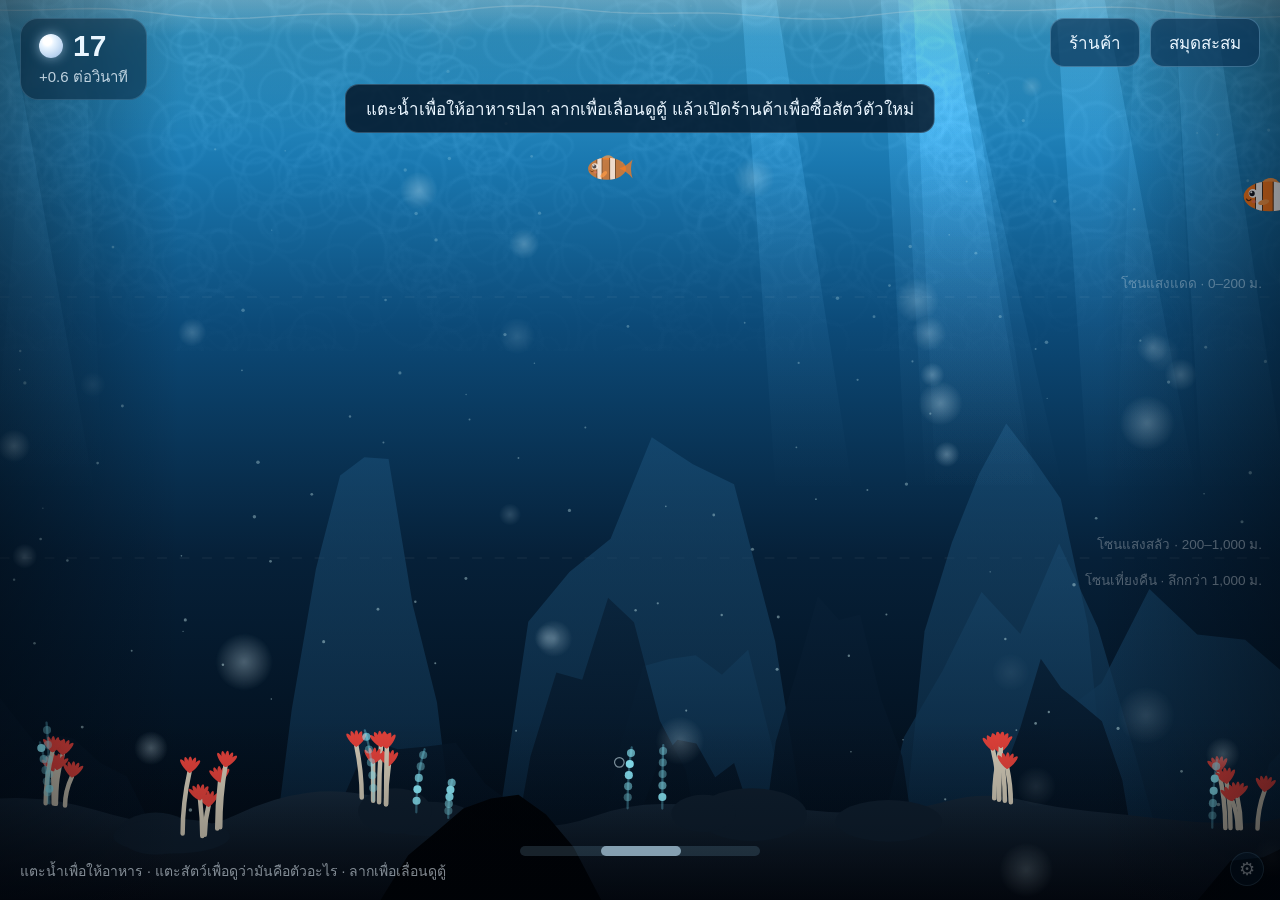
==== deep-sea/index.html @ 7abd2dee "Hide notices while the shop or book is open on every screen size Co-Authored-By: Claude Opus 5.5 <no" ====
<!doctype html>
<html lang="th">
<head>
<meta charset="utf-8">
<meta name="viewport" content="width=device-width,initial-scale=1">
<title>ตู้ปลาทะเลลึก</title>
<link rel="manifest" href="manifest.webmanifest">
<link rel="icon" href="icons/icon-192.png">
<meta name="theme-color" content="#062038">
<meta name="mobile-web-app-capable" content="yes">
<style>
  html,body{margin:0;height:100%;overflow:hidden;background:#021018;color:#eaf6ff;
    font-family:"Leelawadee UI","Segoe UI",Tahoma,sans-serif;user-select:none}
  canvas#c{display:block;width:100vw;height:100vh;touch-action:none}
  .hidden{display:none!important}
  .ui{transition:opacity .8s}
  body.idle .ui{opacity:0;pointer-events:none}
  body.idle{cursor:none}
  .glass{background:rgba(3,16,32,.84);backdrop-filter:blur(8px);border:1px solid rgba(160,220,255,.2);border-radius:20px}
  .hud{position:fixed;top:18px;left:20px;padding:10px 18px;border-radius:18px;
    background:rgba(4,20,38,.45);backdrop-filter:blur(6px);border:1px solid rgba(160,220,255,.18)}
  .pearl{display:flex;align-items:center;gap:10px;font-size:30px;font-weight:700}
  .gem{width:24px;height:24px;border-radius:50%;flex:none;
    background:radial-gradient(circle at 35% 30%,#fff 0 18%,#e8f4ff 30%,#b9d3ef 70%,#8aa9cc);box-shadow:0 0 12px rgba(200,230,255,.6)}
  .rate{font-size:15px;opacity:.8;margin-top:2px}
  .btns{position:fixed;top:18px;right:20px;display:flex;gap:10px;flex-wrap:wrap;justify-content:flex-end}
  button{font:inherit;font-size:17px;color:#eaf6ff;background:rgba(10,50,85,.7);border:1px solid rgba(160,220,255,.3);
    padding:10px 18px;border-radius:14px;cursor:pointer}
  button:hover:not(:disabled){background:rgba(30,90,140,.85)}
  button:disabled{opacity:.45;cursor:default}
  .tabs{display:flex;gap:6px;margin-bottom:10px}
  .tabs button{flex:1;padding:8px 6px;font-size:15px;background:rgba(10,50,85,.35)}
  .tabs button.on{background:rgba(40,110,170,.9)}
  .shop{position:fixed;top:78px;right:20px;width:min(390px,calc(100vw - 40px));max-height:calc(100vh - 110px);overflow-y:auto;padding:14px}
  .row{display:flex;align-items:center;gap:10px;padding:8px;border-radius:14px}
  .row+.row{margin-top:4px}
  .row:hover{background:rgba(120,190,255,.07)}
  .pv{width:72px;height:52px;border-radius:10px;background:radial-gradient(circle,#154a70,#06203a);flex:none}
  .info{flex:1;min-width:0}
  .info b{display:block;font-size:17px}
  .info small{opacity:.7;font-size:13px}
  .locked .info{opacity:.6}
  .buy{padding:8px 12px;font-size:15px;white-space:nowrap}
  .acts{display:flex;gap:8px;align-items:center}
  body.book-open .card,body.panel-open .toast{display:none}
  /* Phones: shop becomes a bottom sheet, rows get compact, and nothing stacks on top of the shop. */
  @media (max-width:560px){
    .hud{top:10px;left:10px;padding:6px 12px;border-radius:14px}
    .pearl{font-size:22px;gap:8px}
    .gem{width:18px;height:18px}
    .rate{font-size:12px}
    .btns{top:10px;right:10px;gap:6px}
    .btns button{font-size:14px;padding:8px 12px}
    .hint{display:none}
    .toast{top:66px;font-size:14px;padding:8px 14px}

    .shop{top:auto;bottom:0;left:0;right:0;width:auto;max-height:58vh;border-radius:20px 20px 0 0;padding:10px 10px 16px}
    .tabs button{font-size:13px;padding:7px 4px}
    .row{display:grid;grid-template-columns:52px minmax(0,1fr) auto;gap:8px;padding:6px 4px}
    .pv{width:52px;height:38px;border-radius:8px}
    .info b{font-size:15px;white-space:nowrap;overflow:hidden;text-overflow:ellipsis}
    .info small{font-size:12px;display:block;white-space:nowrap;overflow:hidden;text-overflow:ellipsis}
    .acts{flex-direction:column;align-items:stretch;gap:4px}
    .buy,.rel{padding:6px 10px;font-size:13px}
    .card{padding:12px 16px;bottom:14px}
    .card h3{font-size:19px}
    .card .zone{font-size:12px;margin-bottom:6px}
    .card p{font-size:15px;line-height:1.5}
    body.panel-open .card{top:70px;bottom:auto;max-height:calc(42vh - 80px);overflow-y:auto}
    body.panel-open .minimap,body.panel-open .parent{display:none}
    .book{padding:12px}
    .book h2{font-size:20px}
    .book header{flex-wrap:wrap;gap:4px 10px}
    .book header span{order:3;flex:0 0 100%;font-size:13px}
    .book header button{margin-left:auto;padding:6px 14px;font-size:14px}
    .detail canvas{width:160px;height:100px}
    .detail h3{font-size:21px}
    .detail p{font-size:15px}
    .grid{grid-template-columns:repeat(auto-fill,minmax(96px,1fr));gap:8px}
  }
  .book{position:fixed;left:50%;top:50%;transform:translate(-50%,-50%);width:min(880px,calc(100vw - 32px));
    max-height:calc(100vh - 40px);overflow-y:auto;padding:18px;box-sizing:border-box}
  .book header{display:flex;align-items:center;gap:12px;margin-bottom:12px}
  .book h2{margin:0;font-size:24px}
  .book header span{opacity:.7;flex:1}
  .grid{display:grid;grid-template-columns:repeat(auto-fill,minmax(122px,1fr));gap:10px}
  .tile{background:rgba(120,190,255,.06);border-radius:14px;padding:8px;text-align:center;cursor:pointer;border:1px solid transparent;font-size:15px}
  .tile canvas{width:100%;aspect-ratio:120/86;border-radius:10px;background:radial-gradient(circle,#154a70,#06203a);display:block;margin-bottom:6px}
  .tile.sel{border-color:rgba(160,220,255,.7)}
  .tile.unk{opacity:.6}
  .detail{display:flex;gap:18px;align-items:center;padding:14px;margin-bottom:14px;background:rgba(120,190,255,.08);border-radius:16px;flex-wrap:wrap}
  .detail canvas{width:240px;height:150px;border-radius:12px;background:radial-gradient(circle,#154a70,#06203a);flex:none}
  .detail div{flex:1;min-width:220px}
  .detail h3{margin:0;font-size:26px}
  .detail .zone{opacity:.65;font-size:14px;margin:2px 0 8px}
  .detail p{margin:0 0 10px;font-size:18px;line-height:1.55}
  .card{position:fixed;left:50%;bottom:28px;transform:translate(-50%,20px);width:min(540px,calc(100vw - 40px));
    padding:16px 22px;opacity:0;pointer-events:none;transition:opacity .4s,transform .4s;box-sizing:border-box}
  .card.show{opacity:1;transform:translate(-50%,0);pointer-events:auto}
  #cAct:not(:empty){margin-top:12px;display:flex;gap:8px}
  .rel{padding:8px 10px;font-size:14px;background:rgba(90,30,40,.55)}
  .card h3{margin:0;font-size:24px}
  .card .zone{font-size:14px;opacity:.65;margin:2px 0 8px}
  .card p{margin:0;font-size:18px;line-height:1.55}
  .toast{position:fixed;left:50%;top:84px;transform:translate(-50%,-10px);padding:10px 20px;border-radius:14px;
    background:rgba(3,16,32,.8);border:1px solid rgba(160,220,255,.25);font-size:17px;opacity:0;transition:opacity .5s,transform .5s;pointer-events:none;
    max-width:calc(100vw - 40px);text-align:center}
  .toast.show{opacity:1;transform:translate(-50%,0)}
  .hint{position:fixed;left:20px;bottom:18px;font-size:14px;opacity:.55}
  .minimap{position:fixed;left:50%;bottom:44px;transform:translateX(-50%);width:min(240px,50vw);height:10px;
    border-radius:6px;background:rgba(160,220,255,.15);overflow:hidden}
  #miniView{position:absolute;top:0;bottom:0;border-radius:6px;background:rgba(200,235,255,.6)}
  .viewtap{position:fixed;left:50%;top:50%;transform:translate(-50%,-50%);padding:18px 28px;border-radius:18px;font-size:22px;
    background:rgba(3,16,32,.85);border:1px solid rgba(160,220,255,.3);pointer-events:none}
  .parent{position:fixed;right:16px;bottom:14px}
  .gear{width:34px;height:34px;padding:0;font-size:18px;opacity:.3;border-radius:50%;background:rgba(10,50,85,.4);
    position:relative;overflow:hidden;touch-action:none}
  .gear.holding{opacity:.9}
  .gear.holding::after{content:'';position:absolute;inset:0;background:rgba(160,220,255,.55);transform-origin:bottom;
    animation:fillup 2s linear forwards}
  @keyframes fillup{from{transform:scaleY(0)}to{transform:scaleY(1)}}
  .pmenu{position:absolute;right:0;bottom:44px;padding:12px;display:flex;flex-direction:column;gap:8px;width:200px}
  .pmenu small{opacity:.65}
  body.view .parent,body.view .hud,body.view .btns,body.view .shop,body.view .book,body.view .hint,body.view .minimap{display:none!important}
</style>
</head>
<body>
<canvas id="c"></canvas>

<div class="ui hud">
  <div class="pearl"><span class="gem"></span><span id="pearls">0</span></div>
  <div class="rate" id="rate">+0 ต่อวินาที</div>
</div>
<div class="ui btns">
  <button id="shopBtn">ร้านค้า</button>
  <button id="bookBtn">สมุดสะสม</button>
</div>
<aside id="shop" class="ui glass shop hidden">
  <div class="tabs" id="shopTabs">
    <button data-tab="real" class="on">สัตว์ทะเล</button>
    <button data-tab="legend">ในตำนาน</button>
    <button data-tab="decor">แต่งตู้</button>
  </div>
  <div id="list"></div>
</aside>
<section id="book" class="ui glass book hidden">
  <header><h2>สมุดสะสมสัตว์</h2><span id="bookCount"></span><button id="bookClose">ปิด</button></header>
  <div class="tabs" id="bookTabs">
    <button data-tab="real" class="on">สัตว์จริง</button>
    <button data-tab="legend">สัตว์ในตำนาน</button>
  </div>
  <div id="bookDetail" class="detail hidden"></div>
  <div id="bookGrid" class="grid"></div>
</section>
<div class="ui hint">แตะน้ำเพื่อให้อาหาร · แตะสัตว์เพื่อดูว่ามันคือตัวอะไร · ลากเพื่อเลื่อนดูตู้</div>
<div class="ui parent">
  <div id="parentMenu" class="glass pmenu hidden">
    <small>เมนูผู้ปกครอง</small>
    <button id="fsBtn">เต็มจอ</button>
    <button id="dualBtn" class="hidden">เต็มสองจอ</button>
    <button id="exitBtn">ออกจากเต็มจอ</button>
  </div>
  <button id="gear" class="gear" aria-label="เมนูผู้ปกครอง (กดค้าง 2 วินาที)">⚙</button>
</div>
<div class="ui minimap" id="minimap"><div id="miniView"></div></div>
<div id="viewTap" class="viewtap hidden">แตะจอนี้หนึ่งครั้งเพื่อเต็มจอ</div>
<div id="card" class="glass card"><h3 id="cName"></h3><div class="zone" id="cZone"></div><p id="cFact"></p><div id="cAct"></div></div>
<div id="toast" class="toast"></div>

<script>
"use strict";
const TAU = Math.PI * 2;
const rand = (a, b) => a + Math.random() * (b - a);
const SEABED = 0.9;

/* ================= drawing helpers (unit space) ================= */
function ell(c, x, y, rx, ry, col, rot = 0) { c.fillStyle = col; c.beginPath(); c.ellipse(x, y, rx, ry, rot, 0, TAU); c.fill(); }
function eye(c, x, y, r) {
  ell(c, x, y, r, r, '#fff');
  ell(c, x + r * .2, y + r * .05, r * .62, r * .62, '#14161f');
  ell(c, x + r * .38, y - r * .25, r * .24, r * .24, '#fff');
}
function smile(c, x, y, r, col = '#5a2a10') {
  c.strokeStyle = col; c.lineWidth = .05; c.lineCap = 'round';
  c.beginPath(); c.arc(x, y, r, .15 * Math.PI, .8 * Math.PI); c.stroke();
}
function blush(c, x, y, r) { ell(c, x, y, r, r * .6, 'rgba(255,120,140,.45)'); }
function tail(c, col, t, x0, sz = 1) {
  const w = Math.sin(t * 10) * .12 * sz;
  c.fillStyle = col; c.beginPath(); c.moveTo(x0 + .15, 0);
  c.quadraticCurveTo(x0 - .25 * sz, -.15, x0 - .55 * sz, -.5 * sz + w);
  c.quadraticCurveTo(x0 - .38 * sz, w * .5, x0 - .55 * sz, .5 * sz + w);
  c.quadraticCurveTo(x0 - .25 * sz, .15, x0 + .15, 0); c.fill();
}
function limb(c, x, y, rx, ry, a, col) {
  c.save(); c.translate(x, y); c.rotate(a); ell(c, rx * .8, 0, rx, ry, col); c.restore();
}
function glow(c, x, y, r, inner, outer) {
  const g = c.createRadialGradient(x, y, 0, x, y, r);
  g.addColorStop(0, inner); g.addColorStop(.3, outer); g.addColorStop(1, 'rgba(0,0,0,0)');
  c.fillStyle = g; c.beginPath(); c.arc(x, y, r, 0, TAU); c.fill();
}

/* ================= real animals ================= */
function dClown(c, t) {
  tail(c, '#ff7a1a', t, -.8);
  c.fillStyle = '#ff9a45'; c.beginPath(); c.moveTo(-.45, -.45); c.quadraticCurveTo(-.1, -.95, .35, -.5); c.fill();
  c.save(); c.beginPath(); c.ellipse(0, 0, 1, .58, 0, 0, TAU); c.fillStyle = '#ff7a1a'; c.fill(); c.clip();
  c.fillStyle = '#fff'; c.fillRect(.28, -1, .24, 2); c.fillRect(-.42, -1, .26, 2);
  c.fillStyle = '#1b1b1b'; c.fillRect(.25, -1, .03, 2); c.fillRect(.52, -1, .03, 2); c.fillRect(-.45, -1, .03, 2); c.fillRect(-.16, -1, .03, 2);
  c.restore();
  limb(c, .05, .18, .22, .1, .6 + Math.sin(t * 9) * .4, '#ff9a45');
  eye(c, .64, -.12, .17); blush(c, .6, .2, .1); smile(c, .8, .06, .1);
}
function dAngel(c, t) {
  const Y = '#ffd23f', B = '#2f6fd0', s = Math.sin(t * 3) * .05;
  c.fillStyle = Y;
  c.beginPath(); c.moveTo(-.5, -.45); c.quadraticCurveTo(-.7, -1.35, -1.05, -1.1 + s); c.quadraticCurveTo(-.2, -.9, .35, -.55); c.fill();
  c.beginPath(); c.moveTo(-.5, .45); c.quadraticCurveTo(-.7, 1.35, -1.05, 1.1 - s); c.quadraticCurveTo(-.2, .9, .35, .55); c.fill();
  tail(c, Y, t, -.75, .9);
  c.save(); c.beginPath(); c.ellipse(0, 0, .9, .72, 0, 0, TAU); c.fillStyle = Y; c.fill(); c.clip();
  c.fillStyle = B; c.fillRect(.08, -1, .14, 2); c.fillRect(-.4, -1, .14, 2); c.restore();
  eye(c, .5, -.18, .16); smile(c, .7, .05, .09);
}
function dPuffer(c, t, o) {
  const p = o ? o.puff : 0, r = .7 + .32 * p;
  tail(c, '#d9b56a', t, -r + .05, .7);
  if (p > .05) {
    c.strokeStyle = '#8a6a2a'; c.lineWidth = .05;
    for (let i = 0; i < 18; i++) {
      const a = i / 18 * TAU;
      c.beginPath(); c.moveTo(Math.cos(a) * r * .95, Math.sin(a) * r * .95);
      c.lineTo(Math.cos(a) * (r + .22 * p), Math.sin(a) * (r + .22 * p)); c.stroke();
    }
  }
  ell(c, 0, 0, r, r, '#e8cf85');
  ell(c, .05, r * .35, r * .8, r * .5, '#fff6da');
  for (const [x, y] of [[-.3, -.35], [0, -.55], [-.55, -.05], [.25, -.3], [-.15, -.1]]) ell(c, x * r, y * r, r * .07, r * .07, '#9c7a3a');
  limb(c, -.05, .1, .22, .1, Math.sin(t * 12) * .5 + .4, '#d9b56a');
  eye(c, r * .45, -r * .3, .18 + .04 * p); blush(c, r * .5, r * .12, .09);
  ell(c, r * .92, r * .12, .06, .05 + .04 * p, '#7a4a2a');
}
function dTurtle(c, t) {
  const fl = Math.sin(t * 3) * .5;
  limb(c, .3, -.3, .5, .14, -.9 - fl, '#4d8f58'); limb(c, -.6, -.2, .3, .12, -2.6, '#4d8f58');
  ell(c, 1.05, -.02, .32, .25, '#7cc47f');
  limb(c, .3, .3, .55, .16, .8 + fl, '#6cb877'); limb(c, -.6, .25, .32, .12, 2.5 + fl * .3, '#6cb877');
  ell(c, 0, 0, .95, .6, '#6b4f2a'); ell(c, 0, -.03, .82, .5, '#8f6d3c');
  for (const [x, y] of [[-.4, -.1], [0, -.17], [.4, -.1], [-.2, .2], [.2, .2]]) ell(c, x, y, .16, .13, '#a98450');
  eye(c, 1.15, -.1, .09); smile(c, 1.2, 0, .07, '#2d5a33');
}
function dSword(c, t) {
  const w = Math.sin(t * 10) * .08;
  c.fillStyle = '#c8d3e0'; c.beginPath(); c.moveTo(.85, -.06); c.lineTo(1.95, 0); c.lineTo(.85, .06); c.fill();
  c.fillStyle = '#2a4d7a';
  c.beginPath(); c.moveTo(-1, 0); c.quadraticCurveTo(-1.2, -.3, -1.5, -.65 + w); c.quadraticCurveTo(-1.25, 0, -1.5, .65 + w); c.quadraticCurveTo(-1.2, .3, -1, 0); c.fill();
  c.beginPath(); c.moveTo(-.1, -.25); c.quadraticCurveTo(0, -.8, -.35, -.8); c.quadraticCurveTo(-.3, -.5, -.5, -.25); c.fill();
  const g = c.createLinearGradient(0, -.3, 0, .3); g.addColorStop(0, '#2d5d95'); g.addColorStop(1, '#dfe8f2');
  c.fillStyle = g; c.beginPath(); c.moveTo(.95, 0); c.bezierCurveTo(.7, -.35, -.6, -.35, -1.05, 0); c.bezierCurveTo(-.6, .32, .7, .32, .95, 0); c.fill();
  limb(c, .3, .12, .35, .07, .6 + Math.sin(t * 6) * .2, '#3a6aa0');
  eye(c, .62, -.07, .1);
}
function dJelly(c, t) {
  const p = Math.sin(t * 3);
  c.lineCap = 'round';
  c.strokeStyle = 'rgba(255,180,230,.55)'; c.lineWidth = .05;
  for (let i = 0; i < 5; i++) {
    const x0 = -.5 + i * .25; c.beginPath(); c.moveTo(x0, .2);
    for (let k = 1; k <= 8; k++) c.lineTo(x0 + Math.sin(t * 2 + k * .7 + i) * .12, .2 + k * .2);
    c.stroke();
  }
  c.strokeStyle = 'rgba(255,150,215,.7)'; c.lineWidth = .12;
  for (const x0 of [-.12, .12]) {
    c.beginPath(); c.moveTo(x0, .2);
    for (let k = 1; k <= 5; k++) c.lineTo(x0 + Math.sin(t * 2.4 + k + x0 * 9) * .1, .2 + k * .2);
    c.stroke();
  }
  c.save(); c.scale(1 + p * .08, 1 - p * .08);
  const g = c.createRadialGradient(0, -.3, .1, 0, -.2, .9);
  g.addColorStop(0, 'rgba(255,215,245,.92)'); g.addColorStop(1, 'rgba(240,120,210,.6)');
  c.fillStyle = g; c.beginPath(); c.moveTo(-.8, .25); c.bezierCurveTo(-.85, -.85, .85, -.85, .8, .25);
  for (let i = 7; i >= 0; i--) { const x = -.8 + i * .2; c.quadraticCurveTo(x + .1, .38, x, .25); }
  c.fill();
  ell(c, -.22, -.15, .07, .07, '#3a1030'); ell(c, .22, -.15, .07, .07, '#3a1030');
  blush(c, -.4, -.02, .09); blush(c, .4, -.02, .09); smile(c, 0, -.06, .1, '#8a2a6a');
  c.restore();
}
function dWhaleShark(c, t) {
  const w = Math.sin(t * 4) * .1;
  c.fillStyle = '#34506e';
  c.beginPath(); c.moveTo(-1, 0); c.quadraticCurveTo(-1.2, -.3, -1.55, -.85 + w); c.quadraticCurveTo(-1.3, -.1, -1.4, .5 + w); c.quadraticCurveTo(-1.2, .2, -1, 0); c.fill();
  c.beginPath(); c.moveTo(-.2, -.4); c.lineTo(-.45, -.82); c.lineTo(-.65, -.36); c.fill();
  c.save();
  const g = c.createLinearGradient(0, -.5, 0, .45); g.addColorStop(0, '#3f6286'); g.addColorStop(.6, '#5d7f9f'); g.addColorStop(1, '#c9d7e3');
  c.beginPath(); c.moveTo(1.05, .05); c.bezierCurveTo(1, -.6, -.6, -.6, -1.05, 0); c.bezierCurveTo(-.6, .5, 1, .5, 1.05, .05);
  c.fillStyle = g; c.fill(); c.clip();
  c.fillStyle = 'rgba(240,248,255,.85)';
  for (let i = 0; i < 10; i++) for (let j = 0; j < 4; j++) {
    const x = -.85 + i * .19 + (j % 2) * .09, y = -.38 + j * .12 + Math.sin(i * 3.1 + j) * .02;
    ell(c, x, y, .035, .035, 'rgba(240,248,255,.85)');
  }
  c.restore();
  c.strokeStyle = '#1c2e44'; c.lineWidth = .04; c.beginPath(); c.moveTo(1.02, .12); c.quadraticCurveTo(.85, .2, .7, .16); c.stroke();
  limb(c, .2, .28, .45, .1, .7 + Math.sin(t * 2) * .2, '#34506e');
  eye(c, .74, -.1, .07); blush(c, .8, .02, .06);
}
function dSquid(c, t) {
  c.lineCap = 'round';
  for (let i = 0; i < 8; i++) {
    const off = (i - 3.5) * .07;
    c.strokeStyle = i % 2 ? '#b8403a' : '#cf5048'; c.lineWidth = .09 - .004 * i;
    c.beginPath(); c.moveTo(-.4, off);
    for (let k = 1; k <= 6; k++) c.lineTo(-.4 - k * .28, off * (1 + k * .5) + Math.sin(t * 3 + k * .8 + i) * .08 * k / 3);
    c.stroke();
  }
  c.strokeStyle = '#c24740'; c.lineWidth = .045;
  for (const s of [-1, 1]) {
    c.beginPath(); c.moveTo(-.4, s * .05); let ex = 0, ey = 0;
    for (let k = 1; k <= 10; k++) { ex = -.4 - k * .27; ey = s * .12 + Math.sin(t * 2.5 + k * .6 + s) * .1 * k / 4; c.lineTo(ex, ey); }
    c.stroke(); ell(c, ex, ey, .14, .07, '#c24740');
  }
  const f = Math.sin(t * 4) * .05;
  c.fillStyle = '#c94840'; c.beginPath(); c.moveTo(1.1, 0); c.lineTo(1.65, -.38 + f); c.lineTo(1.95, 0); c.lineTo(1.65, .38 - f); c.fill();
  c.fillStyle = '#e0604f'; c.beginPath(); c.moveTo(-.15, -.3); c.quadraticCurveTo(1, -.42, 1.8, 0); c.quadraticCurveTo(1, .42, -.15, .3); c.fill();
  for (const [x, y] of [[.3, -.12], [.7, .08], [1.1, -.05], [.5, .18]]) ell(c, x, y, .05, .04, '#f08a78');
  ell(c, -.3, 0, .32, .27, '#d9564a');
  ell(c, -.28, -.05, .17, .17, '#fff'); ell(c, -.32, -.05, .12, .12, '#1a2a4a'); ell(c, -.27, -.1, .04, .04, '#fff');
}
function dAngler(c, t) {
  const lx = 1.05, ly = -.95 + Math.sin(t * 2) * .05, pulse = .75 + .25 * Math.sin(t * 2.3);
  c.strokeStyle = '#6b5a80'; c.lineWidth = .05;
  c.beginPath(); c.moveTo(.35, -.62); c.quadraticCurveTo(.75, -1.35, lx, ly); c.stroke();
  c.globalAlpha *= pulse; glow(c, lx, ly, .7, 'rgba(220,255,255,1)', 'rgba(90,220,255,.45)'); c.globalAlpha /= pulse;
  ell(c, lx, ly, .08, .08, '#eaffff');
  tail(c, '#4a3c5e', t * .6, -.8);
  c.beginPath(); c.ellipse(0, 0, .95, .78, 0, 0, TAU); c.fillStyle = '#5a4870'; c.fill();
  c.strokeStyle = 'rgba(140,210,255,.35)'; c.lineWidth = .05; c.stroke();
  c.fillStyle = '#1a1024'; c.beginPath(); c.moveTo(.97, -.2); c.lineTo(.35, .15); c.lineTo(.95, .5); c.fill();
  c.fillStyle = '#f4f0ff';
  for (let k = 0; k < 4; k++) {
    const f = .12 + k * .22;
    let x = .97 - .62 * f, y = -.2 + .35 * f;
    c.beginPath(); c.moveTo(x - .05, y); c.lineTo(x + .05, y); c.lineTo(x, y + .14); c.fill();
    x = .95 - .6 * f; y = .5 - .35 * f;
    c.beginPath(); c.moveTo(x - .05, y); c.lineTo(x + .05, y); c.lineTo(x, y - .14); c.fill();
  }
  limb(c, -.2, .15, .25, .12, .7 + Math.sin(t * 5) * .3, '#6d5a88');
  ell(c, .45, -.38, .11, .11, '#cfe0ff'); ell(c, .48, -.38, .06, .06, '#101018');
}
function dVampire(c, t) {
  const f = Math.sin(t * 2.5);
  c.fillStyle = '#2b0a10';
  for (let i = 0; i < 8; i++) { const x = -.75 + i * .214; ell(c, x, .78 + Math.sin(t * 2 + i) * .04, .06, .12, '#2b0a10'); }
  ell(c, 0, .38, .85 + f * .06, .45, '#5a1420');
  c.strokeStyle = 'rgba(255,200,210,.35)'; c.lineWidth = .03;
  for (let i = 0; i < 8; i++) { const x = -.75 + i * .214; c.beginPath(); c.moveTo(x * .5, .1); c.lineTo(x, .75); c.stroke(); }
  for (const s of [-1, 1]) { c.save(); c.translate(s * .4, -.72); c.rotate(s * (.5 + f * .35)); ell(c, s * .2, 0, .26, .13, '#7a2030'); c.restore(); }
  const g = c.createRadialGradient(-.1, -.5, .05, 0, -.3, .7); g.addColorStop(0, '#9a3040'); g.addColorStop(1, '#4a0f1a');
  c.fillStyle = g; c.beginPath(); c.ellipse(0, -.3, .55, .62, 0, 0, TAU); c.fill();
  for (const s of [-1, 1]) {
    glow(c, s * .24, -.18, .3, 'rgba(200,240,255,1)', 'rgba(80,160,255,.4)');
    ell(c, s * .24, -.18, .11, .11, '#dff4ff'); ell(c, s * .24 + .02, -.17, .06, .06, '#0a0f25');
    const a = .6 + .4 * Math.sin(t * 3 + s);
    c.globalAlpha *= a; ell(c, s * .5, -.62, .04, .04, '#9ff'); c.globalAlpha /= a;
  }
}
function dGulper(c, t) {
  const pts = [[0, 0]];
  for (let k = 1; k <= 12; k++) pts.push([-k * .26, Math.sin(t * 4 - k * .6) * .12 * (k / 6)]);
  c.lineCap = 'round'; c.lineJoin = 'round';
  for (const [col, w] of [['rgba(140,200,255,.3)', .2], ['#3a3656', .14]]) {
    c.strokeStyle = col; c.lineWidth = w; c.beginPath(); c.moveTo(0, 0);
    for (const [x, y] of pts) c.lineTo(x, y); c.stroke();
  }
  const [ex, ey] = pts[pts.length - 1];
  glow(c, ex, ey, .35, 'rgba(255,200,230,1)', 'rgba(255,90,170,.5)');
  const op = Math.sin(t * 1.5) * .1;
  c.beginPath(); c.moveTo(-.05, -.14); c.lineTo(1.15, -.55 - op); c.quadraticCurveTo(.95, 0, 1.15, .6 + op); c.lineTo(-.05, .14); c.closePath();
  c.fillStyle = '#3f3a60'; c.fill(); c.strokeStyle = 'rgba(140,200,255,.35)'; c.lineWidth = .04; c.stroke();
  c.fillStyle = '#16132a'; c.beginPath(); c.moveTo(.25, -.08); c.lineTo(1.05, -.45 - op); c.quadraticCurveTo(.88, 0, 1.05, .5 + op); c.lineTo(.25, .08); c.fill();
  ell(c, .12, -.17, .06, .06, '#dfe8ff');
}
function dDumbo(c, t) {
  const f = Math.sin(t * 4) * .45;
  for (let i = 0; i < 5; i++) ell(c, -.48 + i * .24, .68 + Math.sin(t * 3 + i) * .05, .15, .12, '#f08a7a');
  ell(c, 0, .35, .62, .4, '#f39683');
  for (const s of [-1, 1]) { c.save(); c.translate(s * .5, -.45); c.rotate(s * (.35 + f)); ell(c, s * .22, 0, .32, .17, '#ff9e8a'); c.restore(); }
  const g = c.createRadialGradient(-.15, -.35, .05, 0, -.15, .7);
  g.addColorStop(0, '#ffd2c2'); g.addColorStop(1, '#ff9f88');
  c.fillStyle = g; c.beginPath(); c.arc(0, -.15, .62, 0, TAU); c.fill();
  eye(c, -.22, -.1, .12); eye(c, .22, -.1, .12);
  blush(c, -.38, .1, .09); blush(c, .38, .1, .09); smile(c, 0, .05, .09, '#9a3a3a');
}
function dBloop(c, t) {
  const w = Math.sin(t * 1.2) * .12;
  c.fillStyle = '#10244a'; c.beginPath(); c.moveTo(-1.5, 0);
  c.quadraticCurveTo(-2, -.1, -2.3, -.65 + w); c.quadraticCurveTo(-2.05, 0, -2.3, .65 + w); c.quadraticCurveTo(-2, .1, -1.5, 0); c.fill();
  const g = c.createLinearGradient(0, -.8, 0, .8);
  g.addColorStop(0, '#24467e'); g.addColorStop(1, '#07142b');
  c.fillStyle = g; c.beginPath(); c.moveTo(1.7, 0);
  c.bezierCurveTo(1.6, -.85, -.4, -.9, -1.6, -.12); c.lineTo(-1.6, .12); c.bezierCurveTo(-.4, .9, 1.6, .8, 1.7, 0); c.fill();
  limb(c, .2, .45, .5, .14, .5 + Math.sin(t * 1.5) * .25, '#16305c');
  c.strokeStyle = 'rgba(120,230,255,.35)'; c.lineWidth = .025; c.lineCap = 'round';
  for (const s of [0, 1, 2]) {
    c.beginPath(); c.moveTo(1.5, .2);
    for (let k = 1; k <= 6; k++) c.lineTo(1.5 + k * .12, .2 + k * .1 + Math.sin(t * 2 + k + s) * .05 + s * .05);
    c.stroke();
  }
  for (let i = 0; i < 9; i++) ell(c, 1.2 - i * .3, .05 + Math.sin(i * 1.7) * .08, .045, .045, `rgba(143,240,255,${.5 + .5 * Math.sin(t * 2 + i)})`);
  glow(c, 1.2, -.22, .3, 'rgba(230,255,255,1)', 'rgba(80,200,255,.5)');
  ell(c, 1.2, -.22, .06, .06, '#fff');
  c.strokeStyle = '#050b18'; c.lineWidth = .04; c.beginPath(); c.moveTo(1.66, .1); c.quadraticCurveTo(1.3, .3, 1.0, .25); c.stroke();
}

/* ================= legends ================= */
function dMermaid(c, t) {
  const w = Math.sin(t * 4) * .15;
  c.fillStyle = '#1a1216'; c.beginPath(); c.moveTo(.95, -.3); c.quadraticCurveTo(.5, -.5 + w * .5, .05, -.2 + w); c.quadraticCurveTo(.5, -.1, .8, .05); c.fill();
  c.fillStyle = '#f5c542'; c.beginPath(); c.moveTo(-1.05, 0); c.quadraticCurveTo(-1.35, -.2, -1.6, -.5 + w); c.quadraticCurveTo(-1.4, w * .3, -1.6, .5 + w); c.quadraticCurveTo(-1.35, .2, -1.05, 0); c.fill();
  const g = c.createLinearGradient(0, -.25, 0, .25); g.addColorStop(0, '#ffe07a'); g.addColorStop(1, '#d1921a');
  c.fillStyle = g; c.beginPath(); c.moveTo(.4, -.2); c.quadraticCurveTo(-.4, -.25 + w * .3, -1.08, -.05 + w * .6); c.lineTo(-1.08, .07 + w * .6); c.quadraticCurveTo(-.4, .25 + w * .3, .4, .22); c.fill();
  c.strokeStyle = 'rgba(160,100,10,.6)'; c.lineWidth = .025;
  for (let i = 0; i < 6; i++) { const x = .25 - i * .2, y = w * .3 * (i / 5); c.beginPath(); c.arc(x, y - .06, .07, .2, Math.PI - .2); c.stroke(); c.beginPath(); c.arc(x - .1, y + .07, .07, .2, Math.PI - .2); c.stroke(); }
  ell(c, .58, 0, .24, .19, '#f0c060');
  ell(c, .58, -.02, .2, .06, '#e8a317');
  limb(c, .62, .08, .25, .05, .3 + Math.sin(t * 3) * .3, '#f0c060');
  ell(c, .92, -.12, .2, .2, '#f5cc6e');
  c.fillStyle = '#1a1216'; c.beginPath(); c.arc(.9, -.13, .21, .55 * Math.PI, 1.45 * Math.PI); c.fill();
  c.fillStyle = '#e8a317'; c.beginPath(); c.moveTo(.76, -.26); c.lineTo(1.06, -.26); c.lineTo(.93, -.66); c.fill();
  c.fillRect(.75, -.3, .32, .06); ell(c, .91, -.36, .035, .035, '#e0304a');
  eye(c, 1.0, -.14, .055); blush(c, .99, -.04, .05); smile(c, 1.03, -.08, .05, '#8a3a2a');
}
function dKraken(c, t) {
  c.lineCap = 'round';
  for (let i = 0; i < 8; i++) {
    const a0 = Math.PI * (.05 + i / 7 * .9);
    let x = Math.cos(a0) * .45, y = .2 + Math.sin(a0) * .2, ang = a0;
    const pts = [[x, y]];
    for (let k = 0; k < 10; k++) { ang += Math.sin(t * 1.5 + i + k * .4) * .22 + (i < 4 ? -.06 : .06); x += Math.cos(ang) * .12; y += Math.sin(ang) * .12; pts.push([x, y]); }
    for (let k = 0; k < 10; k++) {
      c.strokeStyle = i % 2 ? '#8e2f5e' : '#a13a6c'; c.lineWidth = .22 * (1 - k / 10) + .03;
      c.beginPath(); c.moveTo(pts[k][0], pts[k][1]); c.lineTo(pts[k + 1][0], pts[k + 1][1]); c.stroke();
      if (k % 2 && k < 8) ell(c, pts[k][0], pts[k][1] + .03, .025, .025, '#f4b6cf');
    }
  }
  const g = c.createRadialGradient(-.2, -.6, .1, 0, -.3, .8); g.addColorStop(0, '#c85a8e'); g.addColorStop(1, '#6e1f47');
  c.fillStyle = g; c.beginPath(); c.ellipse(0, -.3, .7, .75, 0, 0, TAU); c.fill();
  for (const [x, y] of [[-.3, -.7], [.25, -.8], [.4, -.45], [-.45, -.35]]) ell(c, x, y, .07, .05, 'rgba(60,10,40,.4)');
  eye(c, -.28, -.1, .17); eye(c, .28, -.1, .17); smile(c, 0, .08, .1, '#3a0a24');
}
function serpentBody(c, t, o) {
  const pts = [];
  for (let k = 0; k < o.n; k++) pts.push([.55 - k * o.seg, Math.sin(t * 2.2 - k * .45) * o.amp * Math.min(1, k / 4)]);
  if (o.spine) {
    c.fillStyle = o.spine;
    for (let k = 1; k < o.n - 2; k += 2) {
      const [x, y] = pts[k], r = o.r * (1 - k / o.n * .75);
      c.beginPath(); c.moveTo(x - r * .6, y - r * .7); c.lineTo(x, y - r * 1.7); c.lineTo(x + r * .6, y - r * .7); c.fill();
    }
  }
  for (let k = o.n - 1; k >= 0; k--) {
    const [x, y] = pts[k], r = o.r * (1 - k / o.n * .75);
    ell(c, x, y, r * 1.1, r, k % 2 ? o.c1 : o.c2);
    if (o.belly) ell(c, x, y + r * .5, r * .8, r * .38, o.belly);
  }
  if (o.sparkle) for (let k = 2; k < o.n; k += 3) ell(c, pts[k][0], pts[k][1] - .05, .03, .03, `rgba(255,250,210,${.3 + .7 * Math.max(0, Math.sin(t * 3 + k))})`);
  return pts[0][1];
}
function dSerpent(c, t) {
  const y0 = serpentBody(c, t, { n: 22, seg: .2, r: .3, amp: .25, c1: '#2e7d6b', c2: '#338a76', belly: '#9fd9b8', spine: '#6fd3b8' });
  c.fillStyle = '#6fd3b8'; c.beginPath(); c.moveTo(.55, y0 - .15); c.lineTo(.3, y0 - .62); c.lineTo(.78, y0 - .2); c.fill();
  ell(c, .82, y0, .36, .26, '#338a76'); ell(c, 1.06, y0 + .05, .2, .15, '#3a9a84');
  eye(c, .9, y0 - .1, .09); smile(c, 1.08, y0 + .02, .07, '#12392f');
}
function dNaga(c, t) {
  const y0 = serpentBody(c, t, { n: 22, seg: .2, r: .3, amp: .25, c1: '#d99a1a', c2: '#f0bd36', belly: '#fbe7a1', spine: '#d63a3a', sparkle: 1 });
  for (let i = 0; i < 3; i++) {
    const x = .52 + i * .13;
    c.fillStyle = i === 1 ? '#f0bd36' : '#e6453a';
    c.beginPath(); c.moveTo(x, y0 - .18); c.quadraticCurveTo(x - .2, y0 - .75 - (i === 1 ? .2 : 0), x + .12, y0 - .82 - (i === 1 ? .15 : 0));
    c.quadraticCurveTo(x + .05, y0 - .45, x + .15, y0 - .2); c.fill();
  }
  ell(c, .82, y0, .36, .26, '#e8ae2a'); ell(c, 1.06, y0 + .05, .2, .15, '#f0bd36');
  ell(c, .92, y0 - .1, .1, .1, '#fff'); ell(c, .94, y0 - .1, .065, .065, '#1fa35c'); ell(c, .96, y0 - .13, .025, .025, '#fff');
  smile(c, 1.08, y0 + .02, .07, '#7a4a08');
}
function dLeviathan(c, t) {
  const y0 = serpentBody(c, t, { n: 26, seg: .2, r: .38, amp: .3, c1: '#153047', c2: '#1a3a55', belly: '#24506e', spine: '#3fb8e8' });
  c.strokeStyle = '#9fb8c8'; c.lineWidth = .06; c.lineCap = 'round';
  c.beginPath(); c.moveTo(.7, y0 - .25); c.quadraticCurveTo(.4, y0 - .6, .15, y0 - .55); c.stroke();
  c.beginPath(); c.moveTo(.85, y0 - .27); c.quadraticCurveTo(.65, y0 - .75, .4, y0 - .78); c.stroke();
  ell(c, .85, y0, .45, .32, '#1a3a55');
  c.fillStyle = '#0a1826'; c.beginPath(); c.moveTo(1.3, y0 + .05); c.quadraticCurveTo(1, y0 + .25, .7, y0 + .14); c.quadraticCurveTo(1, y0 + .12, 1.3, y0 + .05); c.fill();
  c.fillStyle = '#e8f4ff';
  for (let k = 0; k < 4; k++) { const x = 1.2 - k * .12; c.beginPath(); c.moveTo(x, y0 + .08); c.lineTo(x - .04, y0 + .17); c.lineTo(x - .08, y0 + .1); c.fill(); }
  glow(c, 1, y0 - .1, .3, 'rgba(230,255,255,1)', 'rgba(60,200,255,.5)');
  ell(c, 1, y0 - .1, .05, .05, '#fff');
}
function dMegalodon(c, t) {
  const w = Math.sin(t * 6) * .1;
  c.fillStyle = '#55677a';
  c.beginPath(); c.moveTo(-1.1, 0); c.lineTo(-1.6, -.75 + w); c.quadraticCurveTo(-1.4, 0, -1.5, .55 + w); c.closePath(); c.fill();
  c.beginPath(); c.moveTo(-.1, -.38); c.lineTo(-.35, -.9); c.quadraticCurveTo(-.4, -.5, -.65, -.33); c.fill();
  const g = c.createLinearGradient(0, -.5, 0, .5); g.addColorStop(0, '#6b7f93'); g.addColorStop(.55, '#8d9fb0'); g.addColorStop(1, '#e6ecf1');
  c.fillStyle = g; c.beginPath(); c.moveTo(1.6, .05); c.bezierCurveTo(1.2, -.55, -.6, -.5, -1.15, 0); c.bezierCurveTo(-.6, .45, 1.1, .6, 1.6, .05); c.fill();
  c.fillStyle = '#2a1418'; c.beginPath(); c.moveTo(1.5, .12); c.quadraticCurveTo(1.15, .45, .9, .26); c.quadraticCurveTo(1.2, .28, 1.5, .12); c.fill();
  c.fillStyle = '#fff';
  for (let k = 0; k < 5; k++) { const x = 1.42 - k * .1, y = .15 + k * .025; c.beginPath(); c.moveTo(x, y); c.lineTo(x - .05, y); c.lineTo(x - .025, y + .08); c.fill(); }
  c.strokeStyle = '#4a5a6a'; c.lineWidth = .03;
  for (const x of [.6, .5, .4]) { c.beginPath(); c.moveTo(x, -.12); c.quadraticCurveTo(x - .05, .02, x, .16); c.stroke(); }
  limb(c, .3, .25, .5, .12, .6 + Math.sin(t * 3) * .1, '#55677a');
  ell(c, 1.15, -.1, .06, .06, '#111'); ell(c, 1.17, -.12, .02, .02, '#fff');
}
function dAnon(c, t) {
  const w = Math.sin(t * .8) * .08;
  c.fillStyle = '#c8871a';
  c.beginPath(); c.moveTo(-1.2, 0); c.quadraticCurveTo(-1.5, -.3, -1.8, -.8 + w); c.quadraticCurveTo(-1.55, 0, -1.8, .8 + w); c.quadraticCurveTo(-1.5, .3, -1.2, 0); c.fill();
  limb(c, -.2, .55, .35, .12, 1.2 + Math.sin(t) * .15, '#c8871a');
  c.fillStyle = '#3f8f4a'; c.beginPath(); c.moveTo(-.75, -.6); c.quadraticCurveTo(-.35, -1.4, .1, -1.0); c.quadraticCurveTo(.4, -1.3, .75, -.6); c.fill();
  c.fillStyle = '#5a3a1a'; c.fillRect(-.2, -1.25, .05, .2); ell(c, -.175, -1.3, .14, .11, '#4fae5a');
  c.fillStyle = '#f0d27a'; c.beginPath(); c.moveTo(.35, -1.02); c.lineTo(.4, -1.3); c.lineTo(.45, -1.02); c.fill();
  c.save();
  const g = c.createLinearGradient(0, -.72, 0, .72); g.addColorStop(0, '#f2c14e'); g.addColorStop(1, '#a86a12');
  c.beginPath(); c.ellipse(0, 0, 1.35, .72, 0, 0, TAU); c.fillStyle = g; c.fill(); c.clip();
  c.strokeStyle = 'rgba(120,70,10,.45)'; c.lineWidth = .03;
  for (let i = 0; i < 12; i++) for (let j = 0; j < 6; j++) { c.beginPath(); c.arc(-1.2 + i * .2 + (j % 2) * .1, -.6 + j * .22, .12, .2, Math.PI - .2); c.stroke(); }
  c.restore();
  c.strokeStyle = '#e7b54a'; c.lineWidth = .04; c.lineCap = 'round';
  for (const s of [0, 1]) { c.beginPath(); c.moveTo(1.28, .12); for (let k = 1; k <= 6; k++) c.lineTo(1.28 + k * .1, .12 + k * .06 + Math.sin(t * 1.5 + k + s * 2) * .05 + s * .08); c.stroke(); }
  eye(c, .95, -.2, .13); smile(c, 1.2, 0, .08, '#6a3a08'); blush(c, 1.0, .05, .08);
}

/* ================= species ================= */
const SP = [
  { id: 'clown', name: 'ปลาการ์ตูน', zone: [.08, .3], cost: 10, inc: .3, size: 2.6, speed: 9, eats: 1, max: 12, draw: dClown, box: [-1.4, -.9, 1, .6],
    fact: 'อาศัยอยู่ในดอกไม้ทะเล มีเมือกพิเศษเคลือบตัว เข็มพิษของดอกไม้ทะเลเลยทำอะไรมันไม่ได้' },
  { id: 'angel', name: 'ปลาเทวดา', zone: [.08, .3], cost: 60, inc: 1.2, size: 2.8, speed: 7, eats: 1, max: 10, draw: dAngel, box: [-1.3, -1.35, .9, 1.35],
    fact: 'ตัวแบนบางเหมือนแผ่นกระดาษ ช่วยให้ว่ายลอดซอกปะการังแคบๆ ได้' },
  { id: 'puffer', name: 'ปลาปักเป้า', zone: [.1, .32], cost: 250, inc: 4, size: 2.4, speed: 4, eats: 1, max: 10, draw: dPuffer, box: [-1.3, -1, 1, 1],
    fact: 'เวลาตกใจจะกลืนน้ำเข้าไปจนตัวพองกลมเป็นลูกบอล ลองแตะมันดูสิ!' },
  { id: 'turtle', name: 'เต่าทะเล', zone: [.06, .3], cost: 900, inc: 12, size: 4.6, speed: 5, eats: 1, max: 8, draw: dTurtle, box: [-1, -.9, 1.4, .9],
    fact: 'ต้องขึ้นมาหายใจที่ผิวน้ำ แต่ตอนนอนพัก กลั้นหายใจได้นานหลายชั่วโมง' },
  { id: 'sword', name: 'ปลาดาบ', zone: [.1, .42], cost: 2000, inc: 22, size: 4.4, speed: 10, eats: 1, max: 6, draw: dSword, box: [-1.5, -.85, 1.95, .5],
    fact: 'ว่ายน้ำเร็วมาก และมีอวัยวะพิเศษคอยทำให้ตากับสมองอุ่น จึงมองเห็นชัดแม้อยู่ในน้ำเย็น' },
  { id: 'jelly', name: 'แมงกะพรุน', zone: [.2, .55], cost: 3000, inc: 35, size: 3, speed: 2.5, eats: 0, max: 10, draw: dJelly, noflip: 1, box: [-.85, -.75, .85, 1.85],
    fact: 'ไม่มีสมอง ไม่มีหัวใจ และไม่มีกระดูกเลยสักชิ้น' },
  { id: 'whaleshark', name: 'ฉลามวาฬ', zone: [.08, .28], cost: 6000, inc: 60, size: 9, speed: 2.5, eats: 1, max: 2, draw: dWhaleShark, box: [-1.6, -.9, 1.1, .6],
    fact: 'เป็นปลาที่ตัวใหญ่ที่สุดในโลก แต่ใจดีมาก กินแต่แพลงก์ตอนตัวจิ๋วๆ' },
  { id: 'squid', name: 'หมึกยักษ์', zone: [.42, .72], cost: 10000, inc: 100, size: 4.8, speed: 5, eats: 0, max: 6, draw: dSquid, box: [-3.3, -.45, 1.95, .45],
    fact: 'มีดวงตาใหญ่ที่สุดในบรรดาสัตว์ทั้งหมด ใหญ่ราวจานข้าวเลย' },
  { id: 'angler', name: 'ปลาตกเบ็ด', zone: [.64, .86], cost: 30000, inc: 260, size: 3.6, speed: 3, eats: 0, max: 8, draw: dAngler, box: [-1.4, -1.35, 1.6, .8],
    fact: 'มีไฟดวงเล็กห้อยอยู่บนหัว ใช้ล่อเหยื่อในทะเลลึกที่มืดสนิท' },
  { id: 'vampire', name: 'หมึกแวมไพร์', zone: [.64, .86], cost: 60000, inc: 420, size: 3, speed: 2, eats: 0, max: 6, draw: dVampire, noflip: 1, box: [-1, -1.05, 1, .95],
    fact: 'ชื่อน่ากลัวแต่ไม่ได้ดูดเลือดนะ มันกินเศษอาหารเล็กๆ ที่ลอยลงมาจากข้างบนเหมือนหิมะ' },
  { id: 'gulper', name: 'ปลาไหลกัลเปอร์', zone: [.62, .86], cost: 90000, inc: 650, size: 3.2, speed: 4, eats: 0, max: 8, draw: dGulper, box: [-3.3, -.75, 1.2, .75],
    fact: 'ปากใหญ่อ้าได้กว้างเหมือนถุง และปลายหางเรืองแสงได้' },
  { id: 'dumbo', name: 'หมึกดัมโบ้', zone: [.68, .86], cost: 250000, inc: 1600, size: 3.2, speed: 3, eats: 0, max: 8, draw: dDumbo, noflip: 1, box: [-.95, -.85, .95, .85],
    fact: 'มีครีบสองข้างเหมือนหูช้างดัมโบ้ อาศัยอยู่ลึกลงไปหลายพันเมตร' },
  { id: 'bloop', name: 'เดอะบลูป', zone: [.74, .8], cost: 1000000, inc: 6000, size: 26, max: 1, draw: dBloop, box: [-2.3, -.9, 1.8, .9],
    pass: { y: .77, secs: 45, msg: 'เดอะบลูปกำลังว่ายผ่านมา!' }, origin: 'เสียงลึกลับจากทะเลลึก',
    fact: 'ปี 1997 นักวิทยาศาสตร์ได้ยินเสียงลึกลับใต้ทะเล ดังจนไมโครโฟนที่อยู่ห่างกันหลายพันกิโลเมตรได้ยิน ต่อมาพบว่าน่าจะเป็นเสียงภูเขาน้ำแข็งแตก แต่ในตู้นี้ บลูปคือยักษ์ใจดีแห่งทะเลลึก' },

  { id: 'mermaid', legend: 1, name: 'นางสุวรรณมัจฉา', zone: [.08, .3], cost: 1e7, inc: 1e4, size: 4.5, speed: 5, eats: 1, max: 1, draw: dMermaid, box: [-1.6, -.7, 1.2, .5],
    origin: 'ตำนานไทย · เรื่องรามเกียรติ์',
    fact: 'นางเงือกครึ่งคนครึ่งปลาจากเรื่องรามเกียรติ์ เป็นลูกสาวของทศกัณฐ์ ตัวเป็นสีทองอร่ามทั้งตัว' },
  { id: 'kraken', legend: 1, name: 'คราเคน', zone: [.66, .82], cost: 4e7, inc: 3e4, size: 10, speed: 1.5, max: 1, draw: dKraken, noflip: 1, box: [-1.5, -1.1, 1.5, 1.5],
    origin: 'ตำนานชาวเรือนอร์เวย์',
    fact: 'ชาวเรือเล่ากันว่ามันตัวใหญ่จนคนนึกว่าเป็นเกาะ นักวิทยาศาสตร์คิดว่าเรื่องนี้อาจมาจากหมึกยักษ์ตัวจริง' },
  { id: 'megalodon', legend: 1, name: 'เมกาโลดอน', cost: 1.5e8, inc: 8e4, size: 16, max: 1, draw: dMegalodon, box: [-1.6, -.9, 1.6, .7],
    pass: { y: .45, secs: 22, msg: 'ระวัง! เมกาโลดอนว่ายผ่านมา' }, origin: 'สัตว์จริงที่สูญพันธุ์ไปแล้ว',
    fact: 'ฉลามยักษ์ตัวจริงที่เคยมีชีวิตอยู่ สูญพันธุ์ไปราว 3.6 ล้านปีก่อน ฟันของมันใหญ่กว่าฝ่ามือผู้ใหญ่' },
  { id: 'serpent', legend: 1, name: 'งูทะเลยักษ์', zone: [.36, .6], cost: 5e8, inc: 2e5, size: 4, speed: 4, max: 1, draw: dSerpent, box: [-3.9, -.9, 1.3, .7],
    origin: 'เรื่องเล่าของนักเดินเรือ',
    fact: 'ชาวเรือสมัยก่อนเล่าว่าเห็นงูยักษ์ในทะเล บางเรื่องอาจมาจากปลาออร์ฟิช ปลาตัวแบนยาวที่ยาวได้หลายเมตร' },
  { id: 'naga', legend: 1, name: 'พญานาค', zone: [.4, .7], cost: 1.5e9, inc: 5e5, size: 4.5, speed: 4, max: 1, draw: dNaga, box: [-3.9, -1.15, 1.3, .7],
    origin: 'ตำนานไทยและลาว',
    fact: 'งูยักษ์ในตำนาน ว่ากันว่าอาศัยอยู่ในเมืองบาดาลใต้แม่น้ำโขง' },
  { id: 'leviathan', legend: 1, name: 'เลวีอาธาน', cost: 5e9, inc: 1.2e6, size: 22, max: 1, draw: dLeviathan, box: [-4.9, -1.1, 1.4, .9],
    pass: { y: .74, secs: 55, msg: 'เลวีอาธานตื่นขึ้นมาแล้ว...' }, origin: 'ตำนานโบราณหลายพันปี',
    fact: 'สัตว์ทะเลยักษ์จากตำนานโบราณ ถูกเล่าถึงในคัมภีร์ไบเบิล' },
  { id: 'anon', legend: 1, name: 'ปลาอานนท์', cost: 2e10, inc: 3e6, size: 24, max: 1, draw: dAnon, box: [-1.8, -1.4, 1.95, .9],
    pass: { y: .86, secs: 80, msg: 'ปลาอานนท์ขยับตัว... พื้นทะเลสั่นเบาๆ', shake: 1 }, origin: 'ตำนานไทย',
    fact: 'ตำนานไทยเล่าว่าโลกของเราตั้งอยู่บนหลังปลายักษ์ตัวนี้ เวลามันขยับตัว แผ่นดินก็ไหว' },
];
const BY = Object.fromEntries(SP.map(s => [s.id, s]));

/* ================= decorations (unit space, base at 0,0 on the seabed) ================= */
function ddCoral(c, t) {
  const cols = ['#ff6fb5', '#6ff3ff', '#b58cff'];
  c.lineCap = 'round';
  for (let i = 0; i < 5; i++) {
    const x0 = (i - 2) * .25, h = .6 + ((i * 37) % 5) / 10, sw = Math.sin(t * .8 + i) * .05, col = cols[i % 3];
    c.strokeStyle = col; c.lineWidth = .08;
    c.beginPath(); c.moveTo(x0, 0); c.quadraticCurveTo(x0 + sw, -h * .5, x0 + sw * 2 + (i - 2) * .08, -h); c.stroke();
    const bx = x0 + sw + (i % 2 ? .18 : -.18);
    c.beginPath(); c.moveTo(x0 + sw * .5, -h * .45); c.lineTo(bx, -h * .72); c.stroke();
    const a = .6 + .4 * Math.sin(t * 2 + i);
    c.globalAlpha *= a; glow(c, x0 + sw * 2 + (i - 2) * .08, -h, .18, '#fff', col); glow(c, bx, -h * .72, .13, '#fff', col); c.globalAlpha /= a;
  }
}
function ddChest(c, t, o) {
  const open = o ? o.open : 0;
  ell(c, 0, .02, .7, .08, 'rgba(0,0,0,.35)');
  c.fillStyle = '#7a4a1c'; c.fillRect(-.5, -.45, 1, .45);
  c.fillStyle = '#d9a441'; c.fillRect(-.5, -.3, 1, .06); c.fillRect(-.35, -.45, .07, .45); c.fillRect(.28, -.45, .07, .45);
  if (open > 0) {
    glow(c, 0, -.5, .9 * open, 'rgba(255,245,200,.95)', 'rgba(255,210,90,.4)');
    for (let i = 0; i < 5; i++) ell(c, -.3 + i * .15, -.47, .07, .07, '#f4f8ff');
  }
  c.save(); c.translate(-.5, -.45); c.rotate(-open * 1.1);
  c.fillStyle = '#8a5522'; c.beginPath(); c.moveTo(0, 0); c.lineTo(1, 0); c.quadraticCurveTo(1, -.35, .5, -.35); c.quadraticCurveTo(0, -.35, 0, 0); c.fill();
  c.fillStyle = '#d9a441'; c.fillRect(.15, -.33, .07, .33); c.fillRect(.78, -.33, .07, .33);
  c.restore();
  c.fillStyle = '#ffd35a'; c.fillRect(-.07, -.4, .14, .14);
}
function ddShip(c, t) {
  c.save(); c.rotate(-.12);
  c.strokeStyle = '#3b2a1e'; c.lineWidth = .07; c.lineCap = 'round';
  c.beginPath(); c.moveTo(0, -.55); c.lineTo(.1, -1.5); c.stroke();
  c.beginPath(); c.moveTo(.55, -.55); c.lineTo(.72, -1.05); c.stroke();
  c.fillStyle = 'rgba(200,190,160,.3)'; c.beginPath(); c.moveTo(.1, -1.42); c.lineTo(.55, -1.25 + Math.sin(t * .7) * .03); c.lineTo(.42, -.82); c.lineTo(.07, -.86); c.fill();
  c.fillStyle = '#34251a'; c.fillRect(-.75, -.8, .5, .27);
  c.fillStyle = '#3b2a1e'; c.beginPath(); c.moveTo(-1.05, -.52); c.lineTo(1.15, -.57); c.lineTo(.82, 0); c.lineTo(-.85, 0); c.closePath(); c.fill();
  c.strokeStyle = '#271b12'; c.lineWidth = .02;
  for (const y of [-.38, -.22, -.08]) { c.beginPath(); c.moveTo(-.95, y); c.lineTo(1.05, y - .03); c.stroke(); }
  for (let i = 0; i < 4; i++) { const x = -.5 + i * .35; ell(c, x, -.33, .06, .06, '#0d1a26'); ell(c, x, -.33, .03, .03, `rgba(140,230,255,${.25 + .25 * Math.sin(t + i)})`); }
  c.strokeStyle = '#2f6b4a'; c.lineWidth = .04;
  for (let i = 0; i < 4; i++) { const x = -.6 + i * .45; c.beginPath(); c.moveTo(x, -.5); c.quadraticCurveTo(x + Math.sin(t + i) * .06, -.3, x + .03, -.12); c.stroke(); }
  c.restore();
}
function ddVent(c, t) {
  for (let k = 0; k < 12; k++) {
    const p = (t * .22 + k / 12) % 1, y = -1.1 - p * 2.2, x = Math.sin(p * 6 + k) * .25 * p, r = .15 + p * .45;
    ell(c, x, y, r, r, `rgba(15,15,22,${.5 * (1 - p)})`);
  }
  glow(c, 0, -1.1, .4, 'rgba(255,190,110,.95)', 'rgba(255,90,30,.35)');
  c.fillStyle = '#2b2a2e'; c.beginPath(); c.moveTo(-.5, 0); c.lineTo(-.18, -1.1); c.lineTo(.18, -1.1); c.lineTo(.5, 0); c.fill();
  for (const [x, y] of [[-.2, -.3], [.15, -.55], [-.05, -.8], [.25, -.2]]) ell(c, x, y, .1, .06, '#38363c');
  for (const x of [-.7, -.6, .65, .75]) { c.strokeStyle = '#e8e2d0'; c.lineWidth = .05; c.beginPath(); c.moveTo(x, 0); c.lineTo(x, -.25); c.stroke(); ell(c, x, -.28, .06, .05, '#e0413a'); }
}
function ddCastle(c, t) {
  glow(c, 0, -1, 1.6, 'rgba(120,255,220,.25)', 'rgba(60,200,180,.1)');
  c.fillStyle = '#1f4a5a'; c.fillRect(-1.25, -.25, 2.5, .25);
  for (const s of [-1, 1]) {
    c.fillStyle = '#2a6272'; c.fillRect(s * 1 - .18, -.9, .36, .65);
    c.fillStyle = '#c9962a'; c.beginPath(); c.moveTo(s * 1 - .24, -.9); c.lineTo(s * 1 + .24, -.9); c.lineTo(s * 1, -1.5); c.fill();
  }
  c.fillStyle = '#2a6272'; c.fillRect(-.7, -.82, 1.4, .57);
  c.fillStyle = '#c9962a';
  c.beginPath(); c.moveTo(-.85, -.8); c.lineTo(.85, -.8); c.lineTo(0, -1.2); c.fill();
  c.beginPath(); c.moveTo(-.6, -1.08); c.lineTo(.6, -1.08); c.lineTo(0, -1.45); c.fill();
  c.fillStyle = '#e0b23a'; c.beginPath(); c.moveTo(-.16, -1.38); c.quadraticCurveTo(-.1, -2, 0, -2.45); c.quadraticCurveTo(.1, -2, .16, -1.38); c.fill();
  glow(c, 0, -.45, .45, 'rgba(160,255,235,.9)', 'rgba(60,200,180,.35)');
  c.fillStyle = '#0d2a33'; c.beginPath(); c.moveTo(-.16, -.25); c.lineTo(-.16, -.52); c.quadraticCurveTo(0, -.72, .16, -.52); c.lineTo(.16, -.25); c.fill();
  for (const x of [-.45, .45, -1, 1]) ell(c, x, -.55, .05, .07, `rgba(160,255,235,${.5 + .4 * Math.sin(t * 1.5 + x * 3)})`);
}
const DECOR = [
  { id: 'coral', name: 'ปะการังเรืองแสง', cost: 5000, bonus: .05, xs: [.07, .4, .77], size: 6, draw: ddCoral, box: [-.8, -1.25, .8, .1],
    desc: 'สัตว์ทะเลลึกหลายชนิดเรืองแสงได้เอง เพราะแสงแดดส่องลงไปไม่ถึง' },
  { id: 'chest', name: 'หีบสมบัติ', cost: 50000, bonus: 0, xs: [.53], size: 5, draw: ddChest, box: [-.75, -1.2, .9, .12],
    desc: 'เปิดออกเองเป็นพักๆ แล้วมีไข่มุกทะลักออกมา' },
  { id: 'ship', name: 'เรือจม', cost: 5e5, bonus: .10, xs: [.24], size: 11, draw: ddShip, box: [-1.2, -1.6, 1.3, .2],
    desc: 'เรือเก่าที่จมลงสู่ก้นทะเล กลายเป็นบ้านหลังใหม่ของสัตว์ทะเล' },
  { id: 'vent', name: 'ปล่องน้ำร้อน', cost: 5e6, bonus: .15, xs: [.93], size: 7, draw: ddVent, box: [-.9, -3.4, .9, .1],
    desc: 'ปล่องน้ำร้อนใต้ทะเลลึก น้ำที่พุ่งออกมาร้อนกว่าน้ำเดือด แต่ก็ยังมีสัตว์อาศัยอยู่รอบๆ ได้' },
  { id: 'castle', name: 'เมืองบาดาล', cost: 1e8, bonus: .25, xs: [.62], size: 9, draw: ddCastle, box: [-1.4, -2.5, 1.4, .1],
    desc: 'เมืองใต้น้ำของพญานาคตามตำนานไทย' },
];

/* ================= state ================= */
// A window opened as "#view" is the second screen: it only draws what the main window sends it.
const IS_VIEW = location.hash === '#view';
const KEY = 'deepsea-aquarium-v1';
let state = { pearls: 15, owned: { clown: 2 }, decor: {}, lastSeen: Date.now() };
try { const s = JSON.parse(localStorage.getItem(KEY)); if (s && s.owned) state = s; } catch (e) {}
state.decor = state.decor || {};
// Pearl vault cap: well above the most expensive item (20,000 ล้าน) so nothing ever becomes unreachable,
// but low enough that numbers stay exact and readable no matter how long the tank runs.
const CAP = 1e11;
function addPearls(n) { if (Number.isFinite(n) && n > 0) state.pearls = Math.min(CAP, state.pearls + n); }
state.pearls = Number.isFinite(state.pearls) ? Math.max(0, Math.min(CAP, state.pearls)) : 0;
for (const sp of SP) {
  const n = Math.floor(Number(state.owned[sp.id]) || 0);
  state.owned[sp.id] = Math.max(0, Math.min(sp.max, n));
}
function save() { if (IS_VIEW) return; try { state.lastSeen = Date.now(); localStorage.setItem(KEY, JSON.stringify(state)); } catch (e) {} }
const has = sp => (state.owned[sp.id] || 0) > 0;
const mult = () => 1 + DECOR.reduce((a, d) => a + (state.decor[d.id] ? d.bonus : 0), 0);
const income = () => SP.reduce((a, s) => a + (state.owned[s.id] || 0) * s.inc, 0) * mult();
const price = sp => Math.ceil(sp.cost * Math.pow(1.15, state.owned[sp.id] || 0));
const unlocked = sp => { const i = SP.indexOf(sp); return i === 0 || has(sp) || has(SP[i - 1]); };
const clamp = (v, a, b) => Math.max(a, Math.min(b, v));
function fmt(n) {
  if (n < 10 && n % 1) return n.toFixed(1);
  if (n < 1e6) return Math.floor(n).toLocaleString('en-US');
  const m = n / 1e6;
  return (m < 100 ? (Math.floor(m * 10) / 10).toString() : Math.floor(m).toLocaleString('en-US')) + ' ล้าน';
}

/* ================= world & camera =================
   The tank is WORLD_SCREENS screens wide. W×H is one screen of the main window (world units = its CSS px).
   camX is the left edge of everything on show; with two screens, slot 0 is the left screen, slot 1 the right. */
const WORLD_SCREENS = 3;
const cv = document.getElementById('c'), ctx = cv.getContext('2d');
const sil = document.createElement('canvas');
let W = 0, H = 0, u = 1, WW = 0, DPR = 1, VW = 0, VH = 0, vs = 1;
let camX = 0, camPhase = 0, autoPause = 0, slot = 0, span = 1;
let seabed = [], rocks = [], plants = [], rays = [], vents = [];
let creatures = [], pellets = [], bubbles = [], snow = [], texts = [], sparks = [];
let pass = null, passTimer = 60, lastPass = '', nextId = 1;
const chest = { t: rand(40, 80), open: 0, phase: 0, hold: 0 };

function mulberry32(a) {
  return () => { a = a + 0x6D2B79F5 | 0; let t = Math.imul(a ^ a >>> 15, 1 | a); t = t + Math.imul(t ^ t >>> 7, 61 | t) ^ t; return ((t ^ t >>> 14) >>> 0) / 4294967296; };
}
function seabedY(x) {
  for (let i = 1; i < seabed.length; i++) if (x <= seabed[i].x) {
    const a = seabed[i - 1], b = seabed[i], f = (x - a.x) / (b.x - a.x);
    return a.y + (b.y - a.y) * f;
  }
  return H * SEABED;
}
// Same seed in both windows, so the seabed and plants line up across the screen edge.
function buildScene() {
  const r = mulberry32(20260924), sr = (a, b) => a + r() * (b - a);
  const n = 18 * WORLD_SCREENS;
  seabed = [];
  for (let i = 0; i <= n; i++) seabed.push({ x: WW * i / n, y: H * SEABED + Math.sin(i * 1.3) * u * 1.6 + sr(-1, 1) * u * 1.2 });
  rocks = [];
  for (let i = 0; i < 7 * WORLD_SCREENS; i++) { const x = sr(0, WW); rocks.push({ x, y: seabedY(x) + u, rx: sr(3, 7) * u, ry: sr(1.5, 3) * u }); }
  plants = [];
  for (let i = 0; i < 4 * WORLD_SCREENS; i++) {
    const x = sr(.02, .98) * WW, tubes = [];
    for (let k = 0; k < 5; k++) tubes.push({ dx: sr(-2.5, 2.5) * u, h: sr(3, 7) * u, ph: sr(0, 9) });
    plants.push({ kind: 'worm', x, tubes });
  }
  for (let i = 0; i < 6 * WORLD_SCREENS; i++) plants.push({ kind: 'pen', x: sr(.01, .99) * WW, h: sr(4, 9) * u, ph: sr(0, 9) });
  rays = [];
  for (let i = 0; i < 6 * WORLD_SCREENS; i++) rays.push({ x: sr(0, WW), w: sr(3, 8) * u, ph: sr(0, 9) });
  vents = [.12, .5, .83].map(f => WW * f);
  snow = [];
  for (let i = 0; i < 140 * WORLD_SCREENS; i++) snow.push({ x: rand(0, WW), y: rand(0, H), r: rand(.6, 1.8), v: rand(3, 10) });
  bubbles = [];
  buildAtmosphere();
}
function setWorld(w, h) {
  const oWW = WW, oH = H;
  W = w; H = h; u = Math.min(W, H) / 100; WW = W * WORLD_SCREENS;
  if (oWW && !IS_VIEW) {
    for (const o of creatures) { o.x *= WW / oWW; o.y *= H / oH; o.tx *= WW / oWW; o.ty *= H / oH; }
    camX *= WW / oWW;
  }
  pass = null;
  buildScene();
}
function resize() {
  DPR = Math.min(window.devicePixelRatio || 1, 1.5);
  VW = innerWidth; VH = innerHeight; cv.width = VW * DPR; cv.height = VH * DPR;
  sil.width = cv.width; sil.height = cv.height;
  if (!IS_VIEW) setWorld(VW, VH);
  vs = H ? VH / H : 1;
}
const maxCam = () => Math.max(0, WW - span * W);
function syncPhase() { const m = maxCam(); if (m > 0) camPhase = Math.acos(1 - 2 * clamp(camX / m, 0, 1)); }
function updCamera(dt) {
  const m = maxCam();
  if (pass && !pass.tease) {
    camX += (clamp(pass.x - span * W / 2, 0, m) - camX) * Math.min(1, dt * .8); syncPhase();
  } else if (T >= autoPause) {
    camPhase += dt * TAU / 240;
    camX += (m * (.5 - .5 * Math.cos(camPhase)) - camX) * Math.min(1, dt * .5);
  }
  camX = clamp(camX, 0, m);
}
function panBy(dx) { camX = clamp(camX + dx, 0, maxCam()); autoPause = T + 20; syncPhase(); }

/* ================= creatures ================= */
function newTarget(o) { o.tx = rand(WW * .03, WW * .97); o.ty = H * rand(o.sp.zone[0], o.sp.zone[1]); }
function spawn(sp, init) {
  const nearCam = camX + rand(0, span * W);
  const o = { id: nextId++, sp, x: init ? rand(WW * .05, WW * .95) : nearCam, y: init ? H * rand(sp.zone[0], sp.zone[1]) : -u * 10,
    vx: 0, vy: 0, t: rand(0, 100), face: 1, fs: 1, puff: 0, puffT: 0, z: sp.max === 1 ? 0 : rand(0, 1) };
  o.k = sp.max === 1 ? 1 : rand(.85, 1.15) * (1 - .3 * o.z);
  if (!init) o.y = H * sp.zone[0] - u * 12;
  newTarget(o); if (!init) o.ty = H * rand(sp.zone[0], sp.zone[1]);
  creatures.push(o); sortByDepth(); return o;
}
function sortByDepth() { creatures.sort((a, b) => b.z - a.z || b.sp.size - a.sp.size); }
function populate() {
  creatures = [];
  for (const sp of SP) if (!sp.pass) for (let i = 0; i < (state.owned[sp.id] || 0); i++) spawn(sp, true);
  sortByDepth();
}
function floatText(x, y, s) { texts.push({ x, y, s, life: 1.8 }); }
function eat(p, o) {
  pellets.splice(pellets.indexOf(p), 1);
  const bonus = Math.max(1, income() * 2);
  addPearls(bonus); floatText(o.x, o.y - o.sp.size * u, '+' + fmt(bonus));
}
function updCreature(o, dt) {
  const sp = o.sp; o.t += dt;
  if (o.leaving) {
    o.vx += (o.face * Math.max(sp.speed, 4) * u * 2.5 - o.vx) * Math.min(1, dt * 2); o.vy *= .95;
    o.x += o.vx * dt; o.y += o.vy * dt;
    o.fs += (o.face - o.fs) * Math.min(1, dt * 6);
    if (o.x < -u * 30 || o.x > WW + u * 30) o.gone = true;
    return;
  }
  let tx = o.tx, ty = o.ty, chase = null;
  if (sp.eats && pellets.length) {
    let best = u * 45;
    for (const p of pellets) { const d = Math.hypot(p.x - o.x, p.y - o.y); if (d < best) { best = d; chase = p; } }
    if (chase) { tx = chase.x; ty = chase.y; }
  }
  const dx = tx - o.x, dy = ty - o.y, d = Math.hypot(dx, dy) || 1;
  let spd = sp.speed * u * (chase ? 1.8 : 1);
  if (sp.id === 'jelly') spd *= Math.max(.15, Math.sin(o.t * 3) + .3);
  if (!chase && d < u * 3) newTarget(o);
  const e = Math.min(1, dt * 1.2);
  o.vx += (dx / d * spd - o.vx) * e; o.vy += (dy / d * spd * .6 - o.vy) * e;
  o.x += o.vx * dt; o.y += o.vy * dt + Math.sin(o.t * 1.3) * u * .05;
  if (o.vx > u * .3) o.face = 1; else if (o.vx < -u * .3) o.face = -1;
  o.fs += (o.face - o.fs) * Math.min(1, dt * 6);
  if (chase && Math.hypot(chase.x - o.x, chase.y - o.y) < sp.size * u * o.k * .8) eat(chase, o);
  if (o.puffT > 0) { o.puffT -= dt; o.puff = Math.min(1, o.puff + dt * 4); } else o.puff = Math.max(0, o.puff - dt * .8);
}
function drawCreature(o, x0, x1) {
  const sp = o.sp, s = sp.size * u * o.k, reach = s * 5;
  if (o.x < x0 - reach || o.x > x1 + reach) return;
  ctx.save(); ctx.translate(o.x, o.y); ctx.globalAlpha = 1 - .4 * (o.z || 0);
  if (!sp.noflip) ctx.rotate(Math.atan2(o.vy, Math.abs(o.vx) + u) * .5 * o.face);
  ctx.scale(s * (sp.noflip ? 1 : o.fs), s);
  sp.draw(ctx, o.t, o); ctx.restore();
}
function inBox(sp, lx, ly) { const b = sp.box; return lx > b[0] && lx < b[2] && ly > b[1] && ly < b[3]; }
function hitCreature(o, x, y) {
  const s = o.sp.size * u * o.k; let lx = (x - o.x) / s; const ly = (y - o.y) / s;
  if (!o.sp.noflip && o.face < 0) lx = -lx;
  return inBox(o.sp, lx, ly);
}
function release(sp, o) {
  if (creatures.filter(c => !c.leaving).length <= 1) { toast('ต้องเหลือสัตว์ในตู้อย่างน้อย 1 ตัวนะ'); return false; }
  o = o && !o.leaving ? o : creatures.find(c => c.sp === sp && !c.leaving);
  if (!o) return false;
  o.leaving = true; o.face = o.x < WW / 2 ? -1 : 1;
  state.owned[sp.id] = Math.max(0, (state.owned[sp.id] || 0) - 1);
  toast(sp.name + 'ว่ายกลับบ้านในทะเลแล้ว');
  save(); updateHud(); return true;
}
function releaseById(id) { const o = creatures.find(c => c.id === id); return o ? release(o.sp, o) : false; }

/* ================= giant visitors ================= */
const PASSERS = SP.filter(s => s.pass);
function teaseCandidate() { return PASSERS.find(s => !has(s) && unlocked(s)); }
function startPass(sp, tease) {
  const s = sp.size * u, b = sp.box, dir = Math.random() < .5 ? 1 : -1;
  // A real visit crosses the whole tank and the camera follows it.
  // A mystery shadow only crosses what is on screen right now, so it isn't missed.
  const L = tease ? camX : 0, R = tease ? camX + span * W : WW;
  const x0 = dir > 0 ? L - b[2] * s - u * 2 : R + b[2] * s + u * 2;
  const x1 = dir > 0 ? R - b[0] * s + u * 2 : L + b[0] * s - u * 2;
  const secs = tease ? sp.pass.secs : sp.pass.secs * 2;
  pass = { sp, tease, dir, x: x0, x0, x1, y: H * sp.pass.y, s, t: 0, speed: Math.abs(x1 - x0) / secs };
  lastPass = sp.id;
  toast(tease ? 'มีอะไรบางอย่างตัวใหญ่มาก... ว่ายอยู่ในทะเล' : sp.pass.msg);
}
function schedulePass() {
  const owned = PASSERS.filter(has), cand = teaseCandidate();
  if (!owned.length && !cand) { passTimer = 60; return; }
  if (cand && (!owned.length || Math.random() < .3)) startPass(cand, true);
  else {
    const pool = owned.length > 1 ? owned.filter(s => s.id !== lastPass) : owned;
    startPass(pool[Math.floor(Math.random() * pool.length)], false);
  }
  passTimer = owned.length ? rand(150, 240) : rand(480, 720);
}
function updPass(dt) {
  if (!pass) { passTimer -= dt; if (passTimer <= 0) schedulePass(); return; }
  pass.t += dt; pass.x += pass.dir * pass.speed * dt;
  if ((pass.x - pass.x0) / (pass.x1 - pass.x0) >= 1) pass = null;
}
function passEdge() { const p = (pass.x - pass.x0) / (pass.x1 - pass.x0); return Math.max(0, Math.min(1, p * 8, (1 - p) * 8)); }
function paintPass(c) {
  c.save(); c.translate(pass.x, pass.y + Math.sin(pass.t * .6) * u * 1.5); c.scale(pass.s * pass.dir, pass.s);
  pass.sp.draw(c, pass.t, { puff: 0 }); c.restore();
}
function drawPass(viewX) {
  if (!pass) return;
  const edge = passEdge();
  if (!pass.tease) {
    ctx.fillStyle = `rgba(0,0,12,${.18 * edge})`; ctx.fillRect(viewX - u * 5, -u * 5, VW / vs + u * 10, H + u * 10);
    ctx.globalAlpha = edge; paintPass(ctx); ctx.globalAlpha = 1;
  } else {
    const sc = sil.getContext('2d');
    sc.setTransform(1, 0, 0, 1, 0, 0); sc.clearRect(0, 0, sil.width, sil.height);
    sc.setTransform(DPR * vs, 0, 0, DPR * vs, 0, 0); sc.translate(-viewX, 0); paintPass(sc);
    sc.setTransform(1, 0, 0, 1, 0, 0);
    sc.globalCompositeOperation = 'source-in'; sc.fillStyle = '#020812'; sc.fillRect(0, 0, sil.width, sil.height); sc.globalCompositeOperation = 'source-over';
    ctx.save(); ctx.setTransform(1, 0, 0, 1, 0, 0); ctx.globalAlpha = .6 * edge; ctx.drawImage(sil, 0, 0); ctx.restore();
  }
}
function hitPass(x, y) {
  if (!pass) return false;
  return inBox(pass.sp, (x - pass.x) / (pass.s * pass.dir), (y - pass.y) / pass.s);
}

/* ================= decorations ================= */
function decorSpots() {
  const out = [];
  for (const d of DECOR) if (state.decor[d.id]) for (const fx of d.xs) out.push({ d, x: WW * fx, y: seabedY(WW * fx) + u * .6, s: d.size * u });
  return out;
}
function drawDecor(t) {
  for (const p of decorSpots()) { ctx.save(); ctx.translate(p.x, p.y); ctx.scale(p.s, p.s); p.d.draw(ctx, t, chest); ctx.restore(); }
}
function updChest(dt) {
  if (!state.decor.chest) return;
  if (chest.phase === 0) { chest.t -= dt; if (chest.t <= 0) chest.phase = 1; }
  else if (chest.phase === 1) {
    chest.open = Math.min(1, chest.open + dt);
    if (chest.open >= 1) {
      chest.phase = 2; chest.hold = 3;
      const bonus = Math.max(10, income() * 30); addPearls(bonus);
      const x = WW * DECOR.find(d => d.id === 'chest').xs[0], y = seabedY(x) - u * 3;
      floatText(x, y - u * 4, '+' + fmt(bonus));
      for (let i = 0; i < 26; i++) sparks.push({ x: x + rand(-2, 2) * u, y, vx: rand(-4, 4) * u, vy: rand(-18, -8) * u, life: rand(1.5, 2.6) });
    }
  } else if (chest.phase === 2) { chest.hold -= dt; if (chest.hold <= 0) chest.phase = 3; }
  else { chest.open = Math.max(0, chest.open - dt * .7); if (chest.open <= 0) { chest.phase = 0; chest.t = rand(90, 150); } }
}

/* ================= environment ================= */
function drawWater(viewX) {
  const g = ctx.createLinearGradient(0, 0, 0, H);
  g.addColorStop(0, '#3aa7d8'); g.addColorStop(.18, '#1a78b0'); g.addColorStop(.36, '#0c4a78');
  g.addColorStop(.62, '#062038'); g.addColorStop(1, '#01060d');
  ctx.fillStyle = g; ctx.fillRect(viewX - u * 5, -u * 5, VW / vs + u * 10, H + u * 10);
  ctx.setLineDash([u, u * 1.5]); ctx.strokeStyle = 'rgba(255,255,255,.07)'; ctx.lineWidth = 1;
  for (const y of [.33, .62]) { ctx.beginPath(); ctx.moveTo(viewX, H * y); ctx.lineTo(viewX + VW / vs, H * y); ctx.stroke(); }
  ctx.setLineDash([]);
}
function drawSeabed() {
  const sg = ctx.createLinearGradient(0, H * SEABED - u * 3, 0, H);
  sg.addColorStop(0, '#172a3c'); sg.addColorStop(1, '#050a12');
  ctx.fillStyle = sg; ctx.beginPath(); ctx.moveTo(0, H + u * 5); ctx.lineTo(seabed[0].x, seabed[0].y);
  for (let i = 1; i < seabed.length; i++) {
    const a = seabed[i - 1], c = seabed[i];
    ctx.quadraticCurveTo(a.x, a.y, (a.x + c.x) / 2, (a.y + c.y) / 2);
  }
  ctx.lineTo(WW, seabed[seabed.length - 1].y); ctx.lineTo(WW, H + u * 5); ctx.fill();
  for (const r of rocks) ell(ctx, r.x, r.y, r.rx, r.ry, '#0f1e2d');
}
function drawRays(t) {
  ctx.globalCompositeOperation = 'lighter';
  for (const r of rays) {
    const sw = Math.sin(t * .2 + r.ph) * W * .03, a = .07 + .04 * Math.sin(t * .5 + r.ph);
    const g = ctx.createLinearGradient(0, 0, 0, H * .55);
    g.addColorStop(0, `rgba(180,230,255,${a})`); g.addColorStop(1, 'rgba(180,230,255,0)');
    ctx.fillStyle = g; ctx.beginPath();
    ctx.moveTo(r.x + sw - r.w / 2, 0); ctx.lineTo(r.x + sw + r.w / 2, 0);
    ctx.lineTo(r.x + sw * 2 + r.w * 1.6, H * .55); ctx.lineTo(r.x + sw * 2 - r.w * .6, H * .55); ctx.fill();
  }
  ctx.globalCompositeOperation = 'source-over';
}
function drawPlants(t) {
  for (const p of plants) {
    if (p.kind === 'worm') {
      for (const tb of p.tubes) {
        const bx = p.x + tb.dx, by = seabedY(bx) + u * .5, sw = Math.sin(t * .8 + tb.ph) * u * .8;
        const tx = bx + sw, ty = by - tb.h;
        ctx.strokeStyle = '#cfc7b4'; ctx.lineWidth = u * .5; ctx.lineCap = 'round';
        ctx.beginPath(); ctx.moveTo(bx, by); ctx.quadraticCurveTo(bx, by - tb.h * .5, tx, ty); ctx.stroke();
        for (let j = 0; j < 5; j++) {
          const a = -Math.PI / 2 + (j - 2) * .35 + Math.sin(t * 1.5 + tb.ph) * .15;
          ell(ctx, tx + Math.cos(a) * u * .8, ty + Math.sin(a) * u * .8, u * .9, u * .25, '#e0413a', a);
        }
      }
    } else {
      const by = seabedY(p.x) + u * .5, sw = Math.sin(t * .6 + p.ph) * u;
      ctx.strokeStyle = 'rgba(120,230,255,.35)'; ctx.lineWidth = u * .25;
      ctx.beginPath(); ctx.moveTo(p.x, by); ctx.quadraticCurveTo(p.x, by - p.h * .6, p.x + sw, by - p.h); ctx.stroke();
      for (let k = 1; k <= 5; k++) {
        const f = k / 5.5;
        ctx.globalAlpha = .4 + .6 * Math.max(0, Math.sin(t * 2 - k * .8 + p.ph));
        ell(ctx, p.x + sw * f * f, by - p.h * f, u * .45, u * .45, '#8ff0ff');
      }
      ctx.globalAlpha = 1;
    }
  }
}
function drawLabels() {
  ctx.font = `${Math.max(12, u * 1.5)}px "Leelawadee UI","Segoe UI",sans-serif`; ctx.textAlign = 'right'; ctx.fillStyle = 'rgba(255,255,255,.3)';
  const x = VW / vs - u * 2;
  ctx.fillText('โซนแสงแดด · 0–200 ม.', x, H * .33 - u);
  ctx.fillText('โซนแสงสลัว · 200–1,000 ม.', x, H * .62 - u);
  ctx.fillText('โซนเที่ยงคืน · ลึกกว่า 1,000 ม.', x, H * .62 + u * 3);
}

/* ================= shared cosmetic updates (both windows run these on their own) ================= */
let bubbleT = 0;
function updCosmetics(dt, t) {
  updNear(dt);
  bubbleT -= dt;
  if (bubbleT <= 0) { bubbleT = rand(.08, .25); const vx = vents[Math.floor(Math.random() * vents.length)]; bubbles.push({ x: vx + rand(-1, 1) * u, y: seabedY(vx), r: rand(.3, 1) * u, ph: rand(0, 9) }); }
  for (const b of bubbles) { b.y -= u * (6 + b.r / u * 6) * dt; b.x += Math.sin(t * 3 + b.ph) * u * .6 * dt; }
  bubbles = bubbles.filter(b => b.y > -10);
  for (const s of snow) { s.y += s.v * dt; s.x += Math.sin(t * .5 + s.v) * 3 * dt; if (s.y > H) { s.y = -2; s.x = rand(0, WW); } }
}

/* ================= drawing one window's slice of the world ================= */
/* ================= atmosphere =================
   Depth comes from parallax: far rock layers slide slower than the tank as the camera pans, the
   foreground slides faster. A layer with factor f is drawn at world x = layerX + viewX * (1 - f). */
let far = null, mid = null, fore = null, near = [], causticTile = null, causticPat = null, dotSprite = null;
function makeRidge(r, f, count, hMin, hMax, wMin, wMax, top, bottom) {
  const span = WW * f + W * 1.4, peaks = [];
  for (let i = 0; i < count; i++) {
    const x = -W * .2 + r() * span, w = (wMin + r() * (wMax - wMin)) * W, h = (hMin + r() * (hMax - hMin)) * H;
    const pts = [];
    for (let k = 0; k <= 8; k++) {
      const fx = k / 8, bump = Math.sin(fx * Math.PI);
      pts.push([x - w / 2 + fx * w, H - h * Math.pow(bump, .7) * (.75 + r() * .35)]);
    }
    peaks.push(pts);
  }
  return { f, peaks, top, bottom };
}
function buildAtmosphere() {
  const r = mulberry32(4242);
  far = makeRidge(r, .35, 5 * WORLD_SCREENS, .25, .62, .12, .3, 'rgba(40,110,160,.28)', 'rgba(4,22,40,.92)');
  far.school = { y: H * .22, n: 36, seed: 9 };
  mid = makeRidge(r, .65, 4 * WORLD_SCREENS, .14, .34, .1, .22, 'rgba(14,52,86,.55)', 'rgba(2,10,20,.97)');
  fore = makeRidge(r, 1.35, 2 * WORLD_SCREENS, .06, .14, .12, .22, 'rgba(1,5,10,.9)', 'rgba(0,2,5,1)');
  near = [];
  for (let i = 0; i < 45 * WORLD_SCREENS; i++) near.push({ x: rand(0, WW * 1.35 + W), y: rand(0, H), r: rand(.4, 1.1) * u, v: rand(2, 6) * u, ph: rand(0, 9) });
  if (!causticTile) {
    const s = 256, c = document.createElement('canvas'); c.width = c.height = s;
    const g = c.getContext('2d'), cr = mulberry32(7);
    g.filter = 'blur(1.2px)'; g.strokeStyle = 'rgba(255,255,255,.9)'; g.lineWidth = 1.8;
    for (let i = 0; i < 46; i++) {
      const x = cr() * s, y = cr() * s, rad = 10 + cr() * 28, sq = .5 + cr() * .5, rot = cr() * 3;
      for (const ox of [-s, 0, s]) for (const oy of [-s, 0, s]) { g.beginPath(); g.ellipse(x + ox, y + oy, rad, rad * sq, rot, 0, TAU); g.stroke(); }
    }
    causticTile = c;
    const d = document.createElement('canvas'); d.width = d.height = 32;
    const dg = d.getContext('2d'), gr = dg.createRadialGradient(16, 16, 0, 16, 16, 16);
    gr.addColorStop(0, 'rgba(220,245,255,.55)'); gr.addColorStop(1, 'rgba(220,245,255,0)');
    dg.fillStyle = gr; dg.fillRect(0, 0, 32, 32); dotSprite = d;
  }
  causticPat = null;
}
function drawLayer(L, viewX, t) {
  if (!L) return;
  ctx.save(); ctx.translate(viewX * (1 - L.f), 0);
  const lx0 = viewX * L.f - W * .4, lx1 = viewX * L.f + VW / vs + W * .4;
  if (L.school) {
    // A far-off school of little fish drifting across the sunlit water, grey-blue from the distance.
    const sc = L.school, cx = ((t * u * 2.2) % (WW * L.f + W * 1.4)) - W * .2, sr = mulberry32(sc.seed);
    ctx.fillStyle = 'rgba(30,80,120,.55)';
    for (let i = 0; i < sc.n; i++) {
      const a = sr() * TAU, d = sr() * u * 9, ph = sr() * 9;
      const x = cx + Math.cos(a + t * .15) * d * 1.8, y = sc.y + Math.sin(a + t * .15) * d * .6 + Math.sin(t + ph) * u * .3;
      if (x < lx0 || x > lx1) continue;
      ctx.beginPath(); ctx.moveTo(x + u * .7, y); ctx.lineTo(x - u * .4, y - u * .28); ctx.lineTo(x - u * .4, y + u * .28); ctx.fill();
      ctx.beginPath(); ctx.moveTo(x - u * .35, y); ctx.lineTo(x - u * .75, y - u * .22); ctx.lineTo(x - u * .75, y + u * .22); ctx.fill();
    }
  }
  const g = ctx.createLinearGradient(0, H * .35, 0, H);
  g.addColorStop(0, L.top); g.addColorStop(1, L.bottom);
  ctx.fillStyle = g;
  for (const pts of L.peaks) {
    if (pts[8][0] < lx0 || pts[0][0] > lx1) continue;
    ctx.beginPath(); ctx.moveTo(pts[0][0], H + u * 6);
    for (const [x, y] of pts) ctx.lineTo(x, y);
    ctx.lineTo(pts[8][0], H + u * 6); ctx.fill();
  }
  ctx.restore();
}
// Rippling light net on the sunlit water, two layers drifting against each other.
function drawCaustics(viewX, t) {
  if (!causticPat) causticPat = ctx.createPattern(causticTile, 'repeat');
  const w = VW / vs, band = H * .065;
  ctx.save(); ctx.globalCompositeOperation = 'lighter';
  for (const [sc, dx, dy] of [[26, .7, .25], [34, -.5, .4]]) {
    const k = sc * u / 256;
    causticPat.setTransform(new DOMMatrix([k, 0, 0, k, t * u * dx, t * u * dy]));
    ctx.fillStyle = causticPat;
    for (let i = 0; i < 6; i++) { ctx.globalAlpha = .055 * (1 - i / 6); ctx.fillRect(viewX, i * band, w, band); }
  }
  ctx.restore();
}
// Out-of-focus specks right in front of the glass; they slide faster than the tank when the camera moves.
function drawNear(viewX) {
  const f = 1.35, lx0 = viewX * f - 40, lx1 = viewX * f + VW / vs + 40;
  ctx.save(); ctx.translate(viewX * (1 - f), 0);
  for (const p of near) {
    if (p.x < lx0 || p.x > lx1) continue;
    const s = p.r * 6; ctx.globalAlpha = .35 + .25 * Math.sin(T * .7 + p.ph);
    ctx.drawImage(dotSprite, p.x - s / 2, p.y - s / 2, s, s);
  }
  ctx.restore(); ctx.globalAlpha = 1;
}
function updNear(dt) {
  for (const p of near) { p.y += p.v * dt * .3; p.x += Math.sin(T * .4 + p.ph) * u * .2 * dt; if (p.y > H + 10) { p.y = -10; p.x = rand(0, WW * 1.35 + W); } }
}
function drawSurface(viewX, t) {
  const w = VW / vs, g = ctx.createLinearGradient(0, 0, 0, u * 4);
  g.addColorStop(0, 'rgba(225,248,255,.35)'); g.addColorStop(1, 'rgba(225,248,255,0)');
  ctx.fillStyle = g; ctx.fillRect(viewX, 0, w, u * 4);
  ctx.strokeStyle = 'rgba(235,252,255,.28)'; ctx.lineWidth = Math.max(1, u * .15);
  ctx.beginPath();
  for (let x = viewX - 20; x <= viewX + w + 20; x += 18) {
    const y = u * 1.4 + Math.sin(x * .012 + t * 1.3) * u * .5 + Math.sin(x * .031 - t * .9) * u * .25;
    if (x === viewX - 20) ctx.moveTo(x, y); else ctx.lineTo(x, y);
  }
  ctx.stroke();
}
// Darkens the top and bottom, and only the outer side edges, so two screens still read as one tank.
function drawVignette() {
  const w = VW / vs, h = VH / vs;
  let g = ctx.createLinearGradient(0, 0, 0, h);
  g.addColorStop(0, 'rgba(0,6,14,.18)'); g.addColorStop(.15, 'rgba(0,6,14,0)'); g.addColorStop(.8, 'rgba(0,4,10,0)'); g.addColorStop(1, 'rgba(0,3,8,.4)');
  ctx.fillStyle = g; ctx.fillRect(0, 0, w, h);
  const ew = w * .14;
  if (slot === 0) { g = ctx.createLinearGradient(0, 0, ew, 0); g.addColorStop(0, 'rgba(0,5,12,.45)'); g.addColorStop(1, 'rgba(0,5,12,0)'); ctx.fillStyle = g; ctx.fillRect(0, 0, ew, h); }
  if (slot === span - 1) { g = ctx.createLinearGradient(w, 0, w - ew, 0); g.addColorStop(0, 'rgba(0,5,12,.45)'); g.addColorStop(1, 'rgba(0,5,12,0)'); ctx.fillStyle = g; ctx.fillRect(w - ew, 0, ew, h); }
}

function render(t, viewX, showLabels) {
  let sx = 0, sy = 0;
  if (pass && !pass.tease && pass.sp.pass.shake) {
    const a = u * .35 * passEdge() * Math.pow(Math.max(0, Math.sin(pass.t * .7)), 6);
    sx = Math.sin(t * 41) * a; sy = Math.cos(t * 37) * a;
  }
  const x0 = viewX, x1 = viewX + VW / vs;
  ctx.setTransform(DPR * vs, 0, 0, DPR * vs, 0, 0);
  ctx.fillStyle = '#01060d'; ctx.fillRect(0, 0, VW / vs, VH / vs);
  ctx.translate(-viewX + sx, sy);
  drawWater(viewX);
  drawLayer(far, viewX, t);
  drawLayer(mid, viewX, t);
  drawRays(t);
  drawCaustics(viewX, t);
  for (const s of snow) { if (s.x < x0 || s.x > x1) continue; ctx.globalAlpha = .12 + .4 * (s.y / H); ell(ctx, s.x, s.y, s.r, s.r, '#dff'); }
  ctx.globalAlpha = 1;
  drawPass(viewX - sx);
  drawSeabed();
  drawPlants(t);
  drawDecor(t);
  for (const o of creatures) drawCreature(o, x0, x1);
  for (const p of pellets) ell(ctx, p.x, p.y, u * .45, u * .45, '#c8894a');
  ctx.strokeStyle = 'rgba(220,245,255,.6)'; ctx.lineWidth = 1.2;
  for (const b of bubbles) { if (b.x < x0 - 9 || b.x > x1 + 9) continue; ctx.beginPath(); ctx.arc(b.x, b.y, b.r, 0, TAU); ctx.stroke(); }
  for (const s of sparks) { ctx.globalAlpha = Math.min(1, s.life); ell(ctx, s.x, s.y, u * .5, u * .5, '#f6fbff'); }
  ctx.globalAlpha = 1;
  drawLayer(fore, viewX, t);
  drawNear(viewX);
  drawSurface(viewX, t);
  ctx.font = `bold ${Math.max(14, u * 2)}px "Leelawadee UI","Segoe UI",sans-serif`; ctx.textAlign = 'center';
  for (const x of texts) { ctx.globalAlpha = Math.min(1, x.life); ctx.fillStyle = '#fff6c8'; ctx.fillText(x.s, x.x, x.y); }
  ctx.globalAlpha = 1;
  ctx.setTransform(DPR * vs, 0, 0, DPR * vs, 0, 0);
  drawVignette();
  if (showLabels) drawLabels();
}

/* ================= main loop (main window: runs the whole tank) ================= */
let last = performance.now(), T = 0, hudT = 0;
function frame(now) {
  const rdt = Math.max(0, (now - last) / 1000); last = now;
  const dt = Math.min(rdt, .05); T += dt;
  addPearls(income() * rdt);

  for (const o of creatures) updCreature(o, dt);
  creatures = creatures.filter(o => !o.gone);
  updPass(dt); updChest(dt); updCamera(dt);
  for (const p of pellets) { p.y += u * 3 * dt; p.x += Math.sin(T * 2 + p.ph) * u * .3 * dt; }
  pellets = pellets.filter(p => p.y < H * .62);
  for (const s of sparks) { s.life -= dt; s.vy += u * 6 * dt; s.x += s.vx * dt; s.y += s.vy * dt; }
  sparks = sparks.filter(s => s.life > 0);
  for (const x of texts) { x.life -= dt; x.y -= u * 3 * dt; }
  texts = texts.filter(x => x.life > 0);
  updCosmetics(dt, T);

  render(T, camX + slot * W, slot === span - 1);
  sendSnapshot();

  hudT -= rdt;
  if (hudT <= 0) { hudT = .25; updateHud(); }
  requestAnimationFrame(frame);
}

/* ================= two screens =================
   The main window opens a second window on the other screen and sends it a snapshot every frame.
   The second window sends taps, drags and release requests back. */
let companion = null, companionSlot = 1;
function post(msg) { try { if (companion && !companion.closed) companion.postMessage(msg, '*'); } catch (e) {} }
function sendSnapshot() {
  if (!companion) return;
  if (companion.closed) { endDual(); return; }
  post({
    type: 'snap', W, H, T, camX, span, slot: companionSlot, decor: state.decor, chestOpen: chest.open,
    cr: creatures.map(o => [SP.indexOf(o.sp), o.x, o.y, o.t, o.fs, o.face, o.puff, o.k, o.vx, o.vy, o.id, o.leaving ? 1 : 0, o.z]),
    pel: pellets.map(p => [p.x, p.y]),
    pass: pass ? { i: SP.indexOf(pass.sp), x: pass.x, y: pass.y, s: pass.s, dir: pass.dir, t: pass.t, tease: pass.tease, x0: pass.x0, x1: pass.x1 } : null,
    texts, sparks,
  });
}
let screenDetails = null;
async function prepareDual() {
  if (IS_VIEW || !('getScreenDetails' in window)) return;
  // Shown whenever the browser can place windows; startDual says so if there is no second screen.
  $('dualBtn').classList.remove('hidden');
  try {
    const p = await navigator.permissions.query({ name: 'window-management' });
    if (p.state === 'granted') screenDetails = await window.getScreenDetails();
  } catch (e) {}
}
async function startDual() {
  try {
    if (!screenDetails) {
      screenDetails = await window.getScreenDetails();
      toast('อนุญาตแล้ว กดปุ่ม "เต็มสองจอ" อีกครั้งได้เลย');
      return;
    }
    const cur = screenDetails.currentScreen, other = screenDetails.screens.find(s => s !== cur);
    if (!other) { toast('หาจอที่สองไม่เจอ'); return; }
    const url = location.href.split('#')[0] + '#view';
    const feat = `popup,fullscreen,left=${other.availLeft},top=${other.availTop},width=${other.availWidth},height=${other.availHeight}`;
    companion = window.open(url, 'aquarium-view', feat);
    wantFS = 'dual'; goFullscreen(); closeParent();
    if (!companion) { toast('เบราว์เซอร์บล็อกหน้าต่างที่สอง ลองกดอีกครั้ง'); return; }
    slot = cur.left < other.left ? 0 : 1; companionSlot = 1 - slot; span = 2;
    camX = clamp(camX, 0, maxCam()); syncPhase(); keepAwake();
    toast('แตะจออีกจอหนึ่งครั้ง เพื่อให้เต็มจอ');
  } catch (e) {
    screenDetails = null;
    toast('เปิดสองจอไม่ได้ เบราว์เซอร์ไม่ยอมให้สิทธิ์จัดการหลายจอ');
  }
}
function endDual() {
  if (companion && !companion.closed) { try { companion.close(); } catch (e) {} }
  companion = null; span = 1; slot = 0; camX = clamp(camX, 0, maxCam()); syncPhase();
}
function onViewMessage(m) {
  if (m.type === 'tap') tapAt(m.wx, m.wy, true);
  else if (m.type === 'drag') panBy(m.dx);
  else if (m.type === 'release') releaseById(m.id);
  else if (m.type === 'exit') exitAll();
}

/* ================= UI (main window) ================= */
const $ = id => document.getElementById(id);
function drawFit(el, draw, box, silhouette) {
  const c = el.getContext('2d'); c.clearRect(0, 0, el.width, el.height);
  const bw = box[2] - box[0], bh = box[3] - box[1], s = Math.min(el.width * .86 / bw, el.height * .82 / bh);
  c.save(); c.translate(el.width / 2 - (box[0] + bw / 2) * s, el.height / 2 - (box[1] + bh / 2) * s); c.scale(s, s);
  draw(c); c.restore();
  if (silhouette) { c.globalCompositeOperation = 'source-in'; c.fillStyle = 'rgba(150,190,230,.3)'; c.fillRect(0, 0, el.width, el.height); c.globalCompositeOperation = 'source-over'; }
}
function preview(item, w, h, silhouette) {
  const el = document.createElement('canvas'); el.width = w; el.height = h;
  drawFit(el, c => item.draw(c, 1.3, { puff: 0, open: 0 }), item.box, silhouette);
  return el;
}
function updateHud() {
  $('pearls').textContent = fmt(state.pearls);
  const m = mult();
  $('rate').textContent = state.pearls >= CAP
    ? `คลังไข่มุกเต็มแล้ว (สูงสุด ${fmt(CAP)})`
    : '+' + fmt(income()) + ' ต่อวินาที' + (m > 1 ? `  (ของแต่งตู้ +${Math.round((m - 1) * 100)}%)` : '');
  const mv = $('miniView'); mv.style.left = (camX / WW * 100) + '%'; mv.style.width = (span * W / WW * 100) + '%';
  if (!$('shop').classList.contains('hidden')) updateShop();
}

let shopTab = 'real', shopSig = '', rows = [];
function shopItems() { return shopTab === 'decor' ? DECOR : SP.filter(s => shopTab === 'legend' ? s.legend : !s.legend); }
function buildShop() {
  const list = $('list'); list.innerHTML = ''; rows = [];
  for (const it of shopItems()) {
    const isDecor = shopTab === 'decor', open = isDecor || unlocked(it);
    const row = document.createElement('div'); row.className = 'row' + (open ? '' : ' locked');
    const pv = preview(it, 108, 78, !open); pv.className = 'pv';
    const info = document.createElement('div'); info.className = 'info';
    row.append(pv, info);
    if (!open) {
      const i = SP.indexOf(it);
      info.innerHTML = `<b>???</b><small>สัตว์ลึกลับ ซื้อ${SP[i - 1].name}ก่อนนะ</small>`;
    } else {
      const btn = document.createElement('button'); btn.className = 'buy';
      btn.onclick = () => isDecor ? buyDecor(it) : buy(it);
      let rel = null;
      const acts = document.createElement('div'); acts.className = 'acts';
      if (!isDecor && !it.pass) { rel = confirmBtn('ปล่อย 1', () => release(it)); acts.append(rel); }
      acts.append(btn); row.append(acts); rows.push({ it, info, btn, rel, isDecor });
    }
    list.append(row);
  }
}
function updateShop() {
  const sig = shopTab + SP.map(s => unlocked(s) ? 1 : 0).join('');
  if (sig !== shopSig) { shopSig = sig; buildShop(); }
  for (const r of rows) {
    if (r.isDecor) {
      const own = !!state.decor[r.it.id];
      r.btn.textContent = own ? 'มีแล้ว' : '◉ ' + fmt(r.it.cost);
      r.btn.disabled = own || state.pearls < r.it.cost;
      r.info.innerHTML = `<b>${r.it.name}</b><small>${r.it.bonus ? '+' + Math.round(r.it.bonus * 100) + '% ไข่มุกทั้งตู้' : r.it.desc}</small>`;
      continue;
    }
    const sp = r.it, n = state.owned[sp.id] || 0, full = n >= sp.max, p = price(sp);
    r.btn.textContent = full ? (sp.max === 1 ? 'มีแล้ว' : 'เต็มตู้แล้ว') : '◉ ' + fmt(p);
    r.btn.disabled = full || state.pearls < p;
    if (r.rel) r.rel.classList.toggle('hidden', n === 0);
    const note = sp.pass ? 'แวะมาเยี่ยมเป็นพักๆ' : `มี ${n}/${sp.max}`;
    r.info.innerHTML = `<b>${sp.name}</b><small>${note} · +${fmt(sp.inc)} ต่อวินาที</small>`;
  }
}
function buy(sp) {
  const p = price(sp), n = state.owned[sp.id] || 0;
  if (state.pearls < p || n >= sp.max) return;
  state.pearls -= p; state.owned[sp.id] = n + 1;
  if (sp.pass) { if (!pass) passTimer = 4; toast(sp.name + 'มาอยู่ในทะเลของเราแล้ว! รอดูมันว่ายผ่านนะ'); showSpecies(sp); }
  else { const o = spawn(sp, false); showSpecies(sp, o); }
  save(); updateHud();
}
function buyDecor(d) {
  if (state.decor[d.id] || state.pearls < d.cost) return;
  state.pearls -= d.cost; state.decor[d.id] = 1;
  if (d.id === 'chest') { chest.t = 8; chest.phase = 0; }
  const x = WW * d.xs[0]; camX = clamp(x - span * W / 2, 0, maxCam()); autoPause = T + 20; syncPhase();
  showInfo(d.name, 'ของแต่งตู้', d.desc); save(); updateHud();
}
document.querySelectorAll('#shopTabs button').forEach(b => b.onclick = () => {
  shopTab = b.dataset.tab; document.querySelectorAll('#shopTabs button').forEach(x => x.classList.toggle('on', x === b)); updateShop();
});

/* ----- collection book ----- */
let bookTab = 'real', bookSel = null;
function renderBook() {
  const all = SP.length, found = SP.filter(has).length;
  $('bookCount').textContent = `เจอแล้ว ${found} จาก ${all} ตัว`;
  const grid = $('bookGrid'); grid.innerHTML = '';
  for (const sp of SP.filter(s => bookTab === 'legend' ? s.legend : !s.legend)) {
    const known = has(sp);
    const tile = document.createElement('div'); tile.className = 'tile' + (known ? '' : ' unk') + (bookSel === sp ? ' sel' : '');
    tile.append(preview(sp, 120, 86, !known));
    const label = document.createElement('div'); label.textContent = known ? sp.name : '???'; tile.append(label);
    tile.onclick = () => { bookSel = sp; renderBook(); };
    grid.append(tile);
  }
  const det = $('bookDetail');
  if (!bookSel) { det.classList.add('hidden'); return; }
  det.classList.remove('hidden'); det.innerHTML = '';
  const known = has(bookSel);
  det.append(preview(bookSel, 240, 150, !known));
  const box = document.createElement('div');
  if (known) {
    box.innerHTML = `<h3>${bookSel.name}</h3><div class="zone">${bookSel.legend || bookSel.pass ? bookSel.origin : zoneName(bookSel)}</div><p>${bookSel.fact}</p>`;
    if (bookSel.pass) {
      const b = document.createElement('button'); b.textContent = 'เรียกมาว่ายให้ดู';
      b.onclick = () => {
        if (pass) { toast('รอให้ตัวที่ว่ายอยู่ผ่านไปก่อนนะ'); return; }
        startPass(bookSel, false); passTimer = rand(150, 240); $('book').classList.add('hidden'); wake();
      };
      box.append(b);
    }
  } else {
    box.innerHTML = unlocked(bookSel)
      ? `<h3>???</h3><div class="zone">ยังไม่เคยเจอ</div><p>เก็บไข่มุกให้ได้ ${fmt(price(bookSel))} เม็ด แล้วไปซื้อที่ร้านค้าได้เลย</p>`
      : `<h3>???</h3><div class="zone">ยังไม่เคยเจอ</div><p>ต้องซื้อ${SP[SP.indexOf(bookSel) - 1].name}ก่อน ถึงจะได้รู้ว่าตัวนี้คืออะไร</p>`;
  }
  det.append(box);
}
document.querySelectorAll('#bookTabs button').forEach(b => b.onclick = () => {
  bookTab = b.dataset.tab; bookSel = null; document.querySelectorAll('#bookTabs button').forEach(x => x.classList.toggle('on', x === b)); renderBook();
});
$('bookBtn').onclick = () => { const bk = $('book'); bk.classList.toggle('hidden'); if (!bk.classList.contains('hidden')) { $('shop').classList.add('hidden'); renderBook(); } wake(); };
$('bookClose').onclick = () => { $('book').classList.add('hidden'); wake(); };

/* ----- info card & toast (both windows) ----- */
let cardT, toastT;
function zoneName(sp) {
  const m = (sp.zone[0] + sp.zone[1]) / 2;
  return m < .33 ? 'โซนแสงแดด · 0–200 เมตร' : m < .62 ? 'โซนแสงสลัว · 200–1,000 เมตร' : 'โซนเที่ยงคืน · ลึกกว่า 1,000 เมตร';
}
function showInfo(title, sub, text, releaseId) {
  $('cName').textContent = title; $('cZone').textContent = sub; $('cFact').textContent = text; $('cAct').innerHTML = '';
  if (releaseId) $('cAct').append(confirmBtn('ปล่อยตัวนี้คืนทะเล', () => {
    if (IS_VIEW) window.opener && window.opener.postMessage({ type: 'release', id: releaseId }, '*');
    else releaseById(releaseId);
    $('card').classList.remove('show');
  }));
  $('card').classList.add('show'); clearTimeout(cardT);
  cardT = setTimeout(() => $('card').classList.remove('show'), 8000);
}
function speciesCard(sp, o) { return [sp.name, sp.legend || sp.pass ? sp.origin : zoneName(sp), sp.fact, o && !sp.pass ? o.id : 0]; }
function showSpecies(sp, o) { showInfo(...speciesCard(sp, o)); }
// Two-tap button so a child can't release a creature by accident.
function confirmBtn(label, fn, cls = 'rel') {
  const b = document.createElement('button'); b.className = cls; b.textContent = label;
  let armed = false, tm;
  b.onclick = e => {
    e.stopPropagation();
    if (!armed) { armed = true; b.textContent = 'แตะอีกครั้งเพื่อยืนยัน'; tm = setTimeout(() => { armed = false; b.textContent = label; }, 3000); return; }
    clearTimeout(tm); armed = false; b.textContent = label; fn();
  };
  return b;
}
function toast(s, fromMain) {
  $('toast').textContent = s; $('toast').classList.add('show'); clearTimeout(toastT);
  toastT = setTimeout(() => $('toast').classList.remove('show'), 5000);
  if (!IS_VIEW && !fromMain) post({ type: 'toast', s });
}

/* ----- taps & drags (world coordinates) ----- */
// Returns the card to show, or feeds the fish when the tap lands on open water.
function tapAt(wx, wy, fromView) {
  let card = null;
  for (let i = creatures.length - 1; i >= 0 && !card; i--) {
    const o = creatures[i];
    if (!o.leaving && hitCreature(o, wx, wy)) { card = speciesCard(o.sp, o); if (o.sp.id === 'puffer') o.puffT = 2.5; }
  }
  if (!card) for (const p of decorSpots()) if (inBox(p.d, (wx - p.x) / p.s, (wy - p.y) / p.s)) { card = [p.d.name, 'ของแต่งตู้', p.d.desc, 0]; break; }
  if (!card && hitPass(wx, wy)) card = pass.tease
    ? ['???', 'สัตว์ลึกลับ', `มีบางอย่างตัวใหญ่มากอาศัยอยู่ในทะเล... เก็บไข่มุกให้ได้ ${fmt(price(pass.sp))} เม็ด แล้วจะได้รู้จักมัน`, 0]
    : speciesCard(pass.sp);
  if (card) { if (fromView) post({ type: 'card', card }); else showInfo(...card); return; }
  if (wy < H * .6) for (let i = 0; i < 4 && pellets.length < 60; i++) pellets.push({ x: wx + rand(-2, 2) * u, y: wy + rand(-1, 1) * u, ph: rand(0, 9) });
}
function viewToWorld(x, y) { return [camX + slot * W + x / vs, y / vs]; }
let down = null;
cv.addEventListener('pointerdown', e => {
  if (!IS_VIEW && wantFS !== 'none' && !document.fullscreenElement) goFullscreen();
  down ={ x: e.clientX, y: e.clientY, lx: e.clientX, moved: false }; cv.setPointerCapture(e.pointerId); });
cv.addEventListener('pointermove', e => {
  if (!down) return;
  if (!down.moved && Math.hypot(e.clientX - down.x, e.clientY - down.y) > 10) down.moved = true;
  if (down.moved) {
    const dx = -(e.clientX - down.lx) / vs; down.lx = e.clientX;
    if (IS_VIEW) window.opener && window.opener.postMessage({ type: 'drag', dx }, '*'); else panBy(dx);
  }
});
cv.addEventListener('pointerup', e => {
  if (!down) return;
  const wasTap = !down.moved; down = null;
  if (!wasTap) return;
  const [wx, wy] = viewToWorld(e.clientX, e.clientY);
  if (IS_VIEW) window.opener && window.opener.postMessage({ type: 'tap', wx, wy }, '*'); else tapAt(wx, wy, false);
});
cv.addEventListener('pointercancel', () => { down = null; });

/* ----- idle, fullscreen, keys ----- */
let idleT;
function wake() {
  document.body.classList.remove('idle'); clearTimeout(idleT);
  const panelOpen = ['shop', 'book', 'parentMenu'].some(id => !$(id).classList.contains('hidden'));
  document.body.classList.toggle('panel-open', panelOpen);
  document.body.classList.toggle('book-open', !$('book').classList.contains('hidden'));
  idleT = setTimeout(() => document.body.classList.add('idle'), panelOpen ? 60000 : 5000);
}
['mousemove', 'pointerdown', 'keydown', 'touchstart'].forEach(ev => addEventListener(ev, wake, { passive: true }));
let wakeLock = null;
async function keepAwake() { try { if ('wakeLock' in navigator && !wakeLock) { wakeLock = await navigator.wakeLock.request('screen'); wakeLock.addEventListener('release', () => wakeLock = null); } } catch (e) {} }
// Fullscreen is switched on and off from the parent menu only. If a child knocks it out by accident,
// the next tap on the tank puts it back. Esc is locked while fullscreen, so leaving needs Esc held down,
// and a long Esc press counts as a grown-up leaving on purpose.
let wantFS = 'none', escDownAt = 0;
addEventListener('keydown', e => { if (e.key === 'Escape' && !e.repeat) escDownAt = performance.now(); });
addEventListener('keyup', e => { if (e.key === 'Escape') escDownAt = 0; });
const heldEsc = () => escDownAt && performance.now() - escDownAt > 800;
function lockEsc() { try { navigator.keyboard.lock(['Escape']).catch(() => {}); } catch (e) {} }
function goFullscreen() {
  const opts = wantFS === 'dual' && screenDetails ? { screen: screenDetails.currentScreen } : undefined;
  return document.documentElement.requestFullscreen(opts).then(lockEsc).catch(() => {});
}
function enterSingle() { wantFS = 'single'; goFullscreen(); keepAwake(); closeParent(); }
function exitAll() { wantFS = 'none'; if (document.fullscreenElement) document.exitFullscreen().catch(() => {}); endDual(); closeParent(); }

let holdT, parentT;
function openParent() {
  $('parentMenu').classList.remove('hidden');
  prepareDual();
  $('exitBtn').classList.toggle('hidden', wantFS === 'none' && !document.fullscreenElement);
  clearTimeout(parentT); parentT = setTimeout(closeParent, 15000); wake();
}
function closeParent() { $('parentMenu').classList.add('hidden'); }
function setupGear() {
  const g = $('gear');
  g.addEventListener('pointerdown', e => {
    e.preventDefault(); g.classList.add('holding');
    holdT = setTimeout(() => { g.classList.remove('holding'); openParent(); }, 2000);
  });
  ['pointerup', 'pointerleave', 'pointercancel'].forEach(ev => g.addEventListener(ev, () => { clearTimeout(holdT); g.classList.remove('holding'); }));
  g.addEventListener('contextmenu', e => e.preventDefault());
}
addEventListener('pointerdown', keepAwake, { once: true });
document.addEventListener('visibilitychange', () => { if (document.visibilityState === 'visible') keepAwake(); else save(); });
addEventListener('resize', resize);

/* ================= start ================= */
function startMain() {
  $('fsBtn').onclick = enterSingle;
  $('dualBtn').onclick = startDual;
  $('exitBtn').onclick = exitAll;
  setupGear();
  $('shopBtn').onclick = () => { const sh = $('shop'); sh.classList.toggle('hidden'); if (!sh.classList.contains('hidden')) $('book').classList.add('hidden'); updateHud(); wake(); };
  addEventListener('keydown', e => {
    if ((e.key === 'f' || e.key === 'F') && !document.fullscreenElement) enterSingle();
    if (e.key === 's' || e.key === 'S') $('shopBtn').click();
    if (e.key === 'b' || e.key === 'B') $('bookBtn').click();
    if (e.key === 'ArrowLeft') panBy(-W * .25);
    if (e.key === 'ArrowRight') panBy(W * .25);
  });
  document.addEventListener('fullscreenchange', () => { if (!document.fullscreenElement && heldEsc()) exitAll(); });
  addEventListener('message', e => { if (companion && e.source === companion && e.data && e.data.type) onViewMessage(e.data); });
  addEventListener('beforeunload', () => { save(); endDual(); });
  setInterval(save, 5000);

  resize(); populate();
  camX = maxCam() / 2; syncPhase();
  const away = (Date.now() - (state.lastSeen || Date.now())) / 1000;
  if (away > 60) {
    const got = income() * Math.min(away, 12 * 3600) * .5;
    addPearls(got);
    setTimeout(() => toast('ระหว่างที่ปิดตู้ไป สัตว์ในตู้เก็บไข่มุกไว้ให้ ' + fmt(got) + ' เม็ด'), 600);
  } else setTimeout(() => toast('แตะน้ำเพื่อให้อาหารปลา ลากเพื่อเลื่อนดูตู้ แล้วเปิดร้านค้าเพื่อซื้อสัตว์ตัวใหม่'), 600);
  passTimer = PASSERS.some(has) ? 30 : 90;
  prepareDual();
  wake();
  requestAnimationFrame(frame);
}

// Second screen: draw whatever the main window last sent; keep bubbles and snow moving locally.
let snap = null, viewLast = performance.now();
function applySnap(m) {
  if (m.W !== W || m.H !== H) { setWorld(m.W, m.H); vs = VH / H; }
  T = m.T; camX = m.camX; span = m.span; slot = m.slot; state.decor = m.decor; chest.open = m.chestOpen;
  creatures = m.cr.map(a => ({ sp: SP[a[0]], x: a[1], y: a[2], t: a[3], fs: a[4], face: a[5], puff: a[6], k: a[7], vx: a[8], vy: a[9], id: a[10], leaving: !!a[11], z: a[12] }));
  pellets = m.pel.map(p => ({ x: p[0], y: p[1] }));
  pass = m.pass ? Object.assign({}, m.pass, { sp: SP[m.pass.i] }) : null;
  texts = m.texts; sparks = m.sparks;
  snap = m;
}
function viewFrame(now) {
  const dt = Math.min(.05, Math.max(0, (now - viewLast) / 1000)); viewLast = now;
  if (!window.opener || window.opener.closed) { window.close(); return; }
  if (snap) { updCosmetics(dt, T); render(T, camX + slot * W, slot === span - 1); }
  requestAnimationFrame(viewFrame);
}
function startView() {
  document.body.classList.add('view');
  $('viewTap').classList.remove('hidden');
  addEventListener('message', e => {
    if (e.source !== window.opener || !e.data) return;
    const m = e.data;
    if (m.type === 'snap') applySnap(m);
    else if (m.type === 'card') showInfo(...m.card);
    else if (m.type === 'toast') toast(m.s, true);
  });
  addEventListener('pointerdown', () => {
    if (!document.fullscreenElement) document.documentElement.requestFullscreen().then(() => $('viewTap').classList.add('hidden')).catch(() => {});
  });
  document.addEventListener('fullscreenchange', () => {
    if (document.fullscreenElement) { $('viewTap').classList.add('hidden'); lockEsc(); }
    else if (heldEsc()) window.opener && window.opener.postMessage({ type: 'exit' }, '*');
  });
  resize();
  requestAnimationFrame(viewFrame);
}
if (IS_VIEW) startView(); else startMain();
// Installed as an app on a phone: keep working offline. Only possible when served over http(s).
if ('serviceWorker' in navigator && location.protocol.startsWith('http')) navigator.serviceWorker.register('sw.js').catch(() => {});
</script>
</body>
</html>
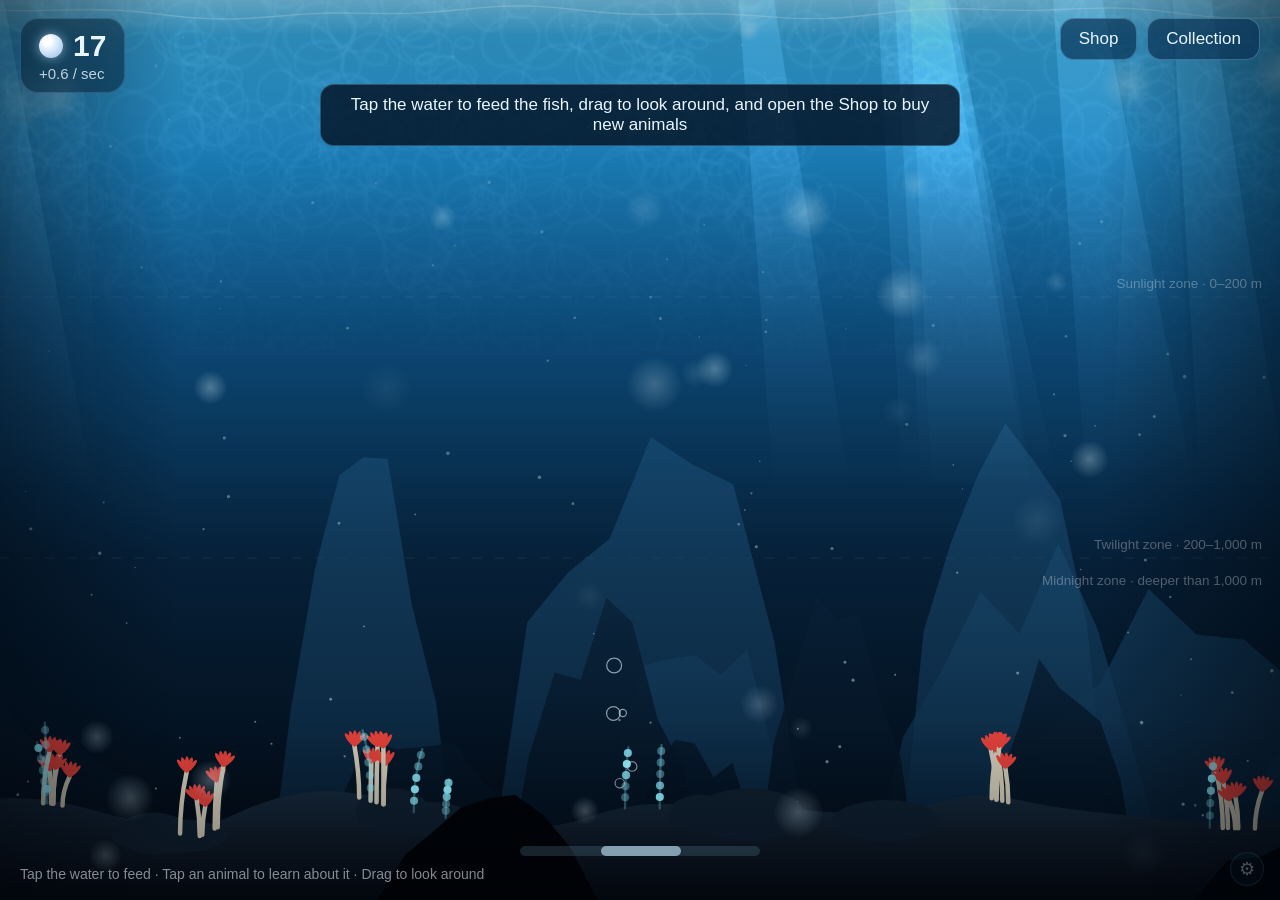
==== commit 273eae0b: "Switch the game to English All names, facts, menus and messages are now in English. Big numbers show" ====
--- a/deep-sea/index.html
+++ b/deep-sea/index.html
@@ -1,9 +1,9 @@
 <!doctype html>
-<html lang="th">
+<html lang="en">
 <head>
 <meta charset="utf-8">
 <meta name="viewport" content="width=device-width,initial-scale=1">
-<title>ตู้ปลาทะเลลึก</title>
+<title>Deep Sea Aquarium</title>
 <link rel="manifest" href="manifest.webmanifest">
 <link rel="icon" href="icons/icon-192.png">
 <meta name="theme-color" content="#062038">
@@ -129,41 +129,41 @@
 
 <div class="ui hud">
   <div class="pearl"><span class="gem"></span><span id="pearls">0</span></div>
-  <div class="rate" id="rate">+0 ต่อวินาที</div>
+  <div class="rate" id="rate">+0 / sec</div>
 </div>
 <div class="ui btns">
-  <button id="shopBtn">ร้านค้า</button>
-  <button id="bookBtn">สมุดสะสม</button>
+  <button id="shopBtn">Shop</button>
+  <button id="bookBtn">Collection</button>
 </div>
 <aside id="shop" class="ui glass shop hidden">
   <div class="tabs" id="shopTabs">
-    <button data-tab="real" class="on">สัตว์ทะเล</button>
-    <button data-tab="legend">ในตำนาน</button>
-    <button data-tab="decor">แต่งตู้</button>
+    <button data-tab="real" class="on">Sea Life</button>
+    <button data-tab="legend">Legends</button>
+    <button data-tab="decor">Decor</button>
   </div>
   <div id="list"></div>
 </aside>
 <section id="book" class="ui glass book hidden">
-  <header><h2>สมุดสะสมสัตว์</h2><span id="bookCount"></span><button id="bookClose">ปิด</button></header>
+  <header><h2>Collection Book</h2><span id="bookCount"></span><button id="bookClose">Close</button></header>
   <div class="tabs" id="bookTabs">
-    <button data-tab="real" class="on">สัตว์จริง</button>
-    <button data-tab="legend">สัตว์ในตำนาน</button>
+    <button data-tab="real" class="on">Real Animals</button>
+    <button data-tab="legend">Legendary</button>
   </div>
   <div id="bookDetail" class="detail hidden"></div>
   <div id="bookGrid" class="grid"></div>
 </section>
-<div class="ui hint">แตะน้ำเพื่อให้อาหาร · แตะสัตว์เพื่อดูว่ามันคือตัวอะไร · ลากเพื่อเลื่อนดูตู้</div>
+<div class="ui hint">Tap the water to feed · Tap an animal to learn about it · Drag to look around</div>
 <div class="ui parent">
   <div id="parentMenu" class="glass pmenu hidden">
-    <small>เมนูผู้ปกครอง</small>
-    <button id="fsBtn">เต็มจอ</button>
-    <button id="dualBtn" class="hidden">เต็มสองจอ</button>
-    <button id="exitBtn">ออกจากเต็มจอ</button>
+    <small>Parent menu</small>
+    <button id="fsBtn">Fullscreen</button>
+    <button id="dualBtn" class="hidden">Two screens</button>
+    <button id="exitBtn">Exit fullscreen</button>
   </div>
-  <button id="gear" class="gear" aria-label="เมนูผู้ปกครอง (กดค้าง 2 วินาที)">⚙</button>
+  <button id="gear" class="gear" aria-label="Parent menu (hold for 2 seconds)">⚙</button>
 </div>
 <div class="ui minimap" id="minimap"><div id="miniView"></div></div>
-<div id="viewTap" class="viewtap hidden">แตะจอนี้หนึ่งครั้งเพื่อเต็มจอ</div>
+<div id="viewTap" class="viewtap hidden">Tap this screen once to go fullscreen</div>
 <div id="card" class="glass card"><h3 id="cName"></h3><div class="zone" id="cZone"></div><p id="cFact"></p><div id="cAct"></div></div>
 <div id="toast" class="toast"></div>
 
@@ -532,55 +532,55 @@
 
 /* ================= species ================= */
 const SP = [
-  { id: 'clown', name: 'ปลาการ์ตูน', zone: [.08, .3], cost: 10, inc: .3, size: 2.6, speed: 9, eats: 1, max: 12, draw: dClown, box: [-1.4, -.9, 1, .6],
-    fact: 'อาศัยอยู่ในดอกไม้ทะเล มีเมือกพิเศษเคลือบตัว เข็มพิษของดอกไม้ทะเลเลยทำอะไรมันไม่ได้' },
-  { id: 'angel', name: 'ปลาเทวดา', zone: [.08, .3], cost: 60, inc: 1.2, size: 2.8, speed: 7, eats: 1, max: 10, draw: dAngel, box: [-1.3, -1.35, .9, 1.35],
-    fact: 'ตัวแบนบางเหมือนแผ่นกระดาษ ช่วยให้ว่ายลอดซอกปะการังแคบๆ ได้' },
-  { id: 'puffer', name: 'ปลาปักเป้า', zone: [.1, .32], cost: 250, inc: 4, size: 2.4, speed: 4, eats: 1, max: 10, draw: dPuffer, box: [-1.3, -1, 1, 1],
-    fact: 'เวลาตกใจจะกลืนน้ำเข้าไปจนตัวพองกลมเป็นลูกบอล ลองแตะมันดูสิ!' },
-  { id: 'turtle', name: 'เต่าทะเล', zone: [.06, .3], cost: 900, inc: 12, size: 4.6, speed: 5, eats: 1, max: 8, draw: dTurtle, box: [-1, -.9, 1.4, .9],
-    fact: 'ต้องขึ้นมาหายใจที่ผิวน้ำ แต่ตอนนอนพัก กลั้นหายใจได้นานหลายชั่วโมง' },
-  { id: 'sword', name: 'ปลาดาบ', zone: [.1, .42], cost: 2000, inc: 22, size: 4.4, speed: 10, eats: 1, max: 6, draw: dSword, box: [-1.5, -.85, 1.95, .5],
-    fact: 'ว่ายน้ำเร็วมาก และมีอวัยวะพิเศษคอยทำให้ตากับสมองอุ่น จึงมองเห็นชัดแม้อยู่ในน้ำเย็น' },
-  { id: 'jelly', name: 'แมงกะพรุน', zone: [.2, .55], cost: 3000, inc: 35, size: 3, speed: 2.5, eats: 0, max: 10, draw: dJelly, noflip: 1, box: [-.85, -.75, .85, 1.85],
-    fact: 'ไม่มีสมอง ไม่มีหัวใจ และไม่มีกระดูกเลยสักชิ้น' },
-  { id: 'whaleshark', name: 'ฉลามวาฬ', zone: [.08, .28], cost: 6000, inc: 60, size: 9, speed: 2.5, eats: 1, max: 2, draw: dWhaleShark, box: [-1.6, -.9, 1.1, .6],
-    fact: 'เป็นปลาที่ตัวใหญ่ที่สุดในโลก แต่ใจดีมาก กินแต่แพลงก์ตอนตัวจิ๋วๆ' },
-  { id: 'squid', name: 'หมึกยักษ์', zone: [.42, .72], cost: 10000, inc: 100, size: 4.8, speed: 5, eats: 0, max: 6, draw: dSquid, box: [-3.3, -.45, 1.95, .45],
-    fact: 'มีดวงตาใหญ่ที่สุดในบรรดาสัตว์ทั้งหมด ใหญ่ราวจานข้าวเลย' },
-  { id: 'angler', name: 'ปลาตกเบ็ด', zone: [.64, .86], cost: 30000, inc: 260, size: 3.6, speed: 3, eats: 0, max: 8, draw: dAngler, box: [-1.4, -1.35, 1.6, .8],
-    fact: 'มีไฟดวงเล็กห้อยอยู่บนหัว ใช้ล่อเหยื่อในทะเลลึกที่มืดสนิท' },
-  { id: 'vampire', name: 'หมึกแวมไพร์', zone: [.64, .86], cost: 60000, inc: 420, size: 3, speed: 2, eats: 0, max: 6, draw: dVampire, noflip: 1, box: [-1, -1.05, 1, .95],
-    fact: 'ชื่อน่ากลัวแต่ไม่ได้ดูดเลือดนะ มันกินเศษอาหารเล็กๆ ที่ลอยลงมาจากข้างบนเหมือนหิมะ' },
-  { id: 'gulper', name: 'ปลาไหลกัลเปอร์', zone: [.62, .86], cost: 90000, inc: 650, size: 3.2, speed: 4, eats: 0, max: 8, draw: dGulper, box: [-3.3, -.75, 1.2, .75],
-    fact: 'ปากใหญ่อ้าได้กว้างเหมือนถุง และปลายหางเรืองแสงได้' },
-  { id: 'dumbo', name: 'หมึกดัมโบ้', zone: [.68, .86], cost: 250000, inc: 1600, size: 3.2, speed: 3, eats: 0, max: 8, draw: dDumbo, noflip: 1, box: [-.95, -.85, .95, .85],
-    fact: 'มีครีบสองข้างเหมือนหูช้างดัมโบ้ อาศัยอยู่ลึกลงไปหลายพันเมตร' },
-  { id: 'bloop', name: 'เดอะบลูป', zone: [.74, .8], cost: 1000000, inc: 6000, size: 26, max: 1, draw: dBloop, box: [-2.3, -.9, 1.8, .9],
-    pass: { y: .77, secs: 45, msg: 'เดอะบลูปกำลังว่ายผ่านมา!' }, origin: 'เสียงลึกลับจากทะเลลึก',
-    fact: 'ปี 1997 นักวิทยาศาสตร์ได้ยินเสียงลึกลับใต้ทะเล ดังจนไมโครโฟนที่อยู่ห่างกันหลายพันกิโลเมตรได้ยิน ต่อมาพบว่าน่าจะเป็นเสียงภูเขาน้ำแข็งแตก แต่ในตู้นี้ บลูปคือยักษ์ใจดีแห่งทะเลลึก' },
-
-  { id: 'mermaid', legend: 1, name: 'นางสุวรรณมัจฉา', zone: [.08, .3], cost: 1e7, inc: 1e4, size: 4.5, speed: 5, eats: 1, max: 1, draw: dMermaid, box: [-1.6, -.7, 1.2, .5],
-    origin: 'ตำนานไทย · เรื่องรามเกียรติ์',
-    fact: 'นางเงือกครึ่งคนครึ่งปลาจากเรื่องรามเกียรติ์ เป็นลูกสาวของทศกัณฐ์ ตัวเป็นสีทองอร่ามทั้งตัว' },
-  { id: 'kraken', legend: 1, name: 'คราเคน', zone: [.66, .82], cost: 4e7, inc: 3e4, size: 10, speed: 1.5, max: 1, draw: dKraken, noflip: 1, box: [-1.5, -1.1, 1.5, 1.5],
-    origin: 'ตำนานชาวเรือนอร์เวย์',
-    fact: 'ชาวเรือเล่ากันว่ามันตัวใหญ่จนคนนึกว่าเป็นเกาะ นักวิทยาศาสตร์คิดว่าเรื่องนี้อาจมาจากหมึกยักษ์ตัวจริง' },
-  { id: 'megalodon', legend: 1, name: 'เมกาโลดอน', cost: 1.5e8, inc: 8e4, size: 16, max: 1, draw: dMegalodon, box: [-1.6, -.9, 1.6, .7],
-    pass: { y: .45, secs: 22, msg: 'ระวัง! เมกาโลดอนว่ายผ่านมา' }, origin: 'สัตว์จริงที่สูญพันธุ์ไปแล้ว',
-    fact: 'ฉลามยักษ์ตัวจริงที่เคยมีชีวิตอยู่ สูญพันธุ์ไปราว 3.6 ล้านปีก่อน ฟันของมันใหญ่กว่าฝ่ามือผู้ใหญ่' },
-  { id: 'serpent', legend: 1, name: 'งูทะเลยักษ์', zone: [.36, .6], cost: 5e8, inc: 2e5, size: 4, speed: 4, max: 1, draw: dSerpent, box: [-3.9, -.9, 1.3, .7],
-    origin: 'เรื่องเล่าของนักเดินเรือ',
-    fact: 'ชาวเรือสมัยก่อนเล่าว่าเห็นงูยักษ์ในทะเล บางเรื่องอาจมาจากปลาออร์ฟิช ปลาตัวแบนยาวที่ยาวได้หลายเมตร' },
-  { id: 'naga', legend: 1, name: 'พญานาค', zone: [.4, .7], cost: 1.5e9, inc: 5e5, size: 4.5, speed: 4, max: 1, draw: dNaga, box: [-3.9, -1.15, 1.3, .7],
-    origin: 'ตำนานไทยและลาว',
-    fact: 'งูยักษ์ในตำนาน ว่ากันว่าอาศัยอยู่ในเมืองบาดาลใต้แม่น้ำโขง' },
-  { id: 'leviathan', legend: 1, name: 'เลวีอาธาน', cost: 5e9, inc: 1.2e6, size: 22, max: 1, draw: dLeviathan, box: [-4.9, -1.1, 1.4, .9],
-    pass: { y: .74, secs: 55, msg: 'เลวีอาธานตื่นขึ้นมาแล้ว...' }, origin: 'ตำนานโบราณหลายพันปี',
-    fact: 'สัตว์ทะเลยักษ์จากตำนานโบราณ ถูกเล่าถึงในคัมภีร์ไบเบิล' },
-  { id: 'anon', legend: 1, name: 'ปลาอานนท์', cost: 2e10, inc: 3e6, size: 24, max: 1, draw: dAnon, box: [-1.8, -1.4, 1.95, .9],
-    pass: { y: .86, secs: 80, msg: 'ปลาอานนท์ขยับตัว... พื้นทะเลสั่นเบาๆ', shake: 1 }, origin: 'ตำนานไทย',
-    fact: 'ตำนานไทยเล่าว่าโลกของเราตั้งอยู่บนหลังปลายักษ์ตัวนี้ เวลามันขยับตัว แผ่นดินก็ไหว' },
+  { id: 'clown', name: 'Clownfish', zone: [.08, .3], cost: 10, inc: .3, size: 2.6, speed: 9, eats: 1, max: 12, draw: dClown, box: [-1.4, -.9, 1, .6],
+    fact: 'Lives inside sea anemones. A special slimy coat protects it from their stinging tentacles.' },
+  { id: 'angel', name: 'Angelfish', zone: [.08, .3], cost: 60, inc: 1.2, size: 2.8, speed: 7, eats: 1, max: 10, draw: dAngel, box: [-1.3, -1.35, .9, 1.35],
+    fact: 'Its body is thin and flat like paper, so it can slip through narrow gaps in the coral.' },
+  { id: 'puffer', name: 'Pufferfish', zone: [.1, .32], cost: 250, inc: 4, size: 2.4, speed: 4, eats: 1, max: 10, draw: dPuffer, box: [-1.3, -1, 1, 1],
+    fact: 'When it gets scared, it gulps water until it puffs up like a ball. Try tapping it!' },
+  { id: 'turtle', name: 'Sea Turtle', zone: [.06, .3], cost: 900, inc: 12, size: 4.6, speed: 5, eats: 1, max: 8, draw: dTurtle, box: [-1, -.9, 1.4, .9],
+    fact: 'It has to come up to breathe, but while resting it can hold its breath for hours.' },
+  { id: 'sword', name: 'Swordfish', zone: [.1, .42], cost: 2000, inc: 22, size: 4.4, speed: 10, eats: 1, max: 6, draw: dSword, box: [-1.5, -.85, 1.95, .5],
+    fact: 'A super-fast swimmer with a special organ that keeps its eyes and brain warm, so it sees clearly in cold water.' },
+  { id: 'jelly', name: 'Jellyfish', zone: [.2, .55], cost: 3000, inc: 35, size: 3, speed: 2.5, eats: 0, max: 10, draw: dJelly, noflip: 1, box: [-.85, -.75, .85, 1.85],
+    fact: 'No brain, no heart, and not a single bone.' },
+  { id: 'whaleshark', name: 'Whale Shark', zone: [.08, .28], cost: 6000, inc: 60, size: 9, speed: 2.5, eats: 1, max: 2, draw: dWhaleShark, box: [-1.6, -.9, 1.1, .6],
+    fact: 'The biggest fish in the world, but very gentle. It only eats tiny plankton.' },
+  { id: 'squid', name: 'Giant Squid', zone: [.42, .72], cost: 10000, inc: 100, size: 4.8, speed: 5, eats: 0, max: 6, draw: dSquid, box: [-3.3, -.45, 1.95, .45],
+    fact: 'It has the biggest eyes of any animal, about the size of a dinner plate.' },
+  { id: 'angler', name: 'Anglerfish', zone: [.64, .86], cost: 30000, inc: 260, size: 3.6, speed: 3, eats: 0, max: 8, draw: dAngler, box: [-1.4, -1.35, 1.6, .8],
+    fact: 'A little glowing light hangs from its head to lure prey in the pitch-dark deep sea.' },
+  { id: 'vampire', name: 'Vampire Squid', zone: [.64, .86], cost: 60000, inc: 420, size: 3, speed: 2, eats: 0, max: 6, draw: dVampire, noflip: 1, box: [-1, -1.05, 1, .95],
+    fact: 'Scary name, but it doesn\'t drink blood! It eats tiny bits of food that drift down like snow.' },
+  { id: 'gulper', name: 'Gulper Eel', zone: [.62, .86], cost: 90000, inc: 650, size: 3.2, speed: 4, eats: 0, max: 8, draw: dGulper, box: [-3.3, -.75, 1.2, .75],
+    fact: 'Its huge mouth opens wide like a bag, and the tip of its tail glows.' },
+  { id: 'dumbo', name: 'Dumbo Octopus', zone: [.68, .86], cost: 250000, inc: 1600, size: 3.2, speed: 3, eats: 0, max: 8, draw: dDumbo, noflip: 1, box: [-.95, -.85, .95, .85],
+    fact: 'Its two fins look like Dumbo the elephant\'s ears. It lives thousands of meters deep.' },
+  { id: 'bloop', name: 'The Bloop', zone: [.74, .8], cost: 1000000, inc: 6000, size: 26, max: 1, draw: dBloop, box: [-2.3, -.9, 1.8, .9],
+    pass: { y: .77, secs: 45, msg: 'The Bloop is swimming by!' }, origin: 'A mystery sound from the deep',
+    fact: 'In 1997 scientists heard a mysterious sound under the sea, so loud that microphones thousands of kilometers apart picked it up. It was most likely an iceberg cracking. But in this tank, the Bloop is the gentle giant of the deep.' },
+
+  { id: 'mermaid', legend: 1, name: 'Suvannamaccha', zone: [.08, .3], cost: 1e7, inc: 1e4, size: 4.5, speed: 5, eats: 1, max: 1, draw: dMermaid, box: [-1.6, -.7, 1.2, .5],
+    origin: 'Thai legend · the Ramakien',
+    fact: 'A golden mermaid, half human and half fish, from the Ramakien, the Thai version of the Ramayana. She is the daughter of the demon king Thotsakan.' },
+  { id: 'kraken', legend: 1, name: 'Kraken', zone: [.66, .82], cost: 4e7, inc: 3e4, size: 10, speed: 1.5, max: 1, draw: dKraken, noflip: 1, box: [-1.5, -1.1, 1.5, 1.5],
+    origin: 'Norwegian sailors\' legend',
+    fact: 'Sailors said it was so big that people mistook it for an island. Scientists think the stories may have come from real giant squid.' },
+  { id: 'megalodon', legend: 1, name: 'Megalodon', cost: 1.5e8, inc: 8e4, size: 16, max: 1, draw: dMegalodon, box: [-1.6, -.9, 1.6, .7],
+    pass: { y: .45, secs: 22, msg: 'Look out! A Megalodon is swimming by' }, origin: 'A real animal, now extinct',
+    fact: 'A real giant shark that once lived. It went extinct about 3.6 million years ago, and its teeth were bigger than a grown-up\'s hand.' },
+  { id: 'serpent', legend: 1, name: 'Sea Serpent', zone: [.36, .6], cost: 5e8, inc: 2e5, size: 4, speed: 4, max: 1, draw: dSerpent, box: [-3.9, -.9, 1.3, .7],
+    origin: 'Old sailors\' tales',
+    fact: 'Sailors long ago said they saw giant snakes in the sea. Some stories may have come from the oarfish, a long, flat fish that grows several meters long.' },
+  { id: 'naga', legend: 1, name: 'Phaya Naga', zone: [.4, .7], cost: 1.5e9, inc: 5e5, size: 4.5, speed: 4, max: 1, draw: dNaga, box: [-3.9, -1.15, 1.3, .7],
+    origin: 'Thai and Lao legend',
+    fact: 'A giant serpent from legend, said to live in an underwater city beneath the Mekong River.' },
+  { id: 'leviathan', legend: 1, name: 'Leviathan', cost: 5e9, inc: 1.2e6, size: 22, max: 1, draw: dLeviathan, box: [-4.9, -1.1, 1.4, .9],
+    pass: { y: .74, secs: 55, msg: 'The Leviathan has woken up...' }, origin: 'An ancient legend, thousands of years old',
+    fact: 'A giant sea creature from ancient legends, mentioned in the Bible.' },
+  { id: 'anon', legend: 1, name: 'Pla Anon', cost: 2e10, inc: 3e6, size: 24, max: 1, draw: dAnon, box: [-1.8, -1.4, 1.95, .9],
+    pass: { y: .86, secs: 80, msg: 'Pla Anon is moving... the seabed is shaking', shake: 1 }, origin: 'Thai legend',
+    fact: 'A Thai legend says our whole world rests on the back of this giant fish. When it moves, the earth shakes.' },
 ];
 const BY = Object.fromEntries(SP.map(s => [s.id, s]));
 
@@ -655,16 +655,16 @@
   for (const x of [-.45, .45, -1, 1]) ell(c, x, -.55, .05, .07, `rgba(160,255,235,${.5 + .4 * Math.sin(t * 1.5 + x * 3)})`);
 }
 const DECOR = [
-  { id: 'coral', name: 'ปะการังเรืองแสง', cost: 5000, bonus: .05, xs: [.07, .4, .77], size: 6, draw: ddCoral, box: [-.8, -1.25, .8, .1],
-    desc: 'สัตว์ทะเลลึกหลายชนิดเรืองแสงได้เอง เพราะแสงแดดส่องลงไปไม่ถึง' },
-  { id: 'chest', name: 'หีบสมบัติ', cost: 50000, bonus: 0, xs: [.53], size: 5, draw: ddChest, box: [-.75, -1.2, .9, .12],
-    desc: 'เปิดออกเองเป็นพักๆ แล้วมีไข่มุกทะลักออกมา' },
-  { id: 'ship', name: 'เรือจม', cost: 5e5, bonus: .10, xs: [.24], size: 11, draw: ddShip, box: [-1.2, -1.6, 1.3, .2],
-    desc: 'เรือเก่าที่จมลงสู่ก้นทะเล กลายเป็นบ้านหลังใหม่ของสัตว์ทะเล' },
-  { id: 'vent', name: 'ปล่องน้ำร้อน', cost: 5e6, bonus: .15, xs: [.93], size: 7, draw: ddVent, box: [-.9, -3.4, .9, .1],
-    desc: 'ปล่องน้ำร้อนใต้ทะเลลึก น้ำที่พุ่งออกมาร้อนกว่าน้ำเดือด แต่ก็ยังมีสัตว์อาศัยอยู่รอบๆ ได้' },
-  { id: 'castle', name: 'เมืองบาดาล', cost: 1e8, bonus: .25, xs: [.62], size: 9, draw: ddCastle, box: [-1.4, -2.5, 1.4, .1],
-    desc: 'เมืองใต้น้ำของพญานาคตามตำนานไทย' },
+  { id: 'coral', name: 'Glowing Coral', cost: 5000, bonus: .05, xs: [.07, .4, .77], size: 6, draw: ddCoral, box: [-.8, -1.25, .8, .1],
+    desc: 'Many deep-sea creatures make their own light, because sunlight can\'t reach that deep.' },
+  { id: 'chest', name: 'Treasure Chest', cost: 50000, bonus: 0, xs: [.53], size: 5, draw: ddChest, box: [-.75, -1.2, .9, .12],
+    desc: 'Pops open every now and then, and pearls come spilling out.' },
+  { id: 'ship', name: 'Shipwreck', cost: 5e5, bonus: .10, xs: [.24], size: 11, draw: ddShip, box: [-1.2, -1.6, 1.3, .2],
+    desc: 'An old ship that sank to the seabed and became a new home for sea creatures.' },
+  { id: 'vent', name: 'Hydrothermal Vent', cost: 5e6, bonus: .15, xs: [.93], size: 7, draw: ddVent, box: [-.9, -3.4, .9, .1],
+    desc: 'A hot spring deep under the sea. The water shooting out is hotter than boiling, yet animals still live all around it.' },
+  { id: 'castle', name: 'Naga City', cost: 1e8, bonus: .25, xs: [.62], size: 9, draw: ddCastle, box: [-1.4, -2.5, 1.4, .1],
+    desc: 'The underwater city of the Phaya Naga from Thai legend.' },
 ];
 
 /* ================= state ================= */
@@ -674,7 +674,7 @@
 let state = { pearls: 15, owned: { clown: 2 }, decor: {}, lastSeen: Date.now() };
 try { const s = JSON.parse(localStorage.getItem(KEY)); if (s && s.owned) state = s; } catch (e) {}
 state.decor = state.decor || {};
-// Pearl vault cap: well above the most expensive item (20,000 ล้าน) so nothing ever becomes unreachable,
+// Pearl vault cap: well above the most expensive item (20 billion) so nothing ever becomes unreachable,
 // but low enough that numbers stay exact and readable no matter how long the tank runs.
 const CAP = 1e11;
 function addPearls(n) { if (Number.isFinite(n) && n > 0) state.pearls = Math.min(CAP, state.pearls + n); }
@@ -694,7 +694,8 @@
   if (n < 10 && n % 1) return n.toFixed(1);
   if (n < 1e6) return Math.floor(n).toLocaleString('en-US');
   const m = n / 1e6;
-  return (m < 100 ? (Math.floor(m * 10) / 10).toString() : Math.floor(m).toLocaleString('en-US')) + ' ล้าน';
+  if (m < 1000) return (Math.floor(m * 10) / 10) + 'M';
+  return (Math.floor(m / 100) / 10).toLocaleString('en-US') + 'B';
 }
 
 /* ================= world & camera =================
@@ -839,12 +840,12 @@
   return inBox(o.sp, lx, ly);
 }
 function release(sp, o) {
-  if (creatures.filter(c => !c.leaving).length <= 1) { toast('ต้องเหลือสัตว์ในตู้อย่างน้อย 1 ตัวนะ'); return false; }
+  if (creatures.filter(c => !c.leaving).length <= 1) { toast('Keep at least 1 animal in the tank'); return false; }
   o = o && !o.leaving ? o : creatures.find(c => c.sp === sp && !c.leaving);
   if (!o) return false;
   o.leaving = true; o.face = o.x < WW / 2 ? -1 : 1;
   state.owned[sp.id] = Math.max(0, (state.owned[sp.id] || 0) - 1);
-  toast(sp.name + 'ว่ายกลับบ้านในทะเลแล้ว');
+  toast(sp.name + ' swam home to the sea');
   save(); updateHud(); return true;
 }
 function releaseById(id) { const o = creatures.find(c => c.id === id); return o ? release(o.sp, o) : false; }
@@ -862,7 +863,7 @@
   const secs = tease ? sp.pass.secs : sp.pass.secs * 2;
   pass = { sp, tease, dir, x: x0, x0, x1, y: H * sp.pass.y, s, t: 0, speed: Math.abs(x1 - x0) / secs };
   lastPass = sp.id;
-  toast(tease ? 'มีอะไรบางอย่างตัวใหญ่มาก... ว่ายอยู่ในทะเล' : sp.pass.msg);
+  toast(tease ? 'Something very big... is swimming in the sea' : sp.pass.msg);
 }
 function schedulePass() {
   const owned = PASSERS.filter(has), cand = teaseCandidate();
@@ -991,9 +992,9 @@
 function drawLabels() {
   ctx.font = `${Math.max(12, u * 1.5)}px "Leelawadee UI","Segoe UI",sans-serif`; ctx.textAlign = 'right'; ctx.fillStyle = 'rgba(255,255,255,.3)';
   const x = VW / vs - u * 2;
-  ctx.fillText('โซนแสงแดด · 0–200 ม.', x, H * .33 - u);
-  ctx.fillText('โซนแสงสลัว · 200–1,000 ม.', x, H * .62 - u);
-  ctx.fillText('โซนเที่ยงคืน · ลึกกว่า 1,000 ม.', x, H * .62 + u * 3);
+  ctx.fillText('Sunlight zone · 0–200 m', x, H * .33 - u);
+  ctx.fillText('Twilight zone · 200–1,000 m', x, H * .62 - u);
+  ctx.fillText('Midnight zone · deeper than 1,000 m', x, H * .62 + u * 3);
 }
 
 /* ================= shared cosmetic updates (both windows run these on their own) ================= */
@@ -1220,22 +1221,22 @@
   try {
     if (!screenDetails) {
       screenDetails = await window.getScreenDetails();
-      toast('อนุญาตแล้ว กดปุ่ม "เต็มสองจอ" อีกครั้งได้เลย');
+      toast('Allowed. Press "Two screens" again.');
       return;
     }
     const cur = screenDetails.currentScreen, other = screenDetails.screens.find(s => s !== cur);
-    if (!other) { toast('หาจอที่สองไม่เจอ'); return; }
+    if (!other) { toast('Couldn\'t find a second screen'); return; }
     const url = location.href.split('#')[0] + '#view';
     const feat = `popup,fullscreen,left=${other.availLeft},top=${other.availTop},width=${other.availWidth},height=${other.availHeight}`;
     companion = window.open(url, 'aquarium-view', feat);
     wantFS = 'dual'; goFullscreen(); closeParent();
-    if (!companion) { toast('เบราว์เซอร์บล็อกหน้าต่างที่สอง ลองกดอีกครั้ง'); return; }
+    if (!companion) { toast('The browser blocked the second window. Try again.'); return; }
     slot = cur.left < other.left ? 0 : 1; companionSlot = 1 - slot; span = 2;
     camX = clamp(camX, 0, maxCam()); syncPhase(); keepAwake();
-    toast('แตะจออีกจอหนึ่งครั้ง เพื่อให้เต็มจอ');
+    toast('Tap the other screen once to make it fullscreen');
   } catch (e) {
     screenDetails = null;
-    toast('เปิดสองจอไม่ได้ เบราว์เซอร์ไม่ยอมให้สิทธิ์จัดการหลายจอ');
+    toast('Two screens didn\'t work: the browser won\'t allow using multiple screens');
   }
 }
 function endDual() {
@@ -1267,8 +1268,8 @@
   $('pearls').textContent = fmt(state.pearls);
   const m = mult();
   $('rate').textContent = state.pearls >= CAP
-    ? `คลังไข่มุกเต็มแล้ว (สูงสุด ${fmt(CAP)})`
-    : '+' + fmt(income()) + ' ต่อวินาที' + (m > 1 ? `  (ของแต่งตู้ +${Math.round((m - 1) * 100)}%)` : '');
+    ? `Pearl vault full (max ${fmt(CAP)})`
+    : '+' + fmt(income()) + ' / sec' + (m > 1 ? `  (decor +${Math.round((m - 1) * 100)}%)` : '');
   const mv = $('miniView'); mv.style.left = (camX / WW * 100) + '%'; mv.style.width = (span * W / WW * 100) + '%';
   if (!$('shop').classList.contains('hidden')) updateShop();
 }
@@ -1285,13 +1286,13 @@
     row.append(pv, info);
     if (!open) {
       const i = SP.indexOf(it);
-      info.innerHTML = `<b>???</b><small>สัตว์ลึกลับ ซื้อ${SP[i - 1].name}ก่อนนะ</small>`;
+      info.innerHTML = `<b>???</b><small>Mystery animal. Buy the ${SP[i - 1].name} first</small>`;
     } else {
       const btn = document.createElement('button'); btn.className = 'buy';
       btn.onclick = () => isDecor ? buyDecor(it) : buy(it);
       let rel = null;
       const acts = document.createElement('div'); acts.className = 'acts';
-      if (!isDecor && !it.pass) { rel = confirmBtn('ปล่อย 1', () => release(it)); acts.append(rel); }
+      if (!isDecor && !it.pass) { rel = confirmBtn('Release 1', () => release(it)); acts.append(rel); }
       acts.append(btn); row.append(acts); rows.push({ it, info, btn, rel, isDecor });
     }
     list.append(row);
@@ -1303,24 +1304,24 @@
   for (const r of rows) {
     if (r.isDecor) {
       const own = !!state.decor[r.it.id];
-      r.btn.textContent = own ? 'มีแล้ว' : '◉ ' + fmt(r.it.cost);
+      r.btn.textContent = own ? 'Owned' : '◉ ' + fmt(r.it.cost);
       r.btn.disabled = own || state.pearls < r.it.cost;
-      r.info.innerHTML = `<b>${r.it.name}</b><small>${r.it.bonus ? '+' + Math.round(r.it.bonus * 100) + '% ไข่มุกทั้งตู้' : r.it.desc}</small>`;
+      r.info.innerHTML = `<b>${r.it.name}</b><small>${r.it.bonus ? '+' + Math.round(r.it.bonus * 100) + '% pearls for the whole tank' : r.it.desc}</small>`;
       continue;
     }
     const sp = r.it, n = state.owned[sp.id] || 0, full = n >= sp.max, p = price(sp);
-    r.btn.textContent = full ? (sp.max === 1 ? 'มีแล้ว' : 'เต็มตู้แล้ว') : '◉ ' + fmt(p);
+    r.btn.textContent = full ? (sp.max === 1 ? 'Owned' : 'Tank full') : '◉ ' + fmt(p);
     r.btn.disabled = full || state.pearls < p;
     if (r.rel) r.rel.classList.toggle('hidden', n === 0);
-    const note = sp.pass ? 'แวะมาเยี่ยมเป็นพักๆ' : `มี ${n}/${sp.max}`;
-    r.info.innerHTML = `<b>${sp.name}</b><small>${note} · +${fmt(sp.inc)} ต่อวินาที</small>`;
+    const note = sp.pass ? 'Visits now and then' : `Have ${n}/${sp.max}`;
+    r.info.innerHTML = `<b>${sp.name}</b><small>${note} · +${fmt(sp.inc)} / sec</small>`;
   }
 }
 function buy(sp) {
   const p = price(sp), n = state.owned[sp.id] || 0;
   if (state.pearls < p || n >= sp.max) return;
   state.pearls -= p; state.owned[sp.id] = n + 1;
-  if (sp.pass) { if (!pass) passTimer = 4; toast(sp.name + 'มาอยู่ในทะเลของเราแล้ว! รอดูมันว่ายผ่านนะ'); showSpecies(sp); }
+  if (sp.pass) { if (!pass) passTimer = 4; toast(sp.name + ' now lives in our sea! Watch for it swimming by'); showSpecies(sp); }
   else { const o = spawn(sp, false); showSpecies(sp, o); }
   save(); updateHud();
 }
@@ -1329,7 +1330,7 @@
   state.pearls -= d.cost; state.decor[d.id] = 1;
   if (d.id === 'chest') { chest.t = 8; chest.phase = 0; }
   const x = WW * d.xs[0]; camX = clamp(x - span * W / 2, 0, maxCam()); autoPause = T + 20; syncPhase();
-  showInfo(d.name, 'ของแต่งตู้', d.desc); save(); updateHud();
+  showInfo(d.name, 'Decoration', d.desc); save(); updateHud();
 }
 document.querySelectorAll('#shopTabs button').forEach(b => b.onclick = () => {
   shopTab = b.dataset.tab; document.querySelectorAll('#shopTabs button').forEach(x => x.classList.toggle('on', x === b)); updateShop();
@@ -1339,7 +1340,7 @@
 let bookTab = 'real', bookSel = null;
 function renderBook() {
   const all = SP.length, found = SP.filter(has).length;
-  $('bookCount').textContent = `เจอแล้ว ${found} จาก ${all} ตัว`;
+  $('bookCount').textContent = `Found ${found} of ${all}`;
   const grid = $('bookGrid'); grid.innerHTML = '';
   for (const sp of SP.filter(s => bookTab === 'legend' ? s.legend : !s.legend)) {
     const known = has(sp);
@@ -1358,17 +1359,17 @@
   if (known) {
     box.innerHTML = `<h3>${bookSel.name}</h3><div class="zone">${bookSel.legend || bookSel.pass ? bookSel.origin : zoneName(bookSel)}</div><p>${bookSel.fact}</p>`;
     if (bookSel.pass) {
-      const b = document.createElement('button'); b.textContent = 'เรียกมาว่ายให้ดู';
+      const b = document.createElement('button'); b.textContent = 'Call it to swim by';
       b.onclick = () => {
-        if (pass) { toast('รอให้ตัวที่ว่ายอยู่ผ่านไปก่อนนะ'); return; }
+        if (pass) { toast('Wait for the one swimming now to pass by'); return; }
         startPass(bookSel, false); passTimer = rand(150, 240); $('book').classList.add('hidden'); wake();
       };
       box.append(b);
     }
   } else {
     box.innerHTML = unlocked(bookSel)
-      ? `<h3>???</h3><div class="zone">ยังไม่เคยเจอ</div><p>เก็บไข่มุกให้ได้ ${fmt(price(bookSel))} เม็ด แล้วไปซื้อที่ร้านค้าได้เลย</p>`
-      : `<h3>???</h3><div class="zone">ยังไม่เคยเจอ</div><p>ต้องซื้อ${SP[SP.indexOf(bookSel) - 1].name}ก่อน ถึงจะได้รู้ว่าตัวนี้คืออะไร</p>`;
+      ? `<h3>???</h3><div class="zone">Not found yet</div><p>Collect ${fmt(price(bookSel))} pearls, then buy it in the Shop.</p>`
+      : `<h3>???</h3><div class="zone">Not found yet</div><p>Buy the ${SP[SP.indexOf(bookSel) - 1].name} first to find out what this is.</p>`;
   }
   det.append(box);
 }
@@ -1382,11 +1383,11 @@
 let cardT, toastT;
 function zoneName(sp) {
   const m = (sp.zone[0] + sp.zone[1]) / 2;
-  return m < .33 ? 'โซนแสงแดด · 0–200 เมตร' : m < .62 ? 'โซนแสงสลัว · 200–1,000 เมตร' : 'โซนเที่ยงคืน · ลึกกว่า 1,000 เมตร';
+  return m < .33 ? 'Sunlight zone · 0–200 meters' : m < .62 ? 'Twilight zone · 200–1,000 meters' : 'Midnight zone · deeper than 1,000 meters';
 }
 function showInfo(title, sub, text, releaseId) {
   $('cName').textContent = title; $('cZone').textContent = sub; $('cFact').textContent = text; $('cAct').innerHTML = '';
-  if (releaseId) $('cAct').append(confirmBtn('ปล่อยตัวนี้คืนทะเล', () => {
+  if (releaseId) $('cAct').append(confirmBtn('Release back to the sea', () => {
     if (IS_VIEW) window.opener && window.opener.postMessage({ type: 'release', id: releaseId }, '*');
     else releaseById(releaseId);
     $('card').classList.remove('show');
@@ -1402,7 +1403,7 @@
   let armed = false, tm;
   b.onclick = e => {
     e.stopPropagation();
-    if (!armed) { armed = true; b.textContent = 'แตะอีกครั้งเพื่อยืนยัน'; tm = setTimeout(() => { armed = false; b.textContent = label; }, 3000); return; }
+    if (!armed) { armed = true; b.textContent = 'Tap again to confirm'; tm = setTimeout(() => { armed = false; b.textContent = label; }, 3000); return; }
     clearTimeout(tm); armed = false; b.textContent = label; fn();
   };
   return b;
@@ -1421,9 +1422,9 @@
     const o = creatures[i];
     if (!o.leaving && hitCreature(o, wx, wy)) { card = speciesCard(o.sp, o); if (o.sp.id === 'puffer') o.puffT = 2.5; }
   }
-  if (!card) for (const p of decorSpots()) if (inBox(p.d, (wx - p.x) / p.s, (wy - p.y) / p.s)) { card = [p.d.name, 'ของแต่งตู้', p.d.desc, 0]; break; }
+  if (!card) for (const p of decorSpots()) if (inBox(p.d, (wx - p.x) / p.s, (wy - p.y) / p.s)) { card = [p.d.name, 'Decoration', p.d.desc, 0]; break; }
   if (!card && hitPass(wx, wy)) card = pass.tease
-    ? ['???', 'สัตว์ลึกลับ', `มีบางอย่างตัวใหญ่มากอาศัยอยู่ในทะเล... เก็บไข่มุกให้ได้ ${fmt(price(pass.sp))} เม็ด แล้วจะได้รู้จักมัน`, 0]
+    ? ['???', 'Mystery animal', `Something very big lives in the sea... Collect ${fmt(price(pass.sp))} pearls to meet it.`, 0]
     : speciesCard(pass.sp);
   if (card) { if (fromView) post({ type: 'card', card }); else showInfo(...card); return; }
   if (wy < H * .6) for (let i = 0; i < 4 && pellets.length < 60; i++) pellets.push({ x: wx + rand(-2, 2) * u, y: wy + rand(-1, 1) * u, ph: rand(0, 9) });
@@ -1523,8 +1524,8 @@
   if (away > 60) {
     const got = income() * Math.min(away, 12 * 3600) * .5;
     addPearls(got);
-    setTimeout(() => toast('ระหว่างที่ปิดตู้ไป สัตว์ในตู้เก็บไข่มุกไว้ให้ ' + fmt(got) + ' เม็ด'), 600);
-  } else setTimeout(() => toast('แตะน้ำเพื่อให้อาหารปลา ลากเพื่อเลื่อนดูตู้ แล้วเปิดร้านค้าเพื่อซื้อสัตว์ตัวใหม่'), 600);
+    setTimeout(() => toast('While the tank was closed, your animals collected ' + fmt(got) + ' pearls'), 600);
+  } else setTimeout(() => toast('Tap the water to feed the fish, drag to look around, and open the Shop to buy new animals'), 600);
   passTimer = PASSERS.some(has) ? 30 : 90;
   prepareDual();
   wake();
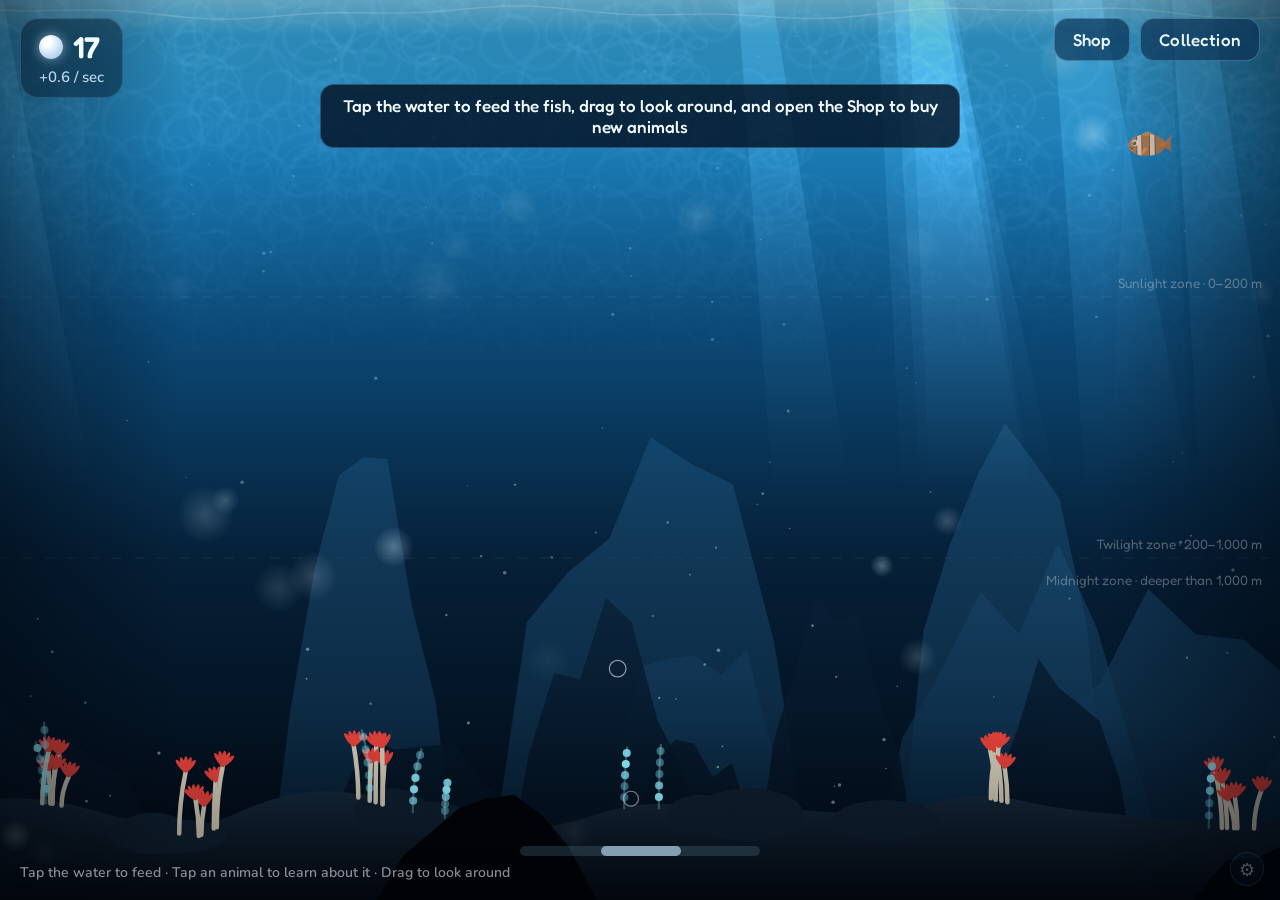
==== commit aa4b4205: "Rounded fonts and holo/glitter stickers in the collection book Fredoka for titles, names and buttons" ====
--- a/deep-sea/index.html
+++ b/deep-sea/index.html
@@ -9,8 +9,13 @@
 <meta name="theme-color" content="#062038">
 <meta name="mobile-web-app-capable" content="yes">
 <style>
-  html,body{margin:0;height:100%;overflow:hidden;background:#021018;color:#eaf6ff;
-    font-family:"Leelawadee UI","Segoe UI",Tahoma,sans-serif;user-select:none}
+  /* Fredoka (rounded, bubbly) for titles, names, numbers and buttons; Nunito for reading text. Both SIL OFL, see fonts/. */
+  @font-face{font-family:"Fredoka";src:url(fonts/fredoka.woff2) format("woff2");font-weight:300 700;font-display:swap}
+  @font-face{font-family:"Nunito";src:url(fonts/nunito.woff2) format("woff2");font-weight:200 1000;font-display:swap}
+  :root{--display:"Fredoka","Nunito","Segoe UI",sans-serif;--body:"Nunito","Segoe UI",sans-serif;
+    --ink:#f2fbff;--ink-soft:#bcd9ec;--ink-faint:#8fb3cc;--aqua:#7fe0f5;--gold:#ffd67a}
+  html,body{margin:0;height:100%;overflow:hidden;background:#021018;color:var(--ink);
+    font-family:var(--body);user-select:none;-webkit-font-smoothing:antialiased}
   canvas#c{display:block;width:100vw;height:100vh;touch-action:none}
   .hidden{display:none!important}
   .ui{transition:opacity .8s}
@@ -43,41 +48,6 @@
   .buy{padding:8px 12px;font-size:15px;white-space:nowrap}
   .acts{display:flex;gap:8px;align-items:center}
   body.book-open .card,body.panel-open .toast{display:none}
-  /* Phones: shop becomes a bottom sheet, rows get compact, and nothing stacks on top of the shop. */
-  @media (max-width:560px){
-    .hud{top:10px;left:10px;padding:6px 12px;border-radius:14px}
-    .pearl{font-size:22px;gap:8px}
-    .gem{width:18px;height:18px}
-    .rate{font-size:12px}
-    .btns{top:10px;right:10px;gap:6px}
-    .btns button{font-size:14px;padding:8px 12px}
-    .hint{display:none}
-    .toast{top:66px;font-size:14px;padding:8px 14px}
-
-    .shop{top:auto;bottom:0;left:0;right:0;width:auto;max-height:58vh;border-radius:20px 20px 0 0;padding:10px 10px 16px}
-    .tabs button{font-size:13px;padding:7px 4px}
-    .row{display:grid;grid-template-columns:52px minmax(0,1fr) auto;gap:8px;padding:6px 4px}
-    .pv{width:52px;height:38px;border-radius:8px}
-    .info b{font-size:15px;white-space:nowrap;overflow:hidden;text-overflow:ellipsis}
-    .info small{font-size:12px;display:block;white-space:nowrap;overflow:hidden;text-overflow:ellipsis}
-    .acts{flex-direction:column;align-items:stretch;gap:4px}
-    .buy,.rel{padding:6px 10px;font-size:13px}
-    .card{padding:12px 16px;bottom:14px}
-    .card h3{font-size:19px}
-    .card .zone{font-size:12px;margin-bottom:6px}
-    .card p{font-size:15px;line-height:1.5}
-    body.panel-open .card{top:70px;bottom:auto;max-height:calc(42vh - 80px);overflow-y:auto}
-    body.panel-open .minimap,body.panel-open .parent{display:none}
-    .book{padding:12px}
-    .book h2{font-size:20px}
-    .book header{flex-wrap:wrap;gap:4px 10px}
-    .book header span{order:3;flex:0 0 100%;font-size:13px}
-    .book header button{margin-left:auto;padding:6px 14px;font-size:14px}
-    .detail canvas{width:160px;height:100px}
-    .detail h3{font-size:21px}
-    .detail p{font-size:15px}
-    .grid{grid-template-columns:repeat(auto-fill,minmax(96px,1fr));gap:8px}
-  }
   .book{position:fixed;left:50%;top:50%;transform:translate(-50%,-50%);width:min(880px,calc(100vw - 32px));
     max-height:calc(100vh - 40px);overflow-y:auto;padding:18px;box-sizing:border-box}
   .book header{display:flex;align-items:center;gap:12px;margin-bottom:12px}
@@ -122,6 +92,69 @@
   .pmenu{position:absolute;right:0;bottom:44px;padding:12px;display:flex;flex-direction:column;gap:8px;width:200px}
   .pmenu small{opacity:.65}
   body.view .parent,body.view .hud,body.view .btns,body.view .shop,body.view .book,body.view .hint,body.view .minimap{display:none!important}
+  /* ---- type roles: title / label / body ---- */
+  button,.pearl,.info b,.card h3,.detail h3,.book h2,.tile,.toast,.viewtap,.pmenu small,.badge{font-family:var(--display)}
+  button{font-weight:500;letter-spacing:.01em}
+  .pearl{font-weight:600;letter-spacing:.01em}
+  .rate{font-family:var(--body);font-weight:600;color:var(--ink-soft);opacity:1}
+  .info b{font-weight:600;letter-spacing:.01em}
+  .info small{font-weight:600;color:var(--ink-faint);opacity:1}
+  .card h3,.detail h3{font-weight:600;color:#fff;letter-spacing:.01em}
+  .book h2{font-weight:600}
+  .card .zone,.detail .zone,.book header span{font-family:var(--body);font-weight:800;font-size:12px;text-transform:uppercase;
+    letter-spacing:.08em;color:var(--aqua);opacity:1}
+  .card p,.detail p{font-family:var(--body);font-weight:500;color:var(--ink-soft)}
+  .toast{font-weight:500}
+  .hint{font-family:var(--body);font-weight:600}
+  .tile{font-weight:500}
+  .buy{font-weight:600}
+
+  /* ---- collection stickers ---- */
+  .tile{position:relative;transition:transform .2s}
+  .tile:hover{transform:translateY(-2px) rotate(-1deg)}
+  .tile canvas{background:radial-gradient(circle at 50% 40%,#1b5a86,#062038)}
+  .badge{position:absolute;top:12px;left:12px;font-size:10px;font-weight:600;letter-spacing:.1em;padding:3px 7px;border-radius:999px;
+    color:#10263a;pointer-events:none}
+  .badge.rare{background:linear-gradient(135deg,#f4f8ff,#b9c8d8 45%,#ffffff 55%,#9fb2c6)}
+  .badge.legendary{background:linear-gradient(90deg,#ff9ac8,#ffd67a,#9dffb8,#8fd8ff,#c9a0ff);background-size:200% 100%;animation:holo 3s linear infinite}
+  .detail .badge{position:static;display:inline-block;margin-bottom:6px;min-width:0;flex:none}
+  @keyframes holo{to{background-position:200% 0}}
+
+  /* Phones: shop becomes a bottom sheet, rows get compact, and nothing stacks on top of the shop. */
+  @media (max-width:560px){
+    .hud{top:10px;left:10px;padding:6px 12px;border-radius:14px}
+    .pearl{font-size:22px;gap:8px}
+    .gem{width:18px;height:18px}
+    .rate{font-size:12px}
+    .btns{top:10px;right:10px;gap:6px}
+    .btns button{font-size:14px;padding:8px 12px}
+    .hint{display:none}
+    .toast{top:66px;font-size:14px;padding:8px 14px}
+
+    .shop{top:auto;bottom:0;left:0;right:0;width:auto;max-height:58vh;border-radius:20px 20px 0 0;padding:10px 10px 16px}
+    .tabs button{font-size:13px;padding:7px 4px}
+    .row{display:grid;grid-template-columns:52px minmax(0,1fr) auto;gap:8px;padding:6px 4px}
+    .pv{width:52px;height:38px;border-radius:8px}
+    .info b{font-size:15px;white-space:nowrap;overflow:hidden;text-overflow:ellipsis}
+    .info small{font-size:12px;display:block;white-space:nowrap;overflow:hidden;text-overflow:ellipsis}
+    .acts{flex-direction:column;align-items:stretch;gap:4px}
+    .buy,.rel{padding:6px 10px;font-size:13px}
+    .card{padding:12px 16px;bottom:14px}
+    .card h3{font-size:19px}
+    .card .zone{font-size:12px;margin-bottom:6px}
+    .card p{font-size:15px;line-height:1.5}
+    body.panel-open .card{top:70px;bottom:auto;max-height:calc(42vh - 80px);overflow-y:auto}
+    body.panel-open .minimap,body.panel-open .parent{display:none}
+    .book{padding:12px}
+    .book h2{font-size:20px}
+    .book header{flex-wrap:wrap;gap:4px 10px}
+    .book header span{order:3;flex:0 0 100%;font-size:13px}
+    .book header button{margin-left:auto;padding:6px 14px;font-size:14px}
+    .detail canvas{width:160px;height:100px}
+    .detail h3{font-size:21px}
+    .detail p{font-size:15px}
+    .grid{grid-template-columns:repeat(auto-fill,minmax(96px,1fr));gap:8px}
+  }
 </style>
 </head>
 <body>
@@ -990,7 +1023,7 @@
   }
 }
 function drawLabels() {
-  ctx.font = `${Math.max(12, u * 1.5)}px "Leelawadee UI","Segoe UI",sans-serif`; ctx.textAlign = 'right'; ctx.fillStyle = 'rgba(255,255,255,.3)';
+  ctx.font = `${Math.max(12, u * 1.5)}px "Fredoka","Segoe UI",sans-serif`; ctx.textAlign = 'right'; ctx.fillStyle = 'rgba(255,255,255,.3)';
   const x = VW / vs - u * 2;
   ctx.fillText('Sunlight zone · 0–200 m', x, H * .33 - u);
   ctx.fillText('Twilight zone · 200–1,000 m', x, H * .62 - u);
@@ -1157,7 +1190,7 @@
   drawLayer(fore, viewX, t);
   drawNear(viewX);
   drawSurface(viewX, t);
-  ctx.font = `bold ${Math.max(14, u * 2)}px "Leelawadee UI","Segoe UI",sans-serif`; ctx.textAlign = 'center';
+  ctx.font = `bold ${Math.max(14, u * 2)}px "Fredoka","Segoe UI",sans-serif`; ctx.textAlign = 'center';
   for (const x of texts) { ctx.globalAlpha = Math.min(1, x.life); ctx.fillStyle = '#fff6c8'; ctx.fillText(x.s, x.x, x.y); }
   ctx.globalAlpha = 1;
   ctx.setTransform(DPR * vs, 0, 0, DPR * vs, 0, 0);
@@ -1252,9 +1285,9 @@
 
 /* ================= UI (main window) ================= */
 const $ = id => document.getElementById(id);
-function drawFit(el, draw, box, silhouette) {
+function drawFit(el, draw, box, silhouette, fill = 1) {
   const c = el.getContext('2d'); c.clearRect(0, 0, el.width, el.height);
-  const bw = box[2] - box[0], bh = box[3] - box[1], s = Math.min(el.width * .86 / bw, el.height * .82 / bh);
+  const bw = box[2] - box[0], bh = box[3] - box[1], s = Math.min(el.width * .86 / bw, el.height * .82 / bh) * fill;
   c.save(); c.translate(el.width / 2 - (box[0] + bw / 2) * s, el.height / 2 - (box[1] + bh / 2) * s); c.scale(s, s);
   draw(c); c.restore();
   if (silhouette) { c.globalCompositeOperation = 'source-in'; c.fillStyle = 'rgba(150,190,230,.3)'; c.fillRect(0, 0, el.width, el.height); c.globalCompositeOperation = 'source-over'; }
@@ -1336,16 +1369,115 @@
   shopTab = b.dataset.tab; document.querySelectorAll('#shopTabs button').forEach(x => x.classList.toggle('on', x === b)); updateShop();
 });
 
+/* ----- collection stickers -----
+   Every found animal becomes a die-cut sticker (white border + shadow). Rare ones sparkle with glitter;
+   legendary ones get a moving rainbow holo sheen, a glare band and glitter. The sheen follows the finger
+   or mouse over the sticker, and drifts on its own otherwise. */
+const RARITY = ['', 'rare', 'legendary'];
+const tierOf = sp => sp.legend || sp.pass ? 2 : SP.indexOf(sp) >= SP.indexOf(BY.whaleshark) ? 1 : 0;
+const stickerCache = new Map();
+function tinted(src, color) {
+  const c = document.createElement('canvas'); c.width = src.width; c.height = src.height;
+  const g = c.getContext('2d'); g.drawImage(src, 0, 0); g.globalCompositeOperation = 'source-in'; g.fillStyle = color; g.fillRect(0, 0, c.width, c.height);
+  return c;
+}
+function makeSticker(sp, w, h) {
+  const key = sp.id + ':' + w;
+  if (stickerCache.has(key)) return stickerCache.get(key);
+  const art = document.createElement('canvas'); art.width = w; art.height = h;
+  drawFit(art, c => sp.draw(c, 1.3, { puff: 0, open: 0 }), sp.box, false, .8);
+  const r = Math.max(3, h * .045), white = tinted(art, '#fff');
+  const mask = document.createElement('canvas'); mask.width = w; mask.height = h;
+  const m = mask.getContext('2d');
+  for (let i = 0; i < 24; i++) { const a = i / 24 * TAU; m.drawImage(white, Math.cos(a) * r, Math.sin(a) * r); }
+  m.drawImage(white, 0, 0);
+  const base = document.createElement('canvas'); base.width = w; base.height = h;
+  const b = base.getContext('2d');
+  b.globalAlpha = .45; b.drawImage(tinted(mask, '#00070f'), 0, r * .7); b.globalAlpha = 1;
+  b.drawImage(mask, 0, 0); b.drawImage(art, 0, 0);
+  // Glitter spots sampled from inside the sticker shape.
+  const stars = [], data = m.getImageData(0, 0, w, h).data;
+  for (let tries = 0; tries < 4000 && stars.length < 26; tries++) {
+    const x = Math.floor(Math.random() * w), y = Math.floor(Math.random() * h);
+    if (data[(y * w + x) * 4 + 3] > 200) stars.push({ x, y, ph: rand(0, TAU), s: rand(.5, 1) * h * .045, gold: Math.random() < .35 });
+  }
+  const layer = document.createElement('canvas'); layer.width = w; layer.height = h;
+  const out = { base, mask, layer, stars };
+  stickerCache.set(key, out); return out;
+}
+function star(c, x, y, s) {
+  c.beginPath(); c.moveTo(x, y - s); c.quadraticCurveTo(x, y, x + s, y); c.quadraticCurveTo(x, y, x, y + s);
+  c.quadraticCurveTo(x, y, x - s, y); c.quadraticCurveTo(x, y, x, y - s); c.fill();
+}
+function paintSticker(fx, t) {
+  const c = fx.canvas.getContext('2d'), w = fx.canvas.width, h = fx.canvas.height, st = fx.st;
+  c.clearRect(0, 0, w, h); c.drawImage(st.base, 0, 0);
+  if (!fx.tier) return;
+  const k = fx.mx != null ? fx.mx : .5 + .5 * Math.sin(t * .5 + fx.seed);
+  const L = st.layer.getContext('2d');
+  L.globalCompositeOperation = 'source-over'; L.clearRect(0, 0, w, h);
+  if (fx.tier === 2) {
+    const g = L.createLinearGradient(w * (k - 1), 0, w * (k + .6), h);
+    ['#ff6fa8', '#ffc86b', '#fff67a', '#7dffb2', '#6fd8ff', '#9d8cff', '#ff7ad9', '#ff6fa8', '#ffc86b', '#7dffb2']
+      .forEach((col, i, a) => g.addColorStop(i / (a.length - 1), col));
+    L.fillStyle = g; L.fillRect(0, 0, w, h);
+  }
+  const gx = w * (k * 1.8 - .4), gg = L.createLinearGradient(gx - w * .18, 0, gx + w * .18, h * .5);
+  gg.addColorStop(0, 'rgba(255,255,255,0)'); gg.addColorStop(.5, 'rgba(255,255,255,.95)'); gg.addColorStop(1, 'rgba(255,255,255,0)');
+  L.fillStyle = gg; L.fillRect(0, 0, w, h);
+  L.globalCompositeOperation = 'destination-in'; L.drawImage(st.mask, 0, 0);
+  c.save();
+  if (fx.tier === 2) {
+    c.globalCompositeOperation = 'overlay'; c.globalAlpha = .7; c.drawImage(st.layer, 0, 0);
+    c.globalCompositeOperation = 'source-atop'; c.globalAlpha = .26; c.drawImage(st.layer, 0, 0);
+  } else {
+    c.globalCompositeOperation = 'source-atop'; c.globalAlpha = .3; c.drawImage(st.layer, 0, 0);
+  }
+  c.globalCompositeOperation = 'lighter'; c.globalAlpha = 1;
+  for (const p of st.stars) {
+    const a = Math.pow(Math.max(0, Math.sin(t * 2.2 + p.ph)), 4);
+    if (a < .02) continue;
+    c.fillStyle = p.gold ? `rgba(255,220,130,${a})` : `rgba(255,255,255,${a})`;
+    star(c, p.x, p.y, p.s * (.4 + a));
+  }
+  c.restore();
+}
+let bookFx = [], bookRAF = 0;
+function bookLoop(now) {
+  if ($('book').classList.contains('hidden')) { bookRAF = 0; return; }
+  for (const fx of bookFx) if (fx.tier) paintSticker(fx, now / 1000);
+  bookRAF = requestAnimationFrame(bookLoop);
+}
+function stickerEl(sp, w, h, hoverTarget) {
+  const canvas = document.createElement('canvas'); canvas.width = w; canvas.height = h;
+  const fx = { canvas, st: makeSticker(sp, w, h), tier: tierOf(sp), mx: null, seed: rand(0, TAU) };
+  paintSticker(fx, performance.now() / 1000);
+  const t = hoverTarget || canvas;
+  t.addEventListener('pointermove', e => { const r = canvas.getBoundingClientRect(); fx.mx = clamp((e.clientX - r.left) / r.width, 0, 1); });
+  t.addEventListener('pointerleave', () => { fx.mx = null; });
+  bookFx.push(fx);
+  return canvas;
+}
+function badge(sp) {
+  const tier = tierOf(sp);
+  if (!tier) return null;
+  const b = document.createElement('div'); b.className = 'badge ' + RARITY[tier]; b.textContent = RARITY[tier].toUpperCase();
+  return b;
+}
+
 /* ----- collection book ----- */
 let bookTab = 'real', bookSel = null;
 function renderBook() {
+  bookFx = [];
+  if (!bookRAF) bookRAF = requestAnimationFrame(bookLoop);
   const all = SP.length, found = SP.filter(has).length;
   $('bookCount').textContent = `Found ${found} of ${all}`;
   const grid = $('bookGrid'); grid.innerHTML = '';
   for (const sp of SP.filter(s => bookTab === 'legend' ? s.legend : !s.legend)) {
     const known = has(sp);
     const tile = document.createElement('div'); tile.className = 'tile' + (known ? '' : ' unk') + (bookSel === sp ? ' sel' : '');
-    tile.append(preview(sp, 120, 86, !known));
+    tile.append(known ? stickerEl(sp, 240, 172, tile) : preview(sp, 240, 172, true));
+    const bd = known && badge(sp); if (bd) tile.append(bd);
     const label = document.createElement('div'); label.textContent = known ? sp.name : '???'; tile.append(label);
     tile.onclick = () => { bookSel = sp; renderBook(); };
     grid.append(tile);
@@ -1354,10 +1486,11 @@
   if (!bookSel) { det.classList.add('hidden'); return; }
   det.classList.remove('hidden'); det.innerHTML = '';
   const known = has(bookSel);
-  det.append(preview(bookSel, 240, 150, !known));
+  det.append(known ? stickerEl(bookSel, 480, 300) : preview(bookSel, 480, 300, true));
   const box = document.createElement('div');
   if (known) {
-    box.innerHTML = `<h3>${bookSel.name}</h3><div class="zone">${bookSel.legend || bookSel.pass ? bookSel.origin : zoneName(bookSel)}</div><p>${bookSel.fact}</p>`;
+    const bd = badge(bookSel);
+    box.innerHTML = `${bd ? bd.outerHTML : ''}<h3>${bookSel.name}</h3><div class="zone">${bookSel.legend || bookSel.pass ? bookSel.origin : zoneName(bookSel)}</div><p>${bookSel.fact}</p>`;
     if (bookSel.pass) {
       const b = document.createElement('button'); b.textContent = 'Call it to swim by';
       b.onclick = () => {
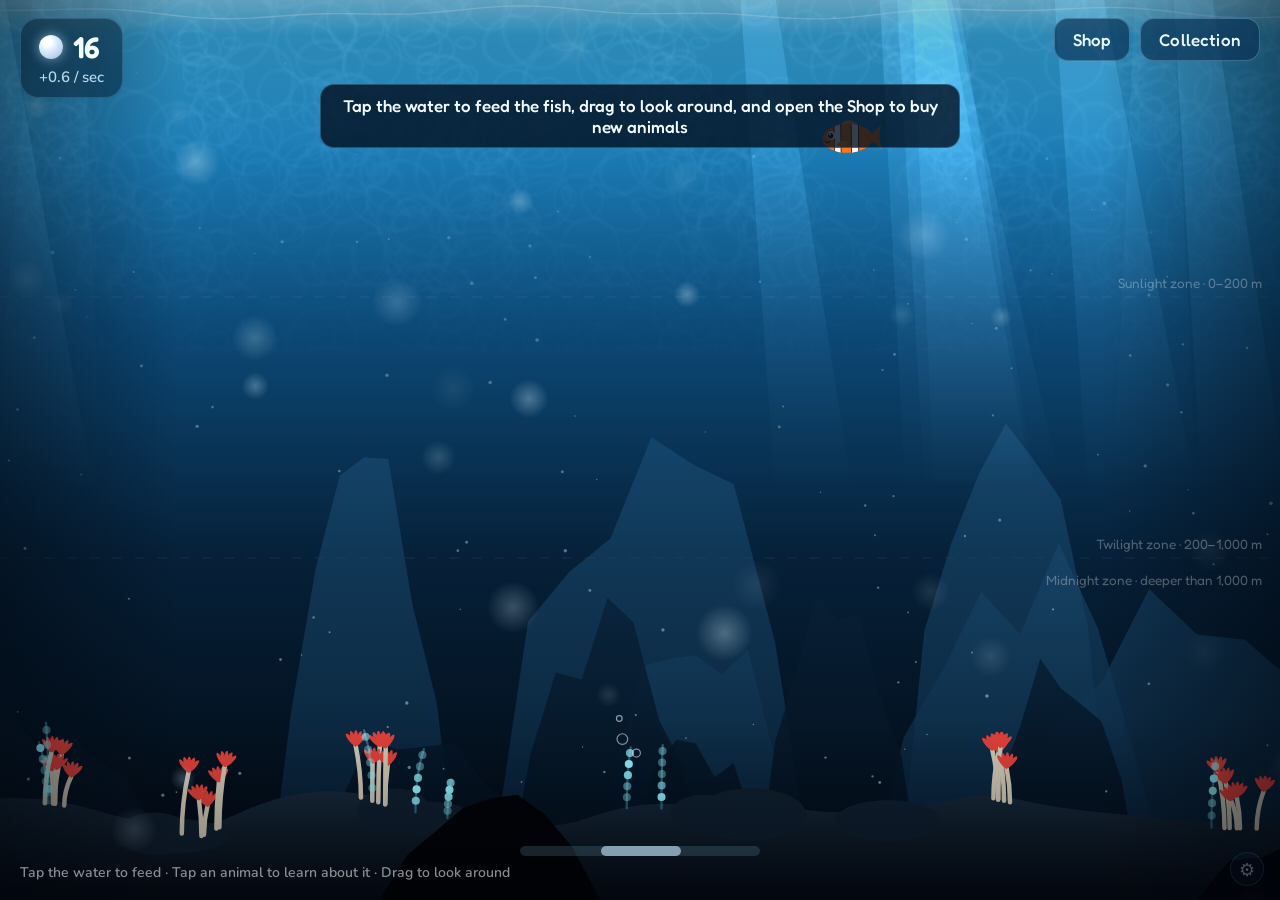
==== commit c9f2525c: "Achievement stickers (hard to earn) 21 badge stickers in a new Stickers tab of the Collection Book: " ====
--- a/deep-sea/index.html
+++ b/deep-sea/index.html
@@ -117,6 +117,8 @@
     color:#10263a;pointer-events:none}
   .badge.rare{background:linear-gradient(135deg,#f4f8ff,#b9c8d8 45%,#ffffff 55%,#9fb2c6)}
   .badge.legendary{background:linear-gradient(90deg,#ff9ac8,#ffd67a,#9dffb8,#8fd8ff,#c9a0ff);background-size:200% 100%;animation:holo 3s linear infinite}
+  .tile .prog{display:block;font-family:var(--body);font-weight:700;font-size:12px;color:var(--aqua);margin-top:2px}
+  .tile.unk .prog{opacity:1}
   .detail .badge{position:static;display:inline-block;margin-bottom:6px;min-width:0;flex:none}
   @keyframes holo{to{background-position:200% 0}}
 
@@ -181,6 +183,7 @@
   <div class="tabs" id="bookTabs">
     <button data-tab="real" class="on">Real Animals</button>
     <button data-tab="legend">Legendary</button>
+    <button data-tab="ach">Stickers</button>
   </div>
   <div id="bookDetail" class="detail hidden"></div>
   <div id="bookGrid" class="grid"></div>
@@ -710,7 +713,11 @@
 // Pearl vault cap: well above the most expensive item (20 billion) so nothing ever becomes unreachable,
 // but low enough that numbers stay exact and readable no matter how long the tank runs.
 const CAP = 1e11;
-function addPearls(n) { if (Number.isFinite(n) && n > 0) state.pearls = Math.min(CAP, state.pearls + n); }
+function addPearls(n) {
+  if (!Number.isFinite(n) || n <= 0) return;
+  state.pearls = Math.min(CAP, state.pearls + n);
+  if (state.stats && state.stats.earned < 1e15) state.stats.earned += n;
+}
 state.pearls = Number.isFinite(state.pearls) ? Math.max(0, Math.min(CAP, state.pearls)) : 0;
 for (const sp of SP) {
   const n = Math.floor(Number(state.owned[sp.id]) || 0);
@@ -878,7 +885,7 @@
   if (!o) return false;
   o.leaving = true; o.face = o.x < WW / 2 ? -1 : 1;
   state.owned[sp.id] = Math.max(0, (state.owned[sp.id] || 0) - 1);
-  toast(sp.name + ' swam home to the sea');
+  S.releases++; toast(sp.name + ' swam home to the sea');
   save(); updateHud(); return true;
 }
 function releaseById(id) { const o = creatures.find(c => c.id === id); return o ? release(o.sp, o) : false; }
@@ -886,7 +893,7 @@
 /* ================= giant visitors ================= */
 const PASSERS = SP.filter(s => s.pass);
 function teaseCandidate() { return PASSERS.find(s => !has(s) && unlocked(s)); }
-function startPass(sp, tease) {
+function startPass(sp, tease, summoned) {
   const s = sp.size * u, b = sp.box, dir = Math.random() < .5 ? 1 : -1;
   // A real visit crosses the whole tank and the camera follows it.
   // A mystery shadow only crosses what is on screen right now, so it isn't missed.
@@ -896,6 +903,7 @@
   const secs = tease ? sp.pass.secs : sp.pass.secs * 2;
   pass = { sp, tease, dir, x: x0, x0, x1, y: H * sp.pass.y, s, t: 0, speed: Math.abs(x1 - x0) / secs };
   lastPass = sp.id;
+  if (tease) S.teases++; else if (!summoned) S.seen[sp.id] = (S.seen[sp.id] || 0) + 1;
   toast(tease ? 'Something very big... is swimming in the sea' : sp.pass.msg);
 }
 function schedulePass() {
@@ -954,7 +962,7 @@
     chest.open = Math.min(1, chest.open + dt);
     if (chest.open >= 1) {
       chest.phase = 2; chest.hold = 3;
-      const bonus = Math.max(10, income() * 30); addPearls(bonus);
+      const bonus = Math.max(10, income() * 30); addPearls(bonus); S.chests++;
       const x = WW * DECOR.find(d => d.id === 'chest').xs[0], y = seabedY(x) - u * 3;
       floatText(x, y - u * 4, '+' + fmt(bonus));
       for (let i = 0; i < 26; i++) sparks.push({ x: x + rand(-2, 2) * u, y, vx: rand(-4, 4) * u, vy: rand(-18, -8) * u, life: rand(1.5, 2.6) });
@@ -1203,7 +1211,7 @@
 function frame(now) {
   const rdt = Math.max(0, (now - last) / 1000); last = now;
   const dt = Math.min(rdt, .05); T += dt;
-  addPearls(income() * rdt);
+  addPearls(income() * rdt); sessionT += rdt;
 
   for (const o of creatures) updCreature(o, dt);
   creatures = creatures.filter(o => !o.gone);
@@ -1220,7 +1228,7 @@
   sendSnapshot();
 
   hudT -= rdt;
-  if (hudT <= 0) { hudT = .25; updateHud(); }
+  if (hudT <= 0) { hudT = .25; updateHud(); countDay(); checkAch(false); }
   requestAnimationFrame(frame);
 }
 
@@ -1374,7 +1382,7 @@
    legendary ones get a moving rainbow holo sheen, a glare band and glitter. The sheen follows the finger
    or mouse over the sticker, and drifts on its own otherwise. */
 const RARITY = ['', 'rare', 'legendary'];
-const tierOf = sp => sp.legend || sp.pass ? 2 : SP.indexOf(sp) >= SP.indexOf(BY.whaleshark) ? 1 : 0;
+const tierOf = sp => sp.tier != null ? sp.tier : sp.legend || sp.pass ? 2 : SP.indexOf(sp) >= SP.indexOf(BY.whaleshark) ? 1 : 0;
 const stickerCache = new Map();
 function tinted(src, color) {
   const c = document.createElement('canvas'); c.width = src.width; c.height = src.height;
@@ -1385,7 +1393,7 @@
   const key = sp.id + ':' + w;
   if (stickerCache.has(key)) return stickerCache.get(key);
   const art = document.createElement('canvas'); art.width = w; art.height = h;
-  drawFit(art, c => sp.draw(c, 1.3, { puff: 0, open: 0 }), sp.box, false, .8);
+  drawFit(art, c => sp.draw(c, 1.3, { puff: 0, open: 0 }), sp.box, false, sp.stickerFill || .8);
   const r = Math.max(3, h * .045), white = tinted(art, '#fff');
   const mask = document.createElement('canvas'); mask.width = w; mask.height = h;
   const m = mask.getContext('2d');
@@ -1465,11 +1473,103 @@
   return b;
 }
 
+/* ----- achievement stickers -----
+   Deliberately slow: common ones take days of play, rare ones weeks, legendary ones a long-running tank.
+   Summoning a visitor from the book does not count as seeing it, so the counts can't be farmed. */
+const S = state.stats = Object.assign({ feeds: 0, tapped: [], puffs: 0, releases: 0, chests: 0, teases: 0, seen: {},
+  earned: state.pearls, days: 0, lastDay: '' }, state.stats || {});
+state.ach = state.ach || {};
+let sessionT = 0;
+const REAL = SP.filter(s => !s.legend && !s.pass), LEGENDS = SP.filter(s => s.legend);
+const own = id => state.owned[id] || 0;
+const achCols = [['#8ff5e8', '#0f7c86'], ['#d6bdff', '#5b2fc0'], ['#fff1a8', '#d98200']];
+function achArt(tier, icon) {
+  return (c, t) => {
+    const [hi, lo] = achCols[tier];
+    if (tier) { c.fillStyle = lo; c.beginPath(); for (let i = 0; i < 36; i++) { const a = i / 36 * TAU, r = i % 2 ? 1 : .9; c.lineTo(Math.cos(a) * r, Math.sin(a) * r); } c.fill(); }
+    const g = c.createRadialGradient(-.25, -.3, .05, 0, 0, .85); g.addColorStop(0, hi); g.addColorStop(1, lo);
+    c.fillStyle = g; c.beginPath(); c.arc(0, 0, .82, 0, TAU); c.fill();
+    c.strokeStyle = 'rgba(255,255,255,.55)'; c.lineWidth = .05; c.beginPath(); c.arc(0, 0, .7, 0, TAU); c.stroke();
+    c.save(); icon(c, t, lo); c.restore();
+  };
+}
+const ic = {
+  sp: (id, k = 1, dx = 0, dy = 0) => c => {
+    const sp = BY[id], b = sp.box, bw = b[2] - b[0], bh = b[3] - b[1], s = 1.05 * k / Math.max(bw, bh);
+    c.translate(dx - (b[0] + bw / 2) * s, dy - (b[1] + bh / 2) * s); c.scale(s, s); sp.draw(c, 1.3, { puff: 0, open: 0 });
+  },
+  pearl: (c, t, lo) => {
+    const g = c.createRadialGradient(-.12, -.14, .02, 0, 0, .4); g.addColorStop(0, '#fff'); g.addColorStop(.5, '#eaf4ff'); g.addColorStop(1, '#9fb8d6');
+    c.fillStyle = g; c.beginPath(); c.arc(0, 0, .38, 0, TAU); c.fill(); ell(c, -.13, -.15, .09, .06, 'rgba(255,255,255,.9)');
+  },
+  glass: c => {
+    c.strokeStyle = '#fff'; c.lineWidth = .1; c.lineCap = 'round';
+    c.beginPath(); c.arc(-.08, -.08, .28, 0, TAU); c.stroke(); c.beginPath(); c.moveTo(.13, .13); c.lineTo(.38, .38); c.stroke();
+    c.fillStyle = 'rgba(255,255,255,.25)'; c.beginPath(); c.arc(-.08, -.08, .23, 0, TAU); c.fill();
+  },
+  heart: c => { c.fillStyle = '#ff7aa8'; c.beginPath(); c.moveTo(0, .32); c.bezierCurveTo(-.55, -.02, -.3, -.5, 0, -.2); c.bezierCurveTo(.3, -.5, .55, -.02, 0, .32); c.fill(); },
+  moon: (c, t, lo) => { ell(c, 0, 0, .36, .36, '#fff3b0'); ell(c, .16, -.1, .3, .3, lo); for (const [x, y] of [[-.35, -.3], [.3, .3], [-.1, .38]]) star(c, x, y, .06); },
+  q: c => { c.fillStyle = '#fff'; c.font = '600 0.9px Fredoka, sans-serif'; c.textAlign = 'center'; c.textBaseline = 'middle'; c.fillText('?', 0, .05); },
+  crown: c => {
+    c.fillStyle = '#fff6cf'; c.strokeStyle = '#9a5a00'; c.lineWidth = .04;
+    c.beginPath(); c.moveTo(-.4, .22); c.lineTo(-.44, -.2); c.lineTo(-.2, .02); c.lineTo(0, -.32); c.lineTo(.2, .02); c.lineTo(.44, -.2); c.lineTo(.4, .22); c.closePath(); c.fill(); c.stroke();
+    for (const [x, col] of [[-.2, '#ff5d7a'], [0, '#5dd6ff'], [.2, '#7dff9a']]) ell(c, x, .1, .05, .05, col);
+  },
+  star: c => { c.fillStyle = '#fff'; c.beginPath(); for (let i = 0; i < 10; i++) { const a = -Math.PI / 2 + i * Math.PI / 5, r = i % 2 ? .17 : .42; c.lineTo(Math.cos(a) * r, Math.sin(a) * r); } c.fill(); },
+  chest: c => { c.translate(0, .22); c.scale(.55, .55); ddChest(c, 0, { open: .6 }); },
+  castle: c => { c.translate(0, .42); c.scale(.3, .3); ddCastle(c, 1); },
+};
+function A(id, name, tier, icon, desc, goal) { return { id: 'a_' + id, name, tier, desc, goal, draw: achArt(tier, icon), box: [-1.02, -1.02, 1.02, 1.02], stickerFill: 1.08 }; }
+const ACH = [
+  A('snack', 'Snack Time', 0, (c, t) => { ic.sp('clown', .6, .08, -.1)(c); }, 'Feed the fish 500 times.', () => [S.feeds, 500]),
+  A('curious', 'Curious Explorer', 0, ic.glass, 'Tap 10 different kinds of animals to learn about them.', () => [S.tapped.length, 10]),
+  A('puff', 'Puff Puff', 0, ic.sp('puffer', .9), 'Make a pufferfish puff up 100 times.', () => [S.puffs, 100]),
+  A('school', 'Full School', 0, ic.sp('clown', .95), 'Have 12 clownfish in the tank at once.', () => [own('clown'), 12]),
+  A('shadow', 'Mystery Shadow', 0, ic.q, 'Spot 5 mystery shadows in the deep.', () => [S.teases, 5]),
+  A('kind', 'Kind Keeper', 0, ic.heart, 'Release 10 animals back to the sea.', () => [S.releases, 10]),
+  A('pearls', 'Pearl Collector', 0, ic.pearl, 'Collect 10 million pearls in total.', () => [S.earned, 1e7]),
+  A('chef', 'Master Chef', 1, ic.sp('whaleshark', .95), 'Feed the fish 5,000 times.', () => [S.feeds, 5000]),
+  A('biologist', 'Marine Biologist', 1, ic.sp('squid', 1), 'Learn about every real sea animal.', () => [REAL.filter(s => S.tapped.includes(s.id)).length, REAL.length]),
+  A('deep', 'Into the Deep', 1, ic.sp('angler', .95), 'Fill the midnight zone: every anglerfish, vampire squid, gulper eel and dumbo octopus.',
+    () => [['angler', 'vampire', 'gulper', 'dumbo'].reduce((a, id) => a + own(id), 0), ['angler', 'vampire', 'gulper', 'dumbo'].reduce((a, id) => a + BY[id].max, 0)]),
+  A('spotter', 'Bloop Spotter', 1, ic.sp('bloop', 1), 'See The Bloop swim by 25 times.', () => [S.seen.bloop || 0, 25]),
+  A('treasure', 'Treasure Hunter', 1, ic.chest, 'Watch the treasure chest open 100 times.', () => [S.chests, 100]),
+  A('designer', 'Interior Designer', 1, ic.castle, 'Own every decoration.', () => [DECOR.filter(d => state.decor[d.id]).length, DECOR.length]),
+  A('night', 'Night Watch', 1, ic.moon, 'Keep the tank open for 8 hours in one go.', () => [Math.floor(sessionT / 60), 480]),
+  A('tycoon', 'Pearl Tycoon', 1, ic.pearl, 'Collect 10 billion pearls in total.', () => [S.earned, 1e10]),
+  A('emperor', 'Pearl Emperor', 2, ic.crown, 'Collect 1 trillion pearls in total.', () => [S.earned, 1e12]),
+  A('legends', 'Legend Keeper', 2, ic.sp('naga', 1), 'Find every legendary creature.', () => [LEGENDS.filter(has).length, LEGENDS.length]),
+  A('complete', 'Complete Collection', 2, ic.star, 'Find all 20 animals and fill the tank with every real animal it can hold.',
+    () => [SP.filter(has).length + REAL.reduce((a, s) => a + own(s.id), 0), SP.length + REAL.reduce((a, s) => a + s.max, 0)]),
+  A('quake', 'Earthquake!', 2, ic.sp('anon', 1), 'Feel Pla Anon move 10 times.', () => [S.seen.anon || 0, 10]),
+  A('superfan', 'Bloop Superfan', 2, ic.sp('bloop', 1), 'See The Bloop swim by 100 times.', () => [S.seen.bloop || 0, 100]),
+  A('devoted', 'Devoted Keeper', 2, ic.sp('turtle', .95), 'Visit the tank on 30 different days.', () => [S.days, 30]),
+];
+const achDone = a => { const [cur, max] = a.goal(); return cur >= max; };
+function checkAch(silent) {
+  const fresh = [];
+  for (const a of ACH) if (!state.ach[a.id] && achDone(a)) { state.ach[a.id] = Date.now(); fresh.push(a); }
+  if (!fresh.length) return;
+  save();
+  if (silent) { setTimeout(() => toast(`You earned ${fresh.length} new sticker${fresh.length > 1 ? 's' : ''}! Look in the Collection.`), 6000); return; }
+  const a = fresh[fresh.length - 1];
+  showInfo('New sticker: ' + a.name, RARITY[a.tier] ? RARITY[a.tier] + ' sticker' : 'Sticker', a.desc);
+  const cx = camX + slot * W + W / 2, cy = H * .4;
+  for (let i = 0; i < 60; i++) sparks.push({ x: cx + rand(-3, 3) * u, y: cy, vx: rand(-14, 14) * u, vy: rand(-26, -6) * u, life: rand(1.6, 3) });
+  if (fresh.length > 1) toast(`You earned ${fresh.length} new stickers!`);
+}
+function countDay() {
+  const d = new Date(), day = `${d.getFullYear()}-${d.getMonth() + 1}-${d.getDate()}`;
+  if (S.lastDay !== day) { S.lastDay = day; S.days++; }
+}
+const achProgress = a => { const [cur, max] = a.goal(); return `${fmt(Math.min(cur, max))} / ${fmt(max)}`; };
+
 /* ----- collection book ----- */
 let bookTab = 'real', bookSel = null;
 function renderBook() {
   bookFx = [];
   if (!bookRAF) bookRAF = requestAnimationFrame(bookLoop);
+  if (bookTab === 'ach') { renderStickers(); return; }
   const all = SP.length, found = SP.filter(has).length;
   $('bookCount').textContent = `Found ${found} of ${all}`;
   const grid = $('bookGrid'); grid.innerHTML = '';
@@ -1495,7 +1595,7 @@
       const b = document.createElement('button'); b.textContent = 'Call it to swim by';
       b.onclick = () => {
         if (pass) { toast('Wait for the one swimming now to pass by'); return; }
-        startPass(bookSel, false); passTimer = rand(150, 240); $('book').classList.add('hidden'); wake();
+        startPass(bookSel, false, true); passTimer = rand(150, 240); $('book').classList.add('hidden'); wake();
       };
       box.append(b);
     }
@@ -1504,6 +1604,30 @@
       ? `<h3>???</h3><div class="zone">Not found yet</div><p>Collect ${fmt(price(bookSel))} pearls, then buy it in the Shop.</p>`
       : `<h3>???</h3><div class="zone">Not found yet</div><p>Buy the ${SP[SP.indexOf(bookSel) - 1].name} first to find out what this is.</p>`;
   }
+  det.append(box);
+}
+function renderStickers() {
+  const got = ACH.filter(a => state.ach[a.id]).length;
+  $('bookCount').textContent = `Stickers ${got} of ${ACH.length}`;
+  const grid = $('bookGrid'); grid.innerHTML = '';
+  for (const a of ACH) {
+    const done = !!state.ach[a.id];
+    const tile = document.createElement('div'); tile.className = 'tile' + (done ? '' : ' unk') + (bookSel === a ? ' sel' : '');
+    tile.append(done ? stickerEl(a, 240, 172, tile) : preview(a, 240, 172, true));
+    const bd = done && badge(a); if (bd) tile.append(bd);
+    const label = document.createElement('div'); label.textContent = a.name; tile.append(label);
+    if (!done) { const p = document.createElement('small'); p.className = 'prog'; p.textContent = achProgress(a); tile.append(p); }
+    tile.onclick = () => { bookSel = a; renderBook(); };
+    grid.append(tile);
+  }
+  const det = $('bookDetail');
+  if (!bookSel || !ACH.includes(bookSel)) { det.classList.add('hidden'); return; }
+  det.classList.remove('hidden'); det.innerHTML = '';
+  const a = bookSel, done = !!state.ach[a.id];
+  det.append(done ? stickerEl(a, 480, 300) : preview(a, 480, 300, true));
+  const box = document.createElement('div'), bd = badge(a);
+  const when = done ? 'Earned ' + new Date(state.ach[a.id]).toLocaleDateString('en-GB', { day: 'numeric', month: 'short', year: 'numeric' }) : 'Locked · ' + achProgress(a);
+  box.innerHTML = `${bd ? bd.outerHTML : ''}<h3>${a.name}</h3><div class="zone">${when}</div><p>${a.desc}</p>`;
   det.append(box);
 }
 document.querySelectorAll('#bookTabs button').forEach(b => b.onclick = () => {
@@ -1553,13 +1677,18 @@
   let card = null;
   for (let i = creatures.length - 1; i >= 0 && !card; i--) {
     const o = creatures[i];
-    if (!o.leaving && hitCreature(o, wx, wy)) { card = speciesCard(o.sp, o); if (o.sp.id === 'puffer') o.puffT = 2.5; }
+    if (!o.leaving && hitCreature(o, wx, wy)) {
+      card = speciesCard(o.sp, o);
+      if (!S.tapped.includes(o.sp.id)) S.tapped.push(o.sp.id);
+      if (o.sp.id === 'puffer') { o.puffT = 2.5; S.puffs++; }
+    }
   }
   if (!card) for (const p of decorSpots()) if (inBox(p.d, (wx - p.x) / p.s, (wy - p.y) / p.s)) { card = [p.d.name, 'Decoration', p.d.desc, 0]; break; }
   if (!card && hitPass(wx, wy)) card = pass.tease
     ? ['???', 'Mystery animal', `Something very big lives in the sea... Collect ${fmt(price(pass.sp))} pearls to meet it.`, 0]
     : speciesCard(pass.sp);
   if (card) { if (fromView) post({ type: 'card', card }); else showInfo(...card); return; }
+  if (wy < H * .6) S.feeds++;
   if (wy < H * .6) for (let i = 0; i < 4 && pellets.length < 60; i++) pellets.push({ x: wx + rand(-2, 2) * u, y: wy + rand(-1, 1) * u, ph: rand(0, 9) });
 }
 function viewToWorld(x, y) { return [camX + slot * W + x / vs, y / vs]; }
@@ -1660,6 +1789,7 @@
     setTimeout(() => toast('While the tank was closed, your animals collected ' + fmt(got) + ' pearls'), 600);
   } else setTimeout(() => toast('Tap the water to feed the fish, drag to look around, and open the Shop to buy new animals'), 600);
   passTimer = PASSERS.some(has) ? 30 : 90;
+  countDay(); checkAch(true);
   prepareDual();
   wake();
   requestAnimationFrame(frame);
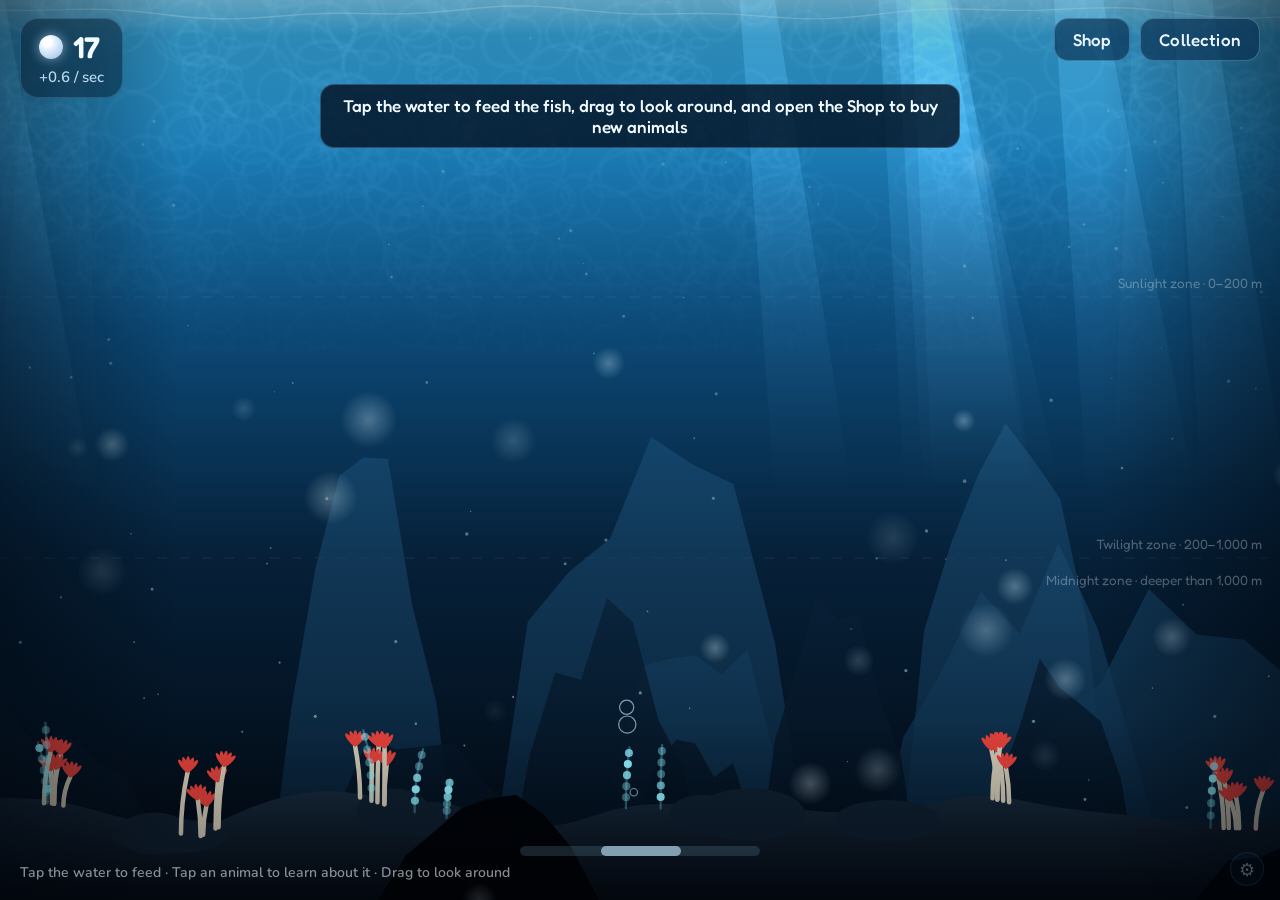
==== commit c90b6780: "Every flyer gets both wings, every figure both arms Audited all creatures in both worlds on a contac" ====
--- a/deep-sea/index.html
+++ b/deep-sea/index.html
@@ -457,6 +457,7 @@
   c.fillStyle = g; c.beginPath(); c.moveTo(.4, -.2); c.quadraticCurveTo(-.4, -.25 + w * .3, -1.08, -.05 + w * .6); c.lineTo(-1.08, .07 + w * .6); c.quadraticCurveTo(-.4, .25 + w * .3, .4, .22); c.fill();
   c.strokeStyle = 'rgba(160,100,10,.6)'; c.lineWidth = .025;
   for (let i = 0; i < 6; i++) { const x = .25 - i * .2, y = w * .3 * (i / 5); c.beginPath(); c.arc(x, y - .06, .07, .2, Math.PI - .2); c.stroke(); c.beginPath(); c.arc(x - .1, y + .07, .07, .2, Math.PI - .2); c.stroke(); }
+  limb(c, .52, .02, .22, .045, -.25 + Math.sin(t * 3 + 1) * .3, '#d9a64a');
   ell(c, .58, 0, .24, .19, '#f0c060');
   ell(c, .58, -.02, .2, .06, '#e8a317');
   limb(c, .62, .08, .25, .05, .3 + Math.sin(t * 3) * .3, '#f0c060');
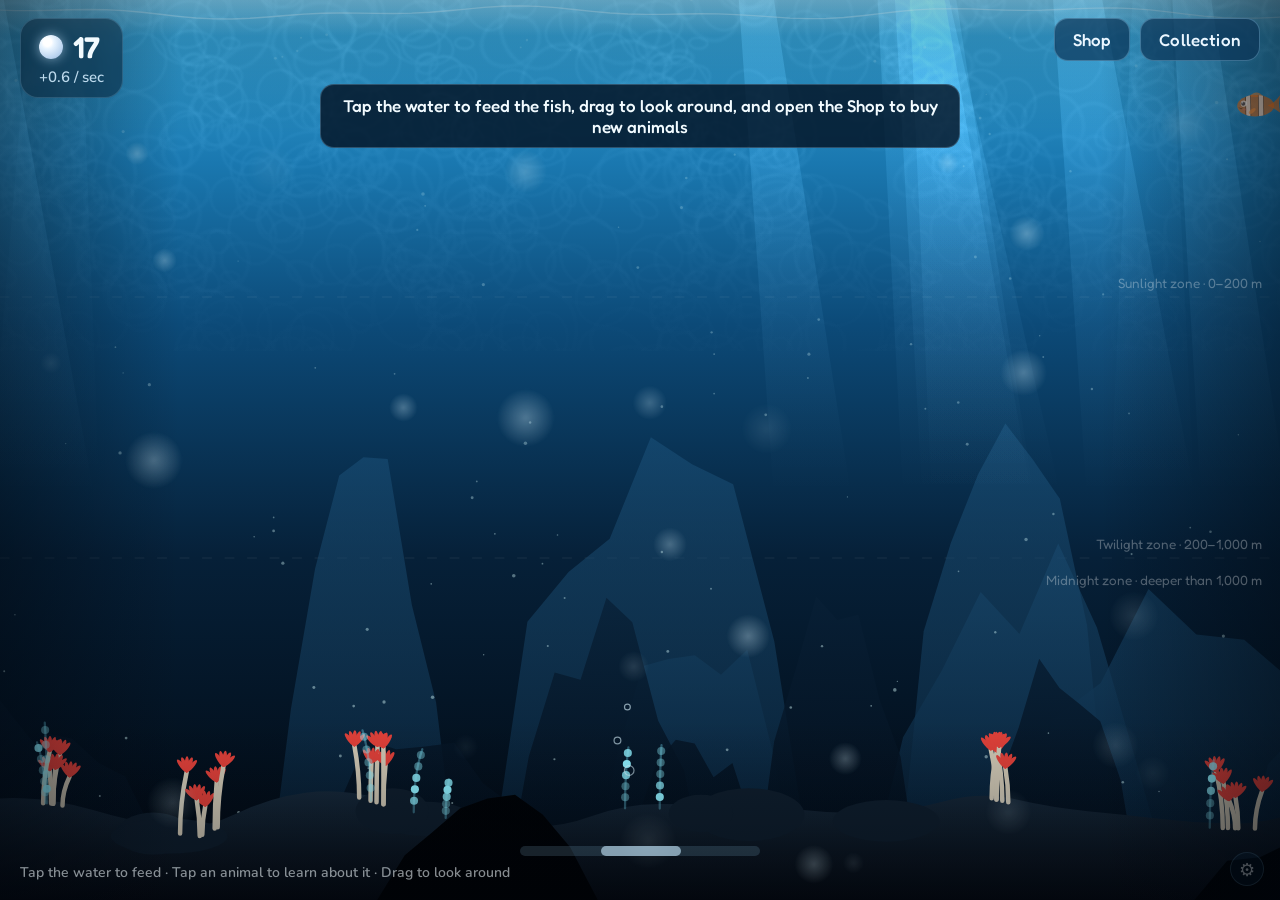
==== commit d53d09c4: "Share one engine between the worlds Split the two self-contained pages into shared/ (engine.js, help" ====
--- a/deep-sea/index.html
+++ b/deep-sea/index.html
@@ -8,1834 +8,17 @@
 <link rel="icon" href="icons/icon-192.png">
 <meta name="theme-color" content="#062038">
 <meta name="mobile-web-app-capable" content="yes">
+<link rel="stylesheet" href="../shared/engine.css">
 <style>
-  /* Fredoka (rounded, bubbly) for titles, names, numbers and buttons; Nunito for reading text. Both SIL OFL, see fonts/. */
-  @font-face{font-family:"Fredoka";src:url(fonts/fredoka.woff2) format("woff2");font-weight:300 700;font-display:swap}
-  @font-face{font-family:"Nunito";src:url(fonts/nunito.woff2) format("woff2");font-weight:200 1000;font-display:swap}
-  :root{--display:"Fredoka","Nunito","Segoe UI",sans-serif;--body:"Nunito","Segoe UI",sans-serif;
-    --ink:#f2fbff;--ink-soft:#bcd9ec;--ink-faint:#8fb3cc;--aqua:#7fe0f5;--gold:#ffd67a}
-  html,body{margin:0;height:100%;overflow:hidden;background:#021018;color:var(--ink);
-    font-family:var(--body);user-select:none;-webkit-font-smoothing:antialiased}
-  canvas#c{display:block;width:100vw;height:100vh;touch-action:none}
-  .hidden{display:none!important}
-  .ui{transition:opacity .8s}
-  body.idle .ui{opacity:0;pointer-events:none}
-  body.idle{cursor:none}
-  .glass{background:rgba(3,16,32,.84);backdrop-filter:blur(8px);border:1px solid rgba(160,220,255,.2);border-radius:20px}
-  .hud{position:fixed;top:18px;left:20px;padding:10px 18px;border-radius:18px;
-    background:rgba(4,20,38,.45);backdrop-filter:blur(6px);border:1px solid rgba(160,220,255,.18)}
-  .pearl{display:flex;align-items:center;gap:10px;font-size:30px;font-weight:700}
-  .gem{width:24px;height:24px;border-radius:50%;flex:none;
-    background:radial-gradient(circle at 35% 30%,#fff 0 18%,#e8f4ff 30%,#b9d3ef 70%,#8aa9cc);box-shadow:0 0 12px rgba(200,230,255,.6)}
-  .rate{font-size:15px;opacity:.8;margin-top:2px}
-  .btns{position:fixed;top:18px;right:20px;display:flex;gap:10px;flex-wrap:wrap;justify-content:flex-end}
-  button{font:inherit;font-size:17px;color:#eaf6ff;background:rgba(10,50,85,.7);border:1px solid rgba(160,220,255,.3);
-    padding:10px 18px;border-radius:14px;cursor:pointer}
-  button:hover:not(:disabled){background:rgba(30,90,140,.85)}
-  button:disabled{opacity:.45;cursor:default}
-  .tabs{display:flex;gap:6px;margin-bottom:10px}
-  .tabs button{flex:1;padding:8px 6px;font-size:15px;background:rgba(10,50,85,.35)}
-  .tabs button.on{background:rgba(40,110,170,.9)}
-  .shop{position:fixed;top:78px;right:20px;width:min(390px,calc(100vw - 40px));max-height:calc(100vh - 110px);overflow-y:auto;padding:14px}
-  .row{display:flex;align-items:center;gap:10px;padding:8px;border-radius:14px}
-  .row+.row{margin-top:4px}
-  .row:hover{background:rgba(120,190,255,.07)}
-  .pv{width:72px;height:52px;border-radius:10px;background:radial-gradient(circle,#154a70,#06203a);flex:none}
-  .info{flex:1;min-width:0}
-  .info b{display:block;font-size:17px}
-  .info small{opacity:.7;font-size:13px}
-  .locked .info{opacity:.6}
-  .buy{padding:8px 12px;font-size:15px;white-space:nowrap}
-  .acts{display:flex;gap:8px;align-items:center}
-  body.book-open .card,body.panel-open .toast{display:none}
-  .book{position:fixed;left:50%;top:50%;transform:translate(-50%,-50%);width:min(880px,calc(100vw - 32px));
-    max-height:calc(100vh - 40px);overflow-y:auto;padding:18px;box-sizing:border-box}
-  .book header{display:flex;align-items:center;gap:12px;margin-bottom:12px}
-  .book h2{margin:0;font-size:24px}
-  .book header span{opacity:.7;flex:1}
-  .grid{display:grid;grid-template-columns:repeat(auto-fill,minmax(122px,1fr));gap:10px}
-  .tile{background:rgba(120,190,255,.06);border-radius:14px;padding:8px;text-align:center;cursor:pointer;border:1px solid transparent;font-size:15px}
-  .tile canvas{width:100%;aspect-ratio:120/86;border-radius:10px;background:radial-gradient(circle,#154a70,#06203a);display:block;margin-bottom:6px}
-  .tile.sel{border-color:rgba(160,220,255,.7)}
-  .tile.unk{opacity:.6}
-  .detail{display:flex;gap:18px;align-items:center;padding:14px;margin-bottom:14px;background:rgba(120,190,255,.08);border-radius:16px;flex-wrap:wrap}
-  .detail canvas{width:240px;height:150px;border-radius:12px;background:radial-gradient(circle,#154a70,#06203a);flex:none}
-  .detail div{flex:1;min-width:220px}
-  .detail h3{margin:0;font-size:26px}
-  .detail .zone{opacity:.65;font-size:14px;margin:2px 0 8px}
-  .detail p{margin:0 0 10px;font-size:18px;line-height:1.55}
-  .card{position:fixed;left:50%;bottom:28px;transform:translate(-50%,20px);width:min(540px,calc(100vw - 40px));
-    padding:16px 22px;opacity:0;pointer-events:none;transition:opacity .4s,transform .4s;box-sizing:border-box}
-  .card.show{opacity:1;transform:translate(-50%,0);pointer-events:auto}
-  #cAct:not(:empty){margin-top:12px;display:flex;gap:8px}
-  .rel{padding:8px 10px;font-size:14px;background:rgba(90,30,40,.55)}
-  .card h3{margin:0;font-size:24px}
-  .card .zone{font-size:14px;opacity:.65;margin:2px 0 8px}
-  .card p{margin:0;font-size:18px;line-height:1.55}
-  .toast{position:fixed;left:50%;top:84px;transform:translate(-50%,-10px);padding:10px 20px;border-radius:14px;
-    background:rgba(3,16,32,.8);border:1px solid rgba(160,220,255,.25);font-size:17px;opacity:0;transition:opacity .5s,transform .5s;pointer-events:none;
-    max-width:calc(100vw - 40px);text-align:center}
-  .toast.show{opacity:1;transform:translate(-50%,0)}
-  .hint{position:fixed;left:20px;bottom:18px;font-size:14px;opacity:.55}
-  .minimap{position:fixed;left:50%;bottom:44px;transform:translateX(-50%);width:min(240px,50vw);height:10px;
-    border-radius:6px;background:rgba(160,220,255,.15);overflow:hidden}
-  #miniView{position:absolute;top:0;bottom:0;border-radius:6px;background:rgba(200,235,255,.6)}
-  .viewtap{position:fixed;left:50%;top:50%;transform:translate(-50%,-50%);padding:18px 28px;border-radius:18px;font-size:22px;
-    background:rgba(3,16,32,.85);border:1px solid rgba(160,220,255,.3);pointer-events:none}
-  .parent{position:fixed;right:16px;bottom:14px}
-  .gear{width:34px;height:34px;padding:0;font-size:18px;opacity:.3;border-radius:50%;background:rgba(10,50,85,.4);
-    position:relative;overflow:hidden;touch-action:none}
-  .gear.holding{opacity:.9}
-  .gear.holding::after{content:'';position:absolute;inset:0;background:rgba(160,220,255,.55);transform-origin:bottom;
-    animation:fillup 2s linear forwards}
-  @keyframes fillup{from{transform:scaleY(0)}to{transform:scaleY(1)}}
-  .pmenu{position:absolute;right:0;bottom:44px;padding:12px;display:flex;flex-direction:column;gap:8px;width:200px}
-  .pmenu small{opacity:.65}
-  body.view .parent,body.view .hud,body.view .btns,body.view .shop,body.view .book,body.view .hint,body.view .minimap{display:none!important}
-  /* ---- type roles: title / label / body ---- */
-  button,.pearl,.info b,.card h3,.detail h3,.book h2,.tile,.toast,.viewtap,.pmenu small,.badge{font-family:var(--display)}
-  button{font-weight:500;letter-spacing:.01em}
-  .pearl{font-weight:600;letter-spacing:.01em}
-  .rate{font-family:var(--body);font-weight:600;color:var(--ink-soft);opacity:1}
-  .info b{font-weight:600;letter-spacing:.01em}
-  .info small{font-weight:600;color:var(--ink-faint);opacity:1}
-  .card h3,.detail h3{font-weight:600;color:#fff;letter-spacing:.01em}
-  .book h2{font-weight:600}
-  .card .zone,.detail .zone,.book header span{font-family:var(--body);font-weight:800;font-size:12px;text-transform:uppercase;
-    letter-spacing:.08em;color:var(--aqua);opacity:1}
-  .card p,.detail p{font-family:var(--body);font-weight:500;color:var(--ink-soft)}
-  .toast{font-weight:500}
-  .hint{font-family:var(--body);font-weight:600}
-  .tile{font-weight:500}
-  .buy{font-weight:600}
-
-  /* ---- collection stickers ---- */
-  .tile{position:relative;transition:transform .2s}
-  .tile:hover{transform:translateY(-2px) rotate(-1deg)}
-  .tile canvas{background:radial-gradient(circle at 50% 40%,#1b5a86,#062038)}
-  .badge{position:absolute;top:12px;left:12px;font-size:10px;font-weight:600;letter-spacing:.1em;padding:3px 7px;border-radius:999px;
-    color:#10263a;pointer-events:none}
-  .badge.rare{background:linear-gradient(135deg,#f4f8ff,#b9c8d8 45%,#ffffff 55%,#9fb2c6)}
-  .badge.legendary{background:linear-gradient(90deg,#ff9ac8,#ffd67a,#9dffb8,#8fd8ff,#c9a0ff);background-size:200% 100%;animation:holo 3s linear infinite}
-  .tile .prog{display:block;font-family:var(--body);font-weight:700;font-size:12px;color:var(--aqua);margin-top:2px}
-  .tile.unk .prog{opacity:1}
-  .detail .badge{position:static;display:inline-block;margin-bottom:6px;min-width:0;flex:none}
-  @keyframes holo{to{background-position:200% 0}}
-
-  /* Phones: shop becomes a bottom sheet, rows get compact, and nothing stacks on top of the shop. */
-  @media (max-width:560px){
-    .hud{top:10px;left:10px;padding:6px 12px;border-radius:14px}
-    .pearl{font-size:22px;gap:8px}
-    .gem{width:18px;height:18px}
-    .rate{font-size:12px}
-    .btns{top:10px;right:10px;gap:6px}
-    .btns button{font-size:14px;padding:8px 12px}
-    .hint{display:none}
-    .toast{top:66px;font-size:14px;padding:8px 14px}
-
-    .shop{top:auto;bottom:0;left:0;right:0;width:auto;max-height:58vh;border-radius:20px 20px 0 0;padding:10px 10px 16px}
-    .tabs button{font-size:13px;padding:7px 4px}
-    .row{display:grid;grid-template-columns:52px minmax(0,1fr) auto;gap:8px;padding:6px 4px}
-    .pv{width:52px;height:38px;border-radius:8px}
-    .info b{font-size:15px;white-space:nowrap;overflow:hidden;text-overflow:ellipsis}
-    .info small{font-size:12px;display:block;white-space:nowrap;overflow:hidden;text-overflow:ellipsis}
-    .acts{flex-direction:column;align-items:stretch;gap:4px}
-    .buy,.rel{padding:6px 10px;font-size:13px}
-    .card{padding:12px 16px;bottom:14px}
-    .card h3{font-size:19px}
-    .card .zone{font-size:12px;margin-bottom:6px}
-    .card p{font-size:15px;line-height:1.5}
-    body.panel-open .card{top:70px;bottom:auto;max-height:calc(42vh - 80px);overflow-y:auto}
-    body.panel-open .minimap,body.panel-open .parent{display:none}
-    .book{padding:12px}
-    .book h2{font-size:20px}
-    .book header{flex-wrap:wrap;gap:4px 10px}
-    .book header span{order:3;flex:0 0 100%;font-size:13px}
-    .book header button{margin-left:auto;padding:6px 14px;font-size:14px}
-    .detail canvas{width:160px;height:100px}
-    .detail h3{font-size:21px}
-    .detail p{font-size:15px}
-    .grid{grid-template-columns:repeat(auto-fill,minmax(96px,1fr));gap:8px}
-  }
+  :root{
+    --bg:#021018;--aqua:#7fe0f5;--accent:160,220,255;--glass:3,16,32;--btn:10,50,85;--btn-hover:30,90,140;--tab-on:40,110,170;
+    --hud:4,20,38;--row-hover:120,190,255;--mini:200,235,255;--pv-a:#154a70;--pv-b:#06203a;--tile-a:#1b5a86;--tile-b:#062038;
+    --gem:radial-gradient(circle at 35% 30%,#fff 0 18%,#e8f4ff 30%,#b9d3ef 70%,#8aa9cc);--gem-glow:rgba(200,230,255,.6)}
 </style>
 </head>
 <body>
-<canvas id="c"></canvas>
-
-<div class="ui hud">
-  <div class="pearl"><span class="gem"></span><span id="pearls">0</span></div>
-  <div class="rate" id="rate">+0 / sec</div>
-</div>
-<div class="ui btns">
-  <button id="shopBtn">Shop</button>
-  <button id="bookBtn">Collection</button>
-</div>
-<aside id="shop" class="ui glass shop hidden">
-  <div class="tabs" id="shopTabs">
-    <button data-tab="real" class="on">Sea Life</button>
-    <button data-tab="legend">Legends</button>
-    <button data-tab="decor">Decor</button>
-  </div>
-  <div id="list"></div>
-</aside>
-<section id="book" class="ui glass book hidden">
-  <header><h2>Collection Book</h2><span id="bookCount"></span><button id="bookClose">Close</button></header>
-  <div class="tabs" id="bookTabs">
-    <button data-tab="real" class="on">Real Animals</button>
-    <button data-tab="legend">Legendary</button>
-    <button data-tab="ach">Stickers</button>
-  </div>
-  <div id="bookDetail" class="detail hidden"></div>
-  <div id="bookGrid" class="grid"></div>
-</section>
-<div class="ui hint">Tap the water to feed · Tap an animal to learn about it · Drag to look around</div>
-<div class="ui parent">
-  <div id="parentMenu" class="glass pmenu hidden">
-    <small>Parent menu</small>
-    <button id="fsBtn">Fullscreen</button>
-    <button id="dualBtn" class="hidden">Two screens</button>
-    <button id="exitBtn">Exit fullscreen</button>
-  </div>
-  <button id="gear" class="gear" aria-label="Parent menu (hold for 2 seconds)">⚙</button>
-</div>
-<div class="ui minimap" id="minimap"><div id="miniView"></div></div>
-<div id="viewTap" class="viewtap hidden">Tap this screen once to go fullscreen</div>
-<div id="card" class="glass card"><h3 id="cName"></h3><div class="zone" id="cZone"></div><p id="cFact"></p><div id="cAct"></div></div>
-<div id="toast" class="toast"></div>
-
-<script>
-"use strict";
-const TAU = Math.PI * 2;
-const rand = (a, b) => a + Math.random() * (b - a);
-const SEABED = 0.9;
-
-/* ================= drawing helpers (unit space) ================= */
-function ell(c, x, y, rx, ry, col, rot = 0) { c.fillStyle = col; c.beginPath(); c.ellipse(x, y, rx, ry, rot, 0, TAU); c.fill(); }
-function eye(c, x, y, r) {
-  ell(c, x, y, r, r, '#fff');
-  ell(c, x + r * .2, y + r * .05, r * .62, r * .62, '#14161f');
-  ell(c, x + r * .38, y - r * .25, r * .24, r * .24, '#fff');
-}
-function smile(c, x, y, r, col = '#5a2a10') {
-  c.strokeStyle = col; c.lineWidth = .05; c.lineCap = 'round';
-  c.beginPath(); c.arc(x, y, r, .15 * Math.PI, .8 * Math.PI); c.stroke();
-}
-function blush(c, x, y, r) { ell(c, x, y, r, r * .6, 'rgba(255,120,140,.45)'); }
-function tail(c, col, t, x0, sz = 1) {
-  const w = Math.sin(t * 10) * .12 * sz;
-  c.fillStyle = col; c.beginPath(); c.moveTo(x0 + .15, 0);
-  c.quadraticCurveTo(x0 - .25 * sz, -.15, x0 - .55 * sz, -.5 * sz + w);
-  c.quadraticCurveTo(x0 - .38 * sz, w * .5, x0 - .55 * sz, .5 * sz + w);
-  c.quadraticCurveTo(x0 - .25 * sz, .15, x0 + .15, 0); c.fill();
-}
-function limb(c, x, y, rx, ry, a, col) {
-  c.save(); c.translate(x, y); c.rotate(a); ell(c, rx * .8, 0, rx, ry, col); c.restore();
-}
-function glow(c, x, y, r, inner, outer) {
-  const g = c.createRadialGradient(x, y, 0, x, y, r);
-  g.addColorStop(0, inner); g.addColorStop(.3, outer); g.addColorStop(1, 'rgba(0,0,0,0)');
-  c.fillStyle = g; c.beginPath(); c.arc(x, y, r, 0, TAU); c.fill();
-}
-
-/* ================= real animals ================= */
-function dClown(c, t) {
-  tail(c, '#ff7a1a', t, -.8);
-  c.fillStyle = '#ff9a45'; c.beginPath(); c.moveTo(-.45, -.45); c.quadraticCurveTo(-.1, -.95, .35, -.5); c.fill();
-  c.save(); c.beginPath(); c.ellipse(0, 0, 1, .58, 0, 0, TAU); c.fillStyle = '#ff7a1a'; c.fill(); c.clip();
-  c.fillStyle = '#fff'; c.fillRect(.28, -1, .24, 2); c.fillRect(-.42, -1, .26, 2);
-  c.fillStyle = '#1b1b1b'; c.fillRect(.25, -1, .03, 2); c.fillRect(.52, -1, .03, 2); c.fillRect(-.45, -1, .03, 2); c.fillRect(-.16, -1, .03, 2);
-  c.restore();
-  limb(c, .05, .18, .22, .1, .6 + Math.sin(t * 9) * .4, '#ff9a45');
-  eye(c, .64, -.12, .17); blush(c, .6, .2, .1); smile(c, .8, .06, .1);
-}
-function dAngel(c, t) {
-  const Y = '#ffd23f', B = '#2f6fd0', s = Math.sin(t * 3) * .05;
-  c.fillStyle = Y;
-  c.beginPath(); c.moveTo(-.5, -.45); c.quadraticCurveTo(-.7, -1.35, -1.05, -1.1 + s); c.quadraticCurveTo(-.2, -.9, .35, -.55); c.fill();
-  c.beginPath(); c.moveTo(-.5, .45); c.quadraticCurveTo(-.7, 1.35, -1.05, 1.1 - s); c.quadraticCurveTo(-.2, .9, .35, .55); c.fill();
-  tail(c, Y, t, -.75, .9);
-  c.save(); c.beginPath(); c.ellipse(0, 0, .9, .72, 0, 0, TAU); c.fillStyle = Y; c.fill(); c.clip();
-  c.fillStyle = B; c.fillRect(.08, -1, .14, 2); c.fillRect(-.4, -1, .14, 2); c.restore();
-  eye(c, .5, -.18, .16); smile(c, .7, .05, .09);
-}
-function dPuffer(c, t, o) {
-  const p = o ? o.puff : 0, r = .7 + .32 * p;
-  tail(c, '#d9b56a', t, -r + .05, .7);
-  if (p > .05) {
-    c.strokeStyle = '#8a6a2a'; c.lineWidth = .05;
-    for (let i = 0; i < 18; i++) {
-      const a = i / 18 * TAU;
-      c.beginPath(); c.moveTo(Math.cos(a) * r * .95, Math.sin(a) * r * .95);
-      c.lineTo(Math.cos(a) * (r + .22 * p), Math.sin(a) * (r + .22 * p)); c.stroke();
-    }
-  }
-  ell(c, 0, 0, r, r, '#e8cf85');
-  ell(c, .05, r * .35, r * .8, r * .5, '#fff6da');
-  for (const [x, y] of [[-.3, -.35], [0, -.55], [-.55, -.05], [.25, -.3], [-.15, -.1]]) ell(c, x * r, y * r, r * .07, r * .07, '#9c7a3a');
-  limb(c, -.05, .1, .22, .1, Math.sin(t * 12) * .5 + .4, '#d9b56a');
-  eye(c, r * .45, -r * .3, .18 + .04 * p); blush(c, r * .5, r * .12, .09);
-  ell(c, r * .92, r * .12, .06, .05 + .04 * p, '#7a4a2a');
-}
-function dTurtle(c, t) {
-  const fl = Math.sin(t * 3) * .5;
-  limb(c, .3, -.3, .5, .14, -.9 - fl, '#4d8f58'); limb(c, -.6, -.2, .3, .12, -2.6, '#4d8f58');
-  ell(c, 1.05, -.02, .32, .25, '#7cc47f');
-  limb(c, .3, .3, .55, .16, .8 + fl, '#6cb877'); limb(c, -.6, .25, .32, .12, 2.5 + fl * .3, '#6cb877');
-  ell(c, 0, 0, .95, .6, '#6b4f2a'); ell(c, 0, -.03, .82, .5, '#8f6d3c');
-  for (const [x, y] of [[-.4, -.1], [0, -.17], [.4, -.1], [-.2, .2], [.2, .2]]) ell(c, x, y, .16, .13, '#a98450');
-  eye(c, 1.15, -.1, .09); smile(c, 1.2, 0, .07, '#2d5a33');
-}
-function dSword(c, t) {
-  const w = Math.sin(t * 10) * .08;
-  c.fillStyle = '#c8d3e0'; c.beginPath(); c.moveTo(.85, -.06); c.lineTo(1.95, 0); c.lineTo(.85, .06); c.fill();
-  c.fillStyle = '#2a4d7a';
-  c.beginPath(); c.moveTo(-1, 0); c.quadraticCurveTo(-1.2, -.3, -1.5, -.65 + w); c.quadraticCurveTo(-1.25, 0, -1.5, .65 + w); c.quadraticCurveTo(-1.2, .3, -1, 0); c.fill();
-  c.beginPath(); c.moveTo(-.1, -.25); c.quadraticCurveTo(0, -.8, -.35, -.8); c.quadraticCurveTo(-.3, -.5, -.5, -.25); c.fill();
-  const g = c.createLinearGradient(0, -.3, 0, .3); g.addColorStop(0, '#2d5d95'); g.addColorStop(1, '#dfe8f2');
-  c.fillStyle = g; c.beginPath(); c.moveTo(.95, 0); c.bezierCurveTo(.7, -.35, -.6, -.35, -1.05, 0); c.bezierCurveTo(-.6, .32, .7, .32, .95, 0); c.fill();
-  limb(c, .3, .12, .35, .07, .6 + Math.sin(t * 6) * .2, '#3a6aa0');
-  eye(c, .62, -.07, .1);
-}
-function dJelly(c, t) {
-  const p = Math.sin(t * 3);
-  c.lineCap = 'round';
-  c.strokeStyle = 'rgba(255,180,230,.55)'; c.lineWidth = .05;
-  for (let i = 0; i < 5; i++) {
-    const x0 = -.5 + i * .25; c.beginPath(); c.moveTo(x0, .2);
-    for (let k = 1; k <= 8; k++) c.lineTo(x0 + Math.sin(t * 2 + k * .7 + i) * .12, .2 + k * .2);
-    c.stroke();
-  }
-  c.strokeStyle = 'rgba(255,150,215,.7)'; c.lineWidth = .12;
-  for (const x0 of [-.12, .12]) {
-    c.beginPath(); c.moveTo(x0, .2);
-    for (let k = 1; k <= 5; k++) c.lineTo(x0 + Math.sin(t * 2.4 + k + x0 * 9) * .1, .2 + k * .2);
-    c.stroke();
-  }
-  c.save(); c.scale(1 + p * .08, 1 - p * .08);
-  const g = c.createRadialGradient(0, -.3, .1, 0, -.2, .9);
-  g.addColorStop(0, 'rgba(255,215,245,.92)'); g.addColorStop(1, 'rgba(240,120,210,.6)');
-  c.fillStyle = g; c.beginPath(); c.moveTo(-.8, .25); c.bezierCurveTo(-.85, -.85, .85, -.85, .8, .25);
-  for (let i = 7; i >= 0; i--) { const x = -.8 + i * .2; c.quadraticCurveTo(x + .1, .38, x, .25); }
-  c.fill();
-  ell(c, -.22, -.15, .07, .07, '#3a1030'); ell(c, .22, -.15, .07, .07, '#3a1030');
-  blush(c, -.4, -.02, .09); blush(c, .4, -.02, .09); smile(c, 0, -.06, .1, '#8a2a6a');
-  c.restore();
-}
-function dWhaleShark(c, t) {
-  const w = Math.sin(t * 4) * .1;
-  c.fillStyle = '#34506e';
-  c.beginPath(); c.moveTo(-1, 0); c.quadraticCurveTo(-1.2, -.3, -1.55, -.85 + w); c.quadraticCurveTo(-1.3, -.1, -1.4, .5 + w); c.quadraticCurveTo(-1.2, .2, -1, 0); c.fill();
-  c.beginPath(); c.moveTo(-.2, -.4); c.lineTo(-.45, -.82); c.lineTo(-.65, -.36); c.fill();
-  c.save();
-  const g = c.createLinearGradient(0, -.5, 0, .45); g.addColorStop(0, '#3f6286'); g.addColorStop(.6, '#5d7f9f'); g.addColorStop(1, '#c9d7e3');
-  c.beginPath(); c.moveTo(1.05, .05); c.bezierCurveTo(1, -.6, -.6, -.6, -1.05, 0); c.bezierCurveTo(-.6, .5, 1, .5, 1.05, .05);
-  c.fillStyle = g; c.fill(); c.clip();
-  c.fillStyle = 'rgba(240,248,255,.85)';
-  for (let i = 0; i < 10; i++) for (let j = 0; j < 4; j++) {
-    const x = -.85 + i * .19 + (j % 2) * .09, y = -.38 + j * .12 + Math.sin(i * 3.1 + j) * .02;
-    ell(c, x, y, .035, .035, 'rgba(240,248,255,.85)');
-  }
-  c.restore();
-  c.strokeStyle = '#1c2e44'; c.lineWidth = .04; c.beginPath(); c.moveTo(1.02, .12); c.quadraticCurveTo(.85, .2, .7, .16); c.stroke();
-  limb(c, .2, .28, .45, .1, .7 + Math.sin(t * 2) * .2, '#34506e');
-  eye(c, .74, -.1, .07); blush(c, .8, .02, .06);
-}
-function dSquid(c, t) {
-  c.lineCap = 'round';
-  for (let i = 0; i < 8; i++) {
-    const off = (i - 3.5) * .07;
-    c.strokeStyle = i % 2 ? '#b8403a' : '#cf5048'; c.lineWidth = .09 - .004 * i;
-    c.beginPath(); c.moveTo(-.4, off);
-    for (let k = 1; k <= 6; k++) c.lineTo(-.4 - k * .28, off * (1 + k * .5) + Math.sin(t * 3 + k * .8 + i) * .08 * k / 3);
-    c.stroke();
-  }
-  c.strokeStyle = '#c24740'; c.lineWidth = .045;
-  for (const s of [-1, 1]) {
-    c.beginPath(); c.moveTo(-.4, s * .05); let ex = 0, ey = 0;
-    for (let k = 1; k <= 10; k++) { ex = -.4 - k * .27; ey = s * .12 + Math.sin(t * 2.5 + k * .6 + s) * .1 * k / 4; c.lineTo(ex, ey); }
-    c.stroke(); ell(c, ex, ey, .14, .07, '#c24740');
-  }
-  const f = Math.sin(t * 4) * .05;
-  c.fillStyle = '#c94840'; c.beginPath(); c.moveTo(1.1, 0); c.lineTo(1.65, -.38 + f); c.lineTo(1.95, 0); c.lineTo(1.65, .38 - f); c.fill();
-  c.fillStyle = '#e0604f'; c.beginPath(); c.moveTo(-.15, -.3); c.quadraticCurveTo(1, -.42, 1.8, 0); c.quadraticCurveTo(1, .42, -.15, .3); c.fill();
-  for (const [x, y] of [[.3, -.12], [.7, .08], [1.1, -.05], [.5, .18]]) ell(c, x, y, .05, .04, '#f08a78');
-  ell(c, -.3, 0, .32, .27, '#d9564a');
-  ell(c, -.28, -.05, .17, .17, '#fff'); ell(c, -.32, -.05, .12, .12, '#1a2a4a'); ell(c, -.27, -.1, .04, .04, '#fff');
-}
-function dAngler(c, t) {
-  const lx = 1.05, ly = -.95 + Math.sin(t * 2) * .05, pulse = .75 + .25 * Math.sin(t * 2.3);
-  c.strokeStyle = '#6b5a80'; c.lineWidth = .05;
-  c.beginPath(); c.moveTo(.35, -.62); c.quadraticCurveTo(.75, -1.35, lx, ly); c.stroke();
-  c.globalAlpha *= pulse; glow(c, lx, ly, .7, 'rgba(220,255,255,1)', 'rgba(90,220,255,.45)'); c.globalAlpha /= pulse;
-  ell(c, lx, ly, .08, .08, '#eaffff');
-  tail(c, '#4a3c5e', t * .6, -.8);
-  c.beginPath(); c.ellipse(0, 0, .95, .78, 0, 0, TAU); c.fillStyle = '#5a4870'; c.fill();
-  c.strokeStyle = 'rgba(140,210,255,.35)'; c.lineWidth = .05; c.stroke();
-  c.fillStyle = '#1a1024'; c.beginPath(); c.moveTo(.97, -.2); c.lineTo(.35, .15); c.lineTo(.95, .5); c.fill();
-  c.fillStyle = '#f4f0ff';
-  for (let k = 0; k < 4; k++) {
-    const f = .12 + k * .22;
-    let x = .97 - .62 * f, y = -.2 + .35 * f;
-    c.beginPath(); c.moveTo(x - .05, y); c.lineTo(x + .05, y); c.lineTo(x, y + .14); c.fill();
-    x = .95 - .6 * f; y = .5 - .35 * f;
-    c.beginPath(); c.moveTo(x - .05, y); c.lineTo(x + .05, y); c.lineTo(x, y - .14); c.fill();
-  }
-  limb(c, -.2, .15, .25, .12, .7 + Math.sin(t * 5) * .3, '#6d5a88');
-  ell(c, .45, -.38, .11, .11, '#cfe0ff'); ell(c, .48, -.38, .06, .06, '#101018');
-}
-function dVampire(c, t) {
-  const f = Math.sin(t * 2.5);
-  c.fillStyle = '#2b0a10';
-  for (let i = 0; i < 8; i++) { const x = -.75 + i * .214; ell(c, x, .78 + Math.sin(t * 2 + i) * .04, .06, .12, '#2b0a10'); }
-  ell(c, 0, .38, .85 + f * .06, .45, '#5a1420');
-  c.strokeStyle = 'rgba(255,200,210,.35)'; c.lineWidth = .03;
-  for (let i = 0; i < 8; i++) { const x = -.75 + i * .214; c.beginPath(); c.moveTo(x * .5, .1); c.lineTo(x, .75); c.stroke(); }
-  for (const s of [-1, 1]) { c.save(); c.translate(s * .4, -.72); c.rotate(s * (.5 + f * .35)); ell(c, s * .2, 0, .26, .13, '#7a2030'); c.restore(); }
-  const g = c.createRadialGradient(-.1, -.5, .05, 0, -.3, .7); g.addColorStop(0, '#9a3040'); g.addColorStop(1, '#4a0f1a');
-  c.fillStyle = g; c.beginPath(); c.ellipse(0, -.3, .55, .62, 0, 0, TAU); c.fill();
-  for (const s of [-1, 1]) {
-    glow(c, s * .24, -.18, .3, 'rgba(200,240,255,1)', 'rgba(80,160,255,.4)');
-    ell(c, s * .24, -.18, .11, .11, '#dff4ff'); ell(c, s * .24 + .02, -.17, .06, .06, '#0a0f25');
-    const a = .6 + .4 * Math.sin(t * 3 + s);
-    c.globalAlpha *= a; ell(c, s * .5, -.62, .04, .04, '#9ff'); c.globalAlpha /= a;
-  }
-}
-function dGulper(c, t) {
-  const pts = [[0, 0]];
-  for (let k = 1; k <= 12; k++) pts.push([-k * .26, Math.sin(t * 4 - k * .6) * .12 * (k / 6)]);
-  c.lineCap = 'round'; c.lineJoin = 'round';
-  for (const [col, w] of [['rgba(140,200,255,.3)', .2], ['#3a3656', .14]]) {
-    c.strokeStyle = col; c.lineWidth = w; c.beginPath(); c.moveTo(0, 0);
-    for (const [x, y] of pts) c.lineTo(x, y); c.stroke();
-  }
-  const [ex, ey] = pts[pts.length - 1];
-  glow(c, ex, ey, .35, 'rgba(255,200,230,1)', 'rgba(255,90,170,.5)');
-  const op = Math.sin(t * 1.5) * .1;
-  c.beginPath(); c.moveTo(-.05, -.14); c.lineTo(1.15, -.55 - op); c.quadraticCurveTo(.95, 0, 1.15, .6 + op); c.lineTo(-.05, .14); c.closePath();
-  c.fillStyle = '#3f3a60'; c.fill(); c.strokeStyle = 'rgba(140,200,255,.35)'; c.lineWidth = .04; c.stroke();
-  c.fillStyle = '#16132a'; c.beginPath(); c.moveTo(.25, -.08); c.lineTo(1.05, -.45 - op); c.quadraticCurveTo(.88, 0, 1.05, .5 + op); c.lineTo(.25, .08); c.fill();
-  ell(c, .12, -.17, .06, .06, '#dfe8ff');
-}
-function dDumbo(c, t) {
-  const f = Math.sin(t * 4) * .45;
-  for (let i = 0; i < 5; i++) ell(c, -.48 + i * .24, .68 + Math.sin(t * 3 + i) * .05, .15, .12, '#f08a7a');
-  ell(c, 0, .35, .62, .4, '#f39683');
-  for (const s of [-1, 1]) { c.save(); c.translate(s * .5, -.45); c.rotate(s * (.35 + f)); ell(c, s * .22, 0, .32, .17, '#ff9e8a'); c.restore(); }
-  const g = c.createRadialGradient(-.15, -.35, .05, 0, -.15, .7);
-  g.addColorStop(0, '#ffd2c2'); g.addColorStop(1, '#ff9f88');
-  c.fillStyle = g; c.beginPath(); c.arc(0, -.15, .62, 0, TAU); c.fill();
-  eye(c, -.22, -.1, .12); eye(c, .22, -.1, .12);
-  blush(c, -.38, .1, .09); blush(c, .38, .1, .09); smile(c, 0, .05, .09, '#9a3a3a');
-}
-function dBloop(c, t) {
-  const w = Math.sin(t * 1.2) * .12;
-  c.fillStyle = '#10244a'; c.beginPath(); c.moveTo(-1.5, 0);
-  c.quadraticCurveTo(-2, -.1, -2.3, -.65 + w); c.quadraticCurveTo(-2.05, 0, -2.3, .65 + w); c.quadraticCurveTo(-2, .1, -1.5, 0); c.fill();
-  const g = c.createLinearGradient(0, -.8, 0, .8);
-  g.addColorStop(0, '#24467e'); g.addColorStop(1, '#07142b');
-  c.fillStyle = g; c.beginPath(); c.moveTo(1.7, 0);
-  c.bezierCurveTo(1.6, -.85, -.4, -.9, -1.6, -.12); c.lineTo(-1.6, .12); c.bezierCurveTo(-.4, .9, 1.6, .8, 1.7, 0); c.fill();
-  limb(c, .2, .45, .5, .14, .5 + Math.sin(t * 1.5) * .25, '#16305c');
-  c.strokeStyle = 'rgba(120,230,255,.35)'; c.lineWidth = .025; c.lineCap = 'round';
-  for (const s of [0, 1, 2]) {
-    c.beginPath(); c.moveTo(1.5, .2);
-    for (let k = 1; k <= 6; k++) c.lineTo(1.5 + k * .12, .2 + k * .1 + Math.sin(t * 2 + k + s) * .05 + s * .05);
-    c.stroke();
-  }
-  for (let i = 0; i < 9; i++) ell(c, 1.2 - i * .3, .05 + Math.sin(i * 1.7) * .08, .045, .045, `rgba(143,240,255,${.5 + .5 * Math.sin(t * 2 + i)})`);
-  glow(c, 1.2, -.22, .3, 'rgba(230,255,255,1)', 'rgba(80,200,255,.5)');
-  ell(c, 1.2, -.22, .06, .06, '#fff');
-  c.strokeStyle = '#050b18'; c.lineWidth = .04; c.beginPath(); c.moveTo(1.66, .1); c.quadraticCurveTo(1.3, .3, 1.0, .25); c.stroke();
-}
-
-/* ================= legends ================= */
-function dMermaid(c, t) {
-  const w = Math.sin(t * 4) * .15;
-  c.fillStyle = '#1a1216'; c.beginPath(); c.moveTo(.95, -.3); c.quadraticCurveTo(.5, -.5 + w * .5, .05, -.2 + w); c.quadraticCurveTo(.5, -.1, .8, .05); c.fill();
-  c.fillStyle = '#f5c542'; c.beginPath(); c.moveTo(-1.05, 0); c.quadraticCurveTo(-1.35, -.2, -1.6, -.5 + w); c.quadraticCurveTo(-1.4, w * .3, -1.6, .5 + w); c.quadraticCurveTo(-1.35, .2, -1.05, 0); c.fill();
-  const g = c.createLinearGradient(0, -.25, 0, .25); g.addColorStop(0, '#ffe07a'); g.addColorStop(1, '#d1921a');
-  c.fillStyle = g; c.beginPath(); c.moveTo(.4, -.2); c.quadraticCurveTo(-.4, -.25 + w * .3, -1.08, -.05 + w * .6); c.lineTo(-1.08, .07 + w * .6); c.quadraticCurveTo(-.4, .25 + w * .3, .4, .22); c.fill();
-  c.strokeStyle = 'rgba(160,100,10,.6)'; c.lineWidth = .025;
-  for (let i = 0; i < 6; i++) { const x = .25 - i * .2, y = w * .3 * (i / 5); c.beginPath(); c.arc(x, y - .06, .07, .2, Math.PI - .2); c.stroke(); c.beginPath(); c.arc(x - .1, y + .07, .07, .2, Math.PI - .2); c.stroke(); }
-  limb(c, .52, .02, .22, .045, -.25 + Math.sin(t * 3 + 1) * .3, '#d9a64a');
-  ell(c, .58, 0, .24, .19, '#f0c060');
-  ell(c, .58, -.02, .2, .06, '#e8a317');
-  limb(c, .62, .08, .25, .05, .3 + Math.sin(t * 3) * .3, '#f0c060');
-  ell(c, .92, -.12, .2, .2, '#f5cc6e');
-  c.fillStyle = '#1a1216'; c.beginPath(); c.arc(.9, -.13, .21, .55 * Math.PI, 1.45 * Math.PI); c.fill();
-  c.fillStyle = '#e8a317'; c.beginPath(); c.moveTo(.76, -.26); c.lineTo(1.06, -.26); c.lineTo(.93, -.66); c.fill();
-  c.fillRect(.75, -.3, .32, .06); ell(c, .91, -.36, .035, .035, '#e0304a');
-  eye(c, 1.0, -.14, .055); blush(c, .99, -.04, .05); smile(c, 1.03, -.08, .05, '#8a3a2a');
-}
-function dKraken(c, t) {
-  c.lineCap = 'round';
-  for (let i = 0; i < 8; i++) {
-    const a0 = Math.PI * (.05 + i / 7 * .9);
-    let x = Math.cos(a0) * .45, y = .2 + Math.sin(a0) * .2, ang = a0;
-    const pts = [[x, y]];
-    for (let k = 0; k < 10; k++) { ang += Math.sin(t * 1.5 + i + k * .4) * .22 + (i < 4 ? -.06 : .06); x += Math.cos(ang) * .12; y += Math.sin(ang) * .12; pts.push([x, y]); }
-    for (let k = 0; k < 10; k++) {
-      c.strokeStyle = i % 2 ? '#8e2f5e' : '#a13a6c'; c.lineWidth = .22 * (1 - k / 10) + .03;
-      c.beginPath(); c.moveTo(pts[k][0], pts[k][1]); c.lineTo(pts[k + 1][0], pts[k + 1][1]); c.stroke();
-      if (k % 2 && k < 8) ell(c, pts[k][0], pts[k][1] + .03, .025, .025, '#f4b6cf');
-    }
-  }
-  const g = c.createRadialGradient(-.2, -.6, .1, 0, -.3, .8); g.addColorStop(0, '#c85a8e'); g.addColorStop(1, '#6e1f47');
-  c.fillStyle = g; c.beginPath(); c.ellipse(0, -.3, .7, .75, 0, 0, TAU); c.fill();
-  for (const [x, y] of [[-.3, -.7], [.25, -.8], [.4, -.45], [-.45, -.35]]) ell(c, x, y, .07, .05, 'rgba(60,10,40,.4)');
-  eye(c, -.28, -.1, .17); eye(c, .28, -.1, .17); smile(c, 0, .08, .1, '#3a0a24');
-}
-function serpentBody(c, t, o) {
-  const pts = [];
-  for (let k = 0; k < o.n; k++) pts.push([.55 - k * o.seg, Math.sin(t * 2.2 - k * .45) * o.amp * Math.min(1, k / 4)]);
-  if (o.spine) {
-    c.fillStyle = o.spine;
-    for (let k = 1; k < o.n - 2; k += 2) {
-      const [x, y] = pts[k], r = o.r * (1 - k / o.n * .75);
-      c.beginPath(); c.moveTo(x - r * .6, y - r * .7); c.lineTo(x, y - r * 1.7); c.lineTo(x + r * .6, y - r * .7); c.fill();
-    }
-  }
-  for (let k = o.n - 1; k >= 0; k--) {
-    const [x, y] = pts[k], r = o.r * (1 - k / o.n * .75);
-    ell(c, x, y, r * 1.1, r, k % 2 ? o.c1 : o.c2);
-    if (o.belly) ell(c, x, y + r * .5, r * .8, r * .38, o.belly);
-  }
-  if (o.sparkle) for (let k = 2; k < o.n; k += 3) ell(c, pts[k][0], pts[k][1] - .05, .03, .03, `rgba(255,250,210,${.3 + .7 * Math.max(0, Math.sin(t * 3 + k))})`);
-  return pts[0][1];
-}
-function dSerpent(c, t) {
-  const y0 = serpentBody(c, t, { n: 22, seg: .2, r: .3, amp: .25, c1: '#2e7d6b', c2: '#338a76', belly: '#9fd9b8', spine: '#6fd3b8' });
-  c.fillStyle = '#6fd3b8'; c.beginPath(); c.moveTo(.55, y0 - .15); c.lineTo(.3, y0 - .62); c.lineTo(.78, y0 - .2); c.fill();
-  ell(c, .82, y0, .36, .26, '#338a76'); ell(c, 1.06, y0 + .05, .2, .15, '#3a9a84');
-  eye(c, .9, y0 - .1, .09); smile(c, 1.08, y0 + .02, .07, '#12392f');
-}
-function dNaga(c, t) {
-  const y0 = serpentBody(c, t, { n: 22, seg: .2, r: .3, amp: .25, c1: '#d99a1a', c2: '#f0bd36', belly: '#fbe7a1', spine: '#d63a3a', sparkle: 1 });
-  for (let i = 0; i < 3; i++) {
-    const x = .52 + i * .13;
-    c.fillStyle = i === 1 ? '#f0bd36' : '#e6453a';
-    c.beginPath(); c.moveTo(x, y0 - .18); c.quadraticCurveTo(x - .2, y0 - .75 - (i === 1 ? .2 : 0), x + .12, y0 - .82 - (i === 1 ? .15 : 0));
-    c.quadraticCurveTo(x + .05, y0 - .45, x + .15, y0 - .2); c.fill();
-  }
-  ell(c, .82, y0, .36, .26, '#e8ae2a'); ell(c, 1.06, y0 + .05, .2, .15, '#f0bd36');
-  ell(c, .92, y0 - .1, .1, .1, '#fff'); ell(c, .94, y0 - .1, .065, .065, '#1fa35c'); ell(c, .96, y0 - .13, .025, .025, '#fff');
-  smile(c, 1.08, y0 + .02, .07, '#7a4a08');
-}
-function dLeviathan(c, t) {
-  const y0 = serpentBody(c, t, { n: 26, seg: .2, r: .38, amp: .3, c1: '#153047', c2: '#1a3a55', belly: '#24506e', spine: '#3fb8e8' });
-  c.strokeStyle = '#9fb8c8'; c.lineWidth = .06; c.lineCap = 'round';
-  c.beginPath(); c.moveTo(.7, y0 - .25); c.quadraticCurveTo(.4, y0 - .6, .15, y0 - .55); c.stroke();
-  c.beginPath(); c.moveTo(.85, y0 - .27); c.quadraticCurveTo(.65, y0 - .75, .4, y0 - .78); c.stroke();
-  ell(c, .85, y0, .45, .32, '#1a3a55');
-  c.fillStyle = '#0a1826'; c.beginPath(); c.moveTo(1.3, y0 + .05); c.quadraticCurveTo(1, y0 + .25, .7, y0 + .14); c.quadraticCurveTo(1, y0 + .12, 1.3, y0 + .05); c.fill();
-  c.fillStyle = '#e8f4ff';
-  for (let k = 0; k < 4; k++) { const x = 1.2 - k * .12; c.beginPath(); c.moveTo(x, y0 + .08); c.lineTo(x - .04, y0 + .17); c.lineTo(x - .08, y0 + .1); c.fill(); }
-  glow(c, 1, y0 - .1, .3, 'rgba(230,255,255,1)', 'rgba(60,200,255,.5)');
-  ell(c, 1, y0 - .1, .05, .05, '#fff');
-}
-function dMegalodon(c, t) {
-  const w = Math.sin(t * 6) * .1;
-  c.fillStyle = '#55677a';
-  c.beginPath(); c.moveTo(-1.1, 0); c.lineTo(-1.6, -.75 + w); c.quadraticCurveTo(-1.4, 0, -1.5, .55 + w); c.closePath(); c.fill();
-  c.beginPath(); c.moveTo(-.1, -.38); c.lineTo(-.35, -.9); c.quadraticCurveTo(-.4, -.5, -.65, -.33); c.fill();
-  const g = c.createLinearGradient(0, -.5, 0, .5); g.addColorStop(0, '#6b7f93'); g.addColorStop(.55, '#8d9fb0'); g.addColorStop(1, '#e6ecf1');
-  c.fillStyle = g; c.beginPath(); c.moveTo(1.6, .05); c.bezierCurveTo(1.2, -.55, -.6, -.5, -1.15, 0); c.bezierCurveTo(-.6, .45, 1.1, .6, 1.6, .05); c.fill();
-  c.fillStyle = '#2a1418'; c.beginPath(); c.moveTo(1.5, .12); c.quadraticCurveTo(1.15, .45, .9, .26); c.quadraticCurveTo(1.2, .28, 1.5, .12); c.fill();
-  c.fillStyle = '#fff';
-  for (let k = 0; k < 5; k++) { const x = 1.42 - k * .1, y = .15 + k * .025; c.beginPath(); c.moveTo(x, y); c.lineTo(x - .05, y); c.lineTo(x - .025, y + .08); c.fill(); }
-  c.strokeStyle = '#4a5a6a'; c.lineWidth = .03;
-  for (const x of [.6, .5, .4]) { c.beginPath(); c.moveTo(x, -.12); c.quadraticCurveTo(x - .05, .02, x, .16); c.stroke(); }
-  limb(c, .3, .25, .5, .12, .6 + Math.sin(t * 3) * .1, '#55677a');
-  ell(c, 1.15, -.1, .06, .06, '#111'); ell(c, 1.17, -.12, .02, .02, '#fff');
-}
-function dAnon(c, t) {
-  const w = Math.sin(t * .8) * .08;
-  c.fillStyle = '#c8871a';
-  c.beginPath(); c.moveTo(-1.2, 0); c.quadraticCurveTo(-1.5, -.3, -1.8, -.8 + w); c.quadraticCurveTo(-1.55, 0, -1.8, .8 + w); c.quadraticCurveTo(-1.5, .3, -1.2, 0); c.fill();
-  limb(c, -.2, .55, .35, .12, 1.2 + Math.sin(t) * .15, '#c8871a');
-  c.fillStyle = '#3f8f4a'; c.beginPath(); c.moveTo(-.75, -.6); c.quadraticCurveTo(-.35, -1.4, .1, -1.0); c.quadraticCurveTo(.4, -1.3, .75, -.6); c.fill();
-  c.fillStyle = '#5a3a1a'; c.fillRect(-.2, -1.25, .05, .2); ell(c, -.175, -1.3, .14, .11, '#4fae5a');
-  c.fillStyle = '#f0d27a'; c.beginPath(); c.moveTo(.35, -1.02); c.lineTo(.4, -1.3); c.lineTo(.45, -1.02); c.fill();
-  c.save();
-  const g = c.createLinearGradient(0, -.72, 0, .72); g.addColorStop(0, '#f2c14e'); g.addColorStop(1, '#a86a12');
-  c.beginPath(); c.ellipse(0, 0, 1.35, .72, 0, 0, TAU); c.fillStyle = g; c.fill(); c.clip();
-  c.strokeStyle = 'rgba(120,70,10,.45)'; c.lineWidth = .03;
-  for (let i = 0; i < 12; i++) for (let j = 0; j < 6; j++) { c.beginPath(); c.arc(-1.2 + i * .2 + (j % 2) * .1, -.6 + j * .22, .12, .2, Math.PI - .2); c.stroke(); }
-  c.restore();
-  c.strokeStyle = '#e7b54a'; c.lineWidth = .04; c.lineCap = 'round';
-  for (const s of [0, 1]) { c.beginPath(); c.moveTo(1.28, .12); for (let k = 1; k <= 6; k++) c.lineTo(1.28 + k * .1, .12 + k * .06 + Math.sin(t * 1.5 + k + s * 2) * .05 + s * .08); c.stroke(); }
-  eye(c, .95, -.2, .13); smile(c, 1.2, 0, .08, '#6a3a08'); blush(c, 1.0, .05, .08);
-}
-
-/* ================= species ================= */
-const SP = [
-  { id: 'clown', name: 'Clownfish', zone: [.08, .3], cost: 10, inc: .3, size: 2.6, speed: 9, eats: 1, max: 12, draw: dClown, box: [-1.4, -.9, 1, .6],
-    fact: 'Lives inside sea anemones. A special slimy coat protects it from their stinging tentacles.' },
-  { id: 'angel', name: 'Angelfish', zone: [.08, .3], cost: 60, inc: 1.2, size: 2.8, speed: 7, eats: 1, max: 10, draw: dAngel, box: [-1.3, -1.35, .9, 1.35],
-    fact: 'Its body is thin and flat like paper, so it can slip through narrow gaps in the coral.' },
-  { id: 'puffer', name: 'Pufferfish', zone: [.1, .32], cost: 250, inc: 4, size: 2.4, speed: 4, eats: 1, max: 10, draw: dPuffer, box: [-1.3, -1, 1, 1],
-    fact: 'When it gets scared, it gulps water until it puffs up like a ball. Try tapping it!' },
-  { id: 'turtle', name: 'Sea Turtle', zone: [.06, .3], cost: 900, inc: 12, size: 4.6, speed: 5, eats: 1, max: 8, draw: dTurtle, box: [-1, -.9, 1.4, .9],
-    fact: 'It has to come up to breathe, but while resting it can hold its breath for hours.' },
-  { id: 'sword', name: 'Swordfish', zone: [.1, .42], cost: 2000, inc: 22, size: 4.4, speed: 10, eats: 1, max: 6, draw: dSword, box: [-1.5, -.85, 1.95, .5],
-    fact: 'A super-fast swimmer with a special organ that keeps its eyes and brain warm, so it sees clearly in cold water.' },
-  { id: 'jelly', name: 'Jellyfish', zone: [.2, .55], cost: 3000, inc: 35, size: 3, speed: 2.5, eats: 0, max: 10, draw: dJelly, noflip: 1, box: [-.85, -.75, .85, 1.85],
-    fact: 'No brain, no heart, and not a single bone.' },
-  { id: 'whaleshark', name: 'Whale Shark', zone: [.08, .28], cost: 6000, inc: 60, size: 9, speed: 2.5, eats: 1, max: 2, draw: dWhaleShark, box: [-1.6, -.9, 1.1, .6],
-    fact: 'The biggest fish in the world, but very gentle. It only eats tiny plankton.' },
-  { id: 'squid', name: 'Giant Squid', zone: [.42, .72], cost: 10000, inc: 100, size: 4.8, speed: 5, eats: 0, max: 6, draw: dSquid, box: [-3.3, -.45, 1.95, .45],
-    fact: 'It has the biggest eyes of any animal, about the size of a dinner plate.' },
-  { id: 'angler', name: 'Anglerfish', zone: [.64, .86], cost: 30000, inc: 260, size: 3.6, speed: 3, eats: 0, max: 8, draw: dAngler, box: [-1.4, -1.35, 1.6, .8],
-    fact: 'A little glowing light hangs from its head to lure prey in the pitch-dark deep sea.' },
-  { id: 'vampire', name: 'Vampire Squid', zone: [.64, .86], cost: 60000, inc: 420, size: 3, speed: 2, eats: 0, max: 6, draw: dVampire, noflip: 1, box: [-1, -1.05, 1, .95],
-    fact: 'Scary name, but it doesn\'t drink blood! It eats tiny bits of food that drift down like snow.' },
-  { id: 'gulper', name: 'Gulper Eel', zone: [.62, .86], cost: 90000, inc: 650, size: 3.2, speed: 4, eats: 0, max: 8, draw: dGulper, box: [-3.3, -.75, 1.2, .75],
-    fact: 'Its huge mouth opens wide like a bag, and the tip of its tail glows.' },
-  { id: 'dumbo', name: 'Dumbo Octopus', zone: [.68, .86], cost: 250000, inc: 1600, size: 3.2, speed: 3, eats: 0, max: 8, draw: dDumbo, noflip: 1, box: [-.95, -.85, .95, .85],
-    fact: 'Its two fins look like Dumbo the elephant\'s ears. It lives thousands of meters deep.' },
-  { id: 'bloop', name: 'The Bloop', zone: [.74, .8], cost: 1000000, inc: 6000, size: 26, max: 1, draw: dBloop, box: [-2.3, -.9, 1.8, .9],
-    pass: { y: .77, secs: 45, msg: 'The Bloop is swimming by!' }, origin: 'A mystery sound from the deep',
-    fact: 'In 1997 scientists heard a mysterious sound under the sea, so loud that microphones thousands of kilometers apart picked it up. It was most likely an iceberg cracking. But in this tank, the Bloop is the gentle giant of the deep.' },
-
-  { id: 'mermaid', legend: 1, name: 'Suvannamaccha', zone: [.08, .3], cost: 1e7, inc: 1e4, size: 4.5, speed: 5, eats: 1, max: 1, draw: dMermaid, box: [-1.6, -.7, 1.2, .5],
-    origin: 'Thai legend · the Ramakien',
-    fact: 'A golden mermaid, half human and half fish, from the Ramakien, the Thai version of the Ramayana. She is the daughter of the demon king Thotsakan.' },
-  { id: 'kraken', legend: 1, name: 'Kraken', zone: [.66, .82], cost: 4e7, inc: 3e4, size: 10, speed: 1.5, max: 1, draw: dKraken, noflip: 1, box: [-1.5, -1.1, 1.5, 1.5],
-    origin: 'Norwegian sailors\' legend',
-    fact: 'Sailors said it was so big that people mistook it for an island. Scientists think the stories may have come from real giant squid.' },
-  { id: 'megalodon', legend: 1, name: 'Megalodon', cost: 1.5e8, inc: 8e4, size: 16, max: 1, draw: dMegalodon, box: [-1.6, -.9, 1.6, .7],
-    pass: { y: .45, secs: 22, msg: 'Look out! A Megalodon is swimming by' }, origin: 'A real animal, now extinct',
-    fact: 'A real giant shark that once lived. It went extinct about 3.6 million years ago, and its teeth were bigger than a grown-up\'s hand.' },
-  { id: 'serpent', legend: 1, name: 'Sea Serpent', zone: [.36, .6], cost: 5e8, inc: 2e5, size: 4, speed: 4, max: 1, draw: dSerpent, box: [-3.9, -.9, 1.3, .7],
-    origin: 'Old sailors\' tales',
-    fact: 'Sailors long ago said they saw giant snakes in the sea. Some stories may have come from the oarfish, a long, flat fish that grows several meters long.' },
-  { id: 'naga', legend: 1, name: 'Phaya Naga', zone: [.4, .7], cost: 1.5e9, inc: 5e5, size: 4.5, speed: 4, max: 1, draw: dNaga, box: [-3.9, -1.15, 1.3, .7],
-    origin: 'Thai and Lao legend',
-    fact: 'A giant serpent from legend, said to live in an underwater city beneath the Mekong River.' },
-  { id: 'leviathan', legend: 1, name: 'Leviathan', cost: 5e9, inc: 1.2e6, size: 22, max: 1, draw: dLeviathan, box: [-4.9, -1.1, 1.4, .9],
-    pass: { y: .74, secs: 55, msg: 'The Leviathan has woken up...' }, origin: 'An ancient legend, thousands of years old',
-    fact: 'A giant sea creature from ancient legends, mentioned in the Bible.' },
-  { id: 'anon', legend: 1, name: 'Pla Anon', cost: 2e10, inc: 3e6, size: 24, max: 1, draw: dAnon, box: [-1.8, -1.4, 1.95, .9],
-    pass: { y: .86, secs: 80, msg: 'Pla Anon is moving... the seabed is shaking', shake: 1 }, origin: 'Thai legend',
-    fact: 'A Thai legend says our whole world rests on the back of this giant fish. When it moves, the earth shakes.' },
-];
-const BY = Object.fromEntries(SP.map(s => [s.id, s]));
-
-/* ================= decorations (unit space, base at 0,0 on the seabed) ================= */
-function ddCoral(c, t) {
-  const cols = ['#ff6fb5', '#6ff3ff', '#b58cff'];
-  c.lineCap = 'round';
-  for (let i = 0; i < 5; i++) {
-    const x0 = (i - 2) * .25, h = .6 + ((i * 37) % 5) / 10, sw = Math.sin(t * .8 + i) * .05, col = cols[i % 3];
-    c.strokeStyle = col; c.lineWidth = .08;
-    c.beginPath(); c.moveTo(x0, 0); c.quadraticCurveTo(x0 + sw, -h * .5, x0 + sw * 2 + (i - 2) * .08, -h); c.stroke();
-    const bx = x0 + sw + (i % 2 ? .18 : -.18);
-    c.beginPath(); c.moveTo(x0 + sw * .5, -h * .45); c.lineTo(bx, -h * .72); c.stroke();
-    const a = .6 + .4 * Math.sin(t * 2 + i);
-    c.globalAlpha *= a; glow(c, x0 + sw * 2 + (i - 2) * .08, -h, .18, '#fff', col); glow(c, bx, -h * .72, .13, '#fff', col); c.globalAlpha /= a;
-  }
-}
-function ddChest(c, t, o) {
-  const open = o ? o.open : 0;
-  ell(c, 0, .02, .7, .08, 'rgba(0,0,0,.35)');
-  c.fillStyle = '#7a4a1c'; c.fillRect(-.5, -.45, 1, .45);
-  c.fillStyle = '#d9a441'; c.fillRect(-.5, -.3, 1, .06); c.fillRect(-.35, -.45, .07, .45); c.fillRect(.28, -.45, .07, .45);
-  if (open > 0) {
-    glow(c, 0, -.5, .9 * open, 'rgba(255,245,200,.95)', 'rgba(255,210,90,.4)');
-    for (let i = 0; i < 5; i++) ell(c, -.3 + i * .15, -.47, .07, .07, '#f4f8ff');
-  }
-  c.save(); c.translate(-.5, -.45); c.rotate(-open * 1.1);
-  c.fillStyle = '#8a5522'; c.beginPath(); c.moveTo(0, 0); c.lineTo(1, 0); c.quadraticCurveTo(1, -.35, .5, -.35); c.quadraticCurveTo(0, -.35, 0, 0); c.fill();
-  c.fillStyle = '#d9a441'; c.fillRect(.15, -.33, .07, .33); c.fillRect(.78, -.33, .07, .33);
-  c.restore();
-  c.fillStyle = '#ffd35a'; c.fillRect(-.07, -.4, .14, .14);
-}
-function ddShip(c, t) {
-  c.save(); c.rotate(-.12);
-  c.strokeStyle = '#3b2a1e'; c.lineWidth = .07; c.lineCap = 'round';
-  c.beginPath(); c.moveTo(0, -.55); c.lineTo(.1, -1.5); c.stroke();
-  c.beginPath(); c.moveTo(.55, -.55); c.lineTo(.72, -1.05); c.stroke();
-  c.fillStyle = 'rgba(200,190,160,.3)'; c.beginPath(); c.moveTo(.1, -1.42); c.lineTo(.55, -1.25 + Math.sin(t * .7) * .03); c.lineTo(.42, -.82); c.lineTo(.07, -.86); c.fill();
-  c.fillStyle = '#34251a'; c.fillRect(-.75, -.8, .5, .27);
-  c.fillStyle = '#3b2a1e'; c.beginPath(); c.moveTo(-1.05, -.52); c.lineTo(1.15, -.57); c.lineTo(.82, 0); c.lineTo(-.85, 0); c.closePath(); c.fill();
-  c.strokeStyle = '#271b12'; c.lineWidth = .02;
-  for (const y of [-.38, -.22, -.08]) { c.beginPath(); c.moveTo(-.95, y); c.lineTo(1.05, y - .03); c.stroke(); }
-  for (let i = 0; i < 4; i++) { const x = -.5 + i * .35; ell(c, x, -.33, .06, .06, '#0d1a26'); ell(c, x, -.33, .03, .03, `rgba(140,230,255,${.25 + .25 * Math.sin(t + i)})`); }
-  c.strokeStyle = '#2f6b4a'; c.lineWidth = .04;
-  for (let i = 0; i < 4; i++) { const x = -.6 + i * .45; c.beginPath(); c.moveTo(x, -.5); c.quadraticCurveTo(x + Math.sin(t + i) * .06, -.3, x + .03, -.12); c.stroke(); }
-  c.restore();
-}
-function ddVent(c, t) {
-  for (let k = 0; k < 12; k++) {
-    const p = (t * .22 + k / 12) % 1, y = -1.1 - p * 2.2, x = Math.sin(p * 6 + k) * .25 * p, r = .15 + p * .45;
-    ell(c, x, y, r, r, `rgba(15,15,22,${.5 * (1 - p)})`);
-  }
-  glow(c, 0, -1.1, .4, 'rgba(255,190,110,.95)', 'rgba(255,90,30,.35)');
-  c.fillStyle = '#2b2a2e'; c.beginPath(); c.moveTo(-.5, 0); c.lineTo(-.18, -1.1); c.lineTo(.18, -1.1); c.lineTo(.5, 0); c.fill();
-  for (const [x, y] of [[-.2, -.3], [.15, -.55], [-.05, -.8], [.25, -.2]]) ell(c, x, y, .1, .06, '#38363c');
-  for (const x of [-.7, -.6, .65, .75]) { c.strokeStyle = '#e8e2d0'; c.lineWidth = .05; c.beginPath(); c.moveTo(x, 0); c.lineTo(x, -.25); c.stroke(); ell(c, x, -.28, .06, .05, '#e0413a'); }
-}
-function ddCastle(c, t) {
-  glow(c, 0, -1, 1.6, 'rgba(120,255,220,.25)', 'rgba(60,200,180,.1)');
-  c.fillStyle = '#1f4a5a'; c.fillRect(-1.25, -.25, 2.5, .25);
-  for (const s of [-1, 1]) {
-    c.fillStyle = '#2a6272'; c.fillRect(s * 1 - .18, -.9, .36, .65);
-    c.fillStyle = '#c9962a'; c.beginPath(); c.moveTo(s * 1 - .24, -.9); c.lineTo(s * 1 + .24, -.9); c.lineTo(s * 1, -1.5); c.fill();
-  }
-  c.fillStyle = '#2a6272'; c.fillRect(-.7, -.82, 1.4, .57);
-  c.fillStyle = '#c9962a';
-  c.beginPath(); c.moveTo(-.85, -.8); c.lineTo(.85, -.8); c.lineTo(0, -1.2); c.fill();
-  c.beginPath(); c.moveTo(-.6, -1.08); c.lineTo(.6, -1.08); c.lineTo(0, -1.45); c.fill();
-  c.fillStyle = '#e0b23a'; c.beginPath(); c.moveTo(-.16, -1.38); c.quadraticCurveTo(-.1, -2, 0, -2.45); c.quadraticCurveTo(.1, -2, .16, -1.38); c.fill();
-  glow(c, 0, -.45, .45, 'rgba(160,255,235,.9)', 'rgba(60,200,180,.35)');
-  c.fillStyle = '#0d2a33'; c.beginPath(); c.moveTo(-.16, -.25); c.lineTo(-.16, -.52); c.quadraticCurveTo(0, -.72, .16, -.52); c.lineTo(.16, -.25); c.fill();
-  for (const x of [-.45, .45, -1, 1]) ell(c, x, -.55, .05, .07, `rgba(160,255,235,${.5 + .4 * Math.sin(t * 1.5 + x * 3)})`);
-}
-const DECOR = [
-  { id: 'coral', name: 'Glowing Coral', cost: 5000, bonus: .05, xs: [.07, .4, .77], size: 6, draw: ddCoral, box: [-.8, -1.25, .8, .1],
-    desc: 'Many deep-sea creatures make their own light, because sunlight can\'t reach that deep.' },
-  { id: 'chest', name: 'Treasure Chest', cost: 50000, bonus: 0, xs: [.53], size: 5, draw: ddChest, box: [-.75, -1.2, .9, .12],
-    desc: 'Pops open every now and then, and pearls come spilling out.' },
-  { id: 'ship', name: 'Shipwreck', cost: 5e5, bonus: .10, xs: [.24], size: 11, draw: ddShip, box: [-1.2, -1.6, 1.3, .2],
-    desc: 'An old ship that sank to the seabed and became a new home for sea creatures.' },
-  { id: 'vent', name: 'Hydrothermal Vent', cost: 5e6, bonus: .15, xs: [.93], size: 7, draw: ddVent, box: [-.9, -3.4, .9, .1],
-    desc: 'A hot spring deep under the sea. The water shooting out is hotter than boiling, yet animals still live all around it.' },
-  { id: 'castle', name: 'Naga City', cost: 1e8, bonus: .25, xs: [.62], size: 9, draw: ddCastle, box: [-1.4, -2.5, 1.4, .1],
-    desc: 'The underwater city of the Phaya Naga from Thai legend.' },
-];
-
-/* ================= state ================= */
-// A window opened as "#view" is the second screen: it only draws what the main window sends it.
-const IS_VIEW = location.hash === '#view';
-const KEY = 'deepsea-aquarium-v1';
-let state = { pearls: 15, owned: { clown: 2 }, decor: {}, lastSeen: Date.now() };
-try { const s = JSON.parse(localStorage.getItem(KEY)); if (s && s.owned) state = s; } catch (e) {}
-state.decor = state.decor || {};
-// Pearl vault cap: well above the most expensive item (20 billion) so nothing ever becomes unreachable,
-// but low enough that numbers stay exact and readable no matter how long the tank runs.
-const CAP = 1e11;
-function addPearls(n) {
-  if (!Number.isFinite(n) || n <= 0) return;
-  state.pearls = Math.min(CAP, state.pearls + n);
-  if (state.stats && state.stats.earned < 1e15) state.stats.earned += n;
-}
-state.pearls = Number.isFinite(state.pearls) ? Math.max(0, Math.min(CAP, state.pearls)) : 0;
-for (const sp of SP) {
-  const n = Math.floor(Number(state.owned[sp.id]) || 0);
-  state.owned[sp.id] = Math.max(0, Math.min(sp.max, n));
-}
-function save() { if (IS_VIEW) return; try { state.lastSeen = Date.now(); localStorage.setItem(KEY, JSON.stringify(state)); } catch (e) {} }
-const has = sp => (state.owned[sp.id] || 0) > 0;
-const mult = () => 1 + DECOR.reduce((a, d) => a + (state.decor[d.id] ? d.bonus : 0), 0);
-const income = () => SP.reduce((a, s) => a + (state.owned[s.id] || 0) * s.inc, 0) * mult();
-const price = sp => Math.ceil(sp.cost * Math.pow(1.15, state.owned[sp.id] || 0));
-const unlocked = sp => { const i = SP.indexOf(sp); return i === 0 || has(sp) || has(SP[i - 1]); };
-const clamp = (v, a, b) => Math.max(a, Math.min(b, v));
-function fmt(n) {
-  if (n < 10 && n % 1) return n.toFixed(1);
-  if (n < 1e6) return Math.floor(n).toLocaleString('en-US');
-  const m = n / 1e6;
-  if (m < 1000) return (Math.floor(m * 10) / 10) + 'M';
-  return (Math.floor(m / 100) / 10).toLocaleString('en-US') + 'B';
-}
-
-/* ================= world & camera =================
-   The tank is WORLD_SCREENS screens wide. W×H is one screen of the main window (world units = its CSS px).
-   camX is the left edge of everything on show; with two screens, slot 0 is the left screen, slot 1 the right. */
-const WORLD_SCREENS = 3;
-const cv = document.getElementById('c'), ctx = cv.getContext('2d');
-const sil = document.createElement('canvas');
-let W = 0, H = 0, u = 1, WW = 0, DPR = 1, VW = 0, VH = 0, vs = 1;
-let camX = 0, camPhase = 0, autoPause = 0, slot = 0, span = 1;
-let seabed = [], rocks = [], plants = [], rays = [], vents = [];
-let creatures = [], pellets = [], bubbles = [], snow = [], texts = [], sparks = [];
-let pass = null, passTimer = 60, lastPass = '', nextId = 1;
-const chest = { t: rand(40, 80), open: 0, phase: 0, hold: 0 };
-
-function mulberry32(a) {
-  return () => { a = a + 0x6D2B79F5 | 0; let t = Math.imul(a ^ a >>> 15, 1 | a); t = t + Math.imul(t ^ t >>> 7, 61 | t) ^ t; return ((t ^ t >>> 14) >>> 0) / 4294967296; };
-}
-function seabedY(x) {
-  for (let i = 1; i < seabed.length; i++) if (x <= seabed[i].x) {
-    const a = seabed[i - 1], b = seabed[i], f = (x - a.x) / (b.x - a.x);
-    return a.y + (b.y - a.y) * f;
-  }
-  return H * SEABED;
-}
-// Same seed in both windows, so the seabed and plants line up across the screen edge.
-function buildScene() {
-  const r = mulberry32(20260924), sr = (a, b) => a + r() * (b - a);
-  const n = 18 * WORLD_SCREENS;
-  seabed = [];
-  for (let i = 0; i <= n; i++) seabed.push({ x: WW * i / n, y: H * SEABED + Math.sin(i * 1.3) * u * 1.6 + sr(-1, 1) * u * 1.2 });
-  rocks = [];
-  for (let i = 0; i < 7 * WORLD_SCREENS; i++) { const x = sr(0, WW); rocks.push({ x, y: seabedY(x) + u, rx: sr(3, 7) * u, ry: sr(1.5, 3) * u }); }
-  plants = [];
-  for (let i = 0; i < 4 * WORLD_SCREENS; i++) {
-    const x = sr(.02, .98) * WW, tubes = [];
-    for (let k = 0; k < 5; k++) tubes.push({ dx: sr(-2.5, 2.5) * u, h: sr(3, 7) * u, ph: sr(0, 9) });
-    plants.push({ kind: 'worm', x, tubes });
-  }
-  for (let i = 0; i < 6 * WORLD_SCREENS; i++) plants.push({ kind: 'pen', x: sr(.01, .99) * WW, h: sr(4, 9) * u, ph: sr(0, 9) });
-  rays = [];
-  for (let i = 0; i < 6 * WORLD_SCREENS; i++) rays.push({ x: sr(0, WW), w: sr(3, 8) * u, ph: sr(0, 9) });
-  vents = [.12, .5, .83].map(f => WW * f);
-  snow = [];
-  for (let i = 0; i < 140 * WORLD_SCREENS; i++) snow.push({ x: rand(0, WW), y: rand(0, H), r: rand(.6, 1.8), v: rand(3, 10) });
-  bubbles = [];
-  buildAtmosphere();
-}
-function setWorld(w, h) {
-  const oWW = WW, oH = H;
-  W = w; H = h; u = Math.min(W, H) / 100; WW = W * WORLD_SCREENS;
-  if (oWW && !IS_VIEW) {
-    for (const o of creatures) { o.x *= WW / oWW; o.y *= H / oH; o.tx *= WW / oWW; o.ty *= H / oH; }
-    camX *= WW / oWW;
-  }
-  pass = null;
-  buildScene();
-}
-function resize() {
-  DPR = Math.min(window.devicePixelRatio || 1, 1.5);
-  VW = innerWidth; VH = innerHeight; cv.width = VW * DPR; cv.height = VH * DPR;
-  sil.width = cv.width; sil.height = cv.height;
-  if (!IS_VIEW) setWorld(VW, VH);
-  vs = H ? VH / H : 1;
-}
-const maxCam = () => Math.max(0, WW - span * W);
-function syncPhase() { const m = maxCam(); if (m > 0) camPhase = Math.acos(1 - 2 * clamp(camX / m, 0, 1)); }
-function updCamera(dt) {
-  const m = maxCam();
-  if (pass && !pass.tease) {
-    camX += (clamp(pass.x - span * W / 2, 0, m) - camX) * Math.min(1, dt * .8); syncPhase();
-  } else if (T >= autoPause) {
-    camPhase += dt * TAU / 240;
-    camX += (m * (.5 - .5 * Math.cos(camPhase)) - camX) * Math.min(1, dt * .5);
-  }
-  camX = clamp(camX, 0, m);
-}
-function panBy(dx) { camX = clamp(camX + dx, 0, maxCam()); autoPause = T + 20; syncPhase(); }
-
-/* ================= creatures ================= */
-function newTarget(o) { o.tx = rand(WW * .03, WW * .97); o.ty = H * rand(o.sp.zone[0], o.sp.zone[1]); }
-function spawn(sp, init) {
-  const nearCam = camX + rand(0, span * W);
-  const o = { id: nextId++, sp, x: init ? rand(WW * .05, WW * .95) : nearCam, y: init ? H * rand(sp.zone[0], sp.zone[1]) : -u * 10,
-    vx: 0, vy: 0, t: rand(0, 100), face: 1, fs: 1, puff: 0, puffT: 0, z: sp.max === 1 ? 0 : rand(0, 1) };
-  o.k = sp.max === 1 ? 1 : rand(.85, 1.15) * (1 - .3 * o.z);
-  if (!init) o.y = H * sp.zone[0] - u * 12;
-  newTarget(o); if (!init) o.ty = H * rand(sp.zone[0], sp.zone[1]);
-  creatures.push(o); sortByDepth(); return o;
-}
-function sortByDepth() { creatures.sort((a, b) => b.z - a.z || b.sp.size - a.sp.size); }
-function populate() {
-  creatures = [];
-  for (const sp of SP) if (!sp.pass) for (let i = 0; i < (state.owned[sp.id] || 0); i++) spawn(sp, true);
-  sortByDepth();
-}
-function floatText(x, y, s) { texts.push({ x, y, s, life: 1.8 }); }
-function eat(p, o) {
-  pellets.splice(pellets.indexOf(p), 1);
-  const bonus = Math.max(1, income() * 2);
-  addPearls(bonus); floatText(o.x, o.y - o.sp.size * u, '+' + fmt(bonus));
-}
-function updCreature(o, dt) {
-  const sp = o.sp; o.t += dt;
-  if (o.leaving) {
-    o.vx += (o.face * Math.max(sp.speed, 4) * u * 2.5 - o.vx) * Math.min(1, dt * 2); o.vy *= .95;
-    o.x += o.vx * dt; o.y += o.vy * dt;
-    o.fs += (o.face - o.fs) * Math.min(1, dt * 6);
-    if (o.x < -u * 30 || o.x > WW + u * 30) o.gone = true;
-    return;
-  }
-  let tx = o.tx, ty = o.ty, chase = null;
-  if (sp.eats && pellets.length) {
-    let best = u * 45;
-    for (const p of pellets) { const d = Math.hypot(p.x - o.x, p.y - o.y); if (d < best) { best = d; chase = p; } }
-    if (chase) { tx = chase.x; ty = chase.y; }
-  }
-  const dx = tx - o.x, dy = ty - o.y, d = Math.hypot(dx, dy) || 1;
-  let spd = sp.speed * u * (chase ? 1.8 : 1);
-  if (sp.id === 'jelly') spd *= Math.max(.15, Math.sin(o.t * 3) + .3);
-  if (!chase && d < u * 3) newTarget(o);
-  const e = Math.min(1, dt * 1.2);
-  o.vx += (dx / d * spd - o.vx) * e; o.vy += (dy / d * spd * .6 - o.vy) * e;
-  o.x += o.vx * dt; o.y += o.vy * dt + Math.sin(o.t * 1.3) * u * .05;
-  if (o.vx > u * .3) o.face = 1; else if (o.vx < -u * .3) o.face = -1;
-  o.fs += (o.face - o.fs) * Math.min(1, dt * 6);
-  if (chase && Math.hypot(chase.x - o.x, chase.y - o.y) < sp.size * u * o.k * .8) eat(chase, o);
-  if (o.puffT > 0) { o.puffT -= dt; o.puff = Math.min(1, o.puff + dt * 4); } else o.puff = Math.max(0, o.puff - dt * .8);
-}
-function drawCreature(o, x0, x1) {
-  const sp = o.sp, s = sp.size * u * o.k, reach = s * 5;
-  if (o.x < x0 - reach || o.x > x1 + reach) return;
-  ctx.save(); ctx.translate(o.x, o.y); ctx.globalAlpha = 1 - .4 * (o.z || 0);
-  if (!sp.noflip) ctx.rotate(Math.atan2(o.vy, Math.abs(o.vx) + u) * .5 * o.face);
-  ctx.scale(s * (sp.noflip ? 1 : o.fs), s);
-  sp.draw(ctx, o.t, o); ctx.restore();
-}
-function inBox(sp, lx, ly) { const b = sp.box; return lx > b[0] && lx < b[2] && ly > b[1] && ly < b[3]; }
-function hitCreature(o, x, y) {
-  const s = o.sp.size * u * o.k; let lx = (x - o.x) / s; const ly = (y - o.y) / s;
-  if (!o.sp.noflip && o.face < 0) lx = -lx;
-  return inBox(o.sp, lx, ly);
-}
-function release(sp, o) {
-  if (creatures.filter(c => !c.leaving).length <= 1) { toast('Keep at least 1 animal in the tank'); return false; }
-  o = o && !o.leaving ? o : creatures.find(c => c.sp === sp && !c.leaving);
-  if (!o) return false;
-  o.leaving = true; o.face = o.x < WW / 2 ? -1 : 1;
-  state.owned[sp.id] = Math.max(0, (state.owned[sp.id] || 0) - 1);
-  S.releases++; toast(sp.name + ' swam home to the sea');
-  save(); updateHud(); return true;
-}
-function releaseById(id) { const o = creatures.find(c => c.id === id); return o ? release(o.sp, o) : false; }
-
-/* ================= giant visitors ================= */
-const PASSERS = SP.filter(s => s.pass);
-function teaseCandidate() { return PASSERS.find(s => !has(s) && unlocked(s)); }
-function startPass(sp, tease, summoned) {
-  const s = sp.size * u, b = sp.box, dir = Math.random() < .5 ? 1 : -1;
-  // A real visit crosses the whole tank and the camera follows it.
-  // A mystery shadow only crosses what is on screen right now, so it isn't missed.
-  const L = tease ? camX : 0, R = tease ? camX + span * W : WW;
-  const x0 = dir > 0 ? L - b[2] * s - u * 2 : R + b[2] * s + u * 2;
-  const x1 = dir > 0 ? R - b[0] * s + u * 2 : L + b[0] * s - u * 2;
-  const secs = tease ? sp.pass.secs : sp.pass.secs * 2;
-  pass = { sp, tease, dir, x: x0, x0, x1, y: H * sp.pass.y, s, t: 0, speed: Math.abs(x1 - x0) / secs };
-  lastPass = sp.id;
-  if (tease) S.teases++; else if (!summoned) S.seen[sp.id] = (S.seen[sp.id] || 0) + 1;
-  toast(tease ? 'Something very big... is swimming in the sea' : sp.pass.msg);
-}
-function schedulePass() {
-  const owned = PASSERS.filter(has), cand = teaseCandidate();
-  if (!owned.length && !cand) { passTimer = 60; return; }
-  if (cand && (!owned.length || Math.random() < .3)) startPass(cand, true);
-  else {
-    const pool = owned.length > 1 ? owned.filter(s => s.id !== lastPass) : owned;
-    startPass(pool[Math.floor(Math.random() * pool.length)], false);
-  }
-  passTimer = owned.length ? rand(150, 240) : rand(480, 720);
-}
-function updPass(dt) {
-  if (!pass) { passTimer -= dt; if (passTimer <= 0) schedulePass(); return; }
-  pass.t += dt; pass.x += pass.dir * pass.speed * dt;
-  if ((pass.x - pass.x0) / (pass.x1 - pass.x0) >= 1) pass = null;
-}
-function passEdge() { const p = (pass.x - pass.x0) / (pass.x1 - pass.x0); return Math.max(0, Math.min(1, p * 8, (1 - p) * 8)); }
-function paintPass(c) {
-  c.save(); c.translate(pass.x, pass.y + Math.sin(pass.t * .6) * u * 1.5); c.scale(pass.s * pass.dir, pass.s);
-  pass.sp.draw(c, pass.t, { puff: 0 }); c.restore();
-}
-function drawPass(viewX) {
-  if (!pass) return;
-  const edge = passEdge();
-  if (!pass.tease) {
-    ctx.fillStyle = `rgba(0,0,12,${.18 * edge})`; ctx.fillRect(viewX - u * 5, -u * 5, VW / vs + u * 10, H + u * 10);
-    ctx.globalAlpha = edge; paintPass(ctx); ctx.globalAlpha = 1;
-  } else {
-    const sc = sil.getContext('2d');
-    sc.setTransform(1, 0, 0, 1, 0, 0); sc.clearRect(0, 0, sil.width, sil.height);
-    sc.setTransform(DPR * vs, 0, 0, DPR * vs, 0, 0); sc.translate(-viewX, 0); paintPass(sc);
-    sc.setTransform(1, 0, 0, 1, 0, 0);
-    sc.globalCompositeOperation = 'source-in'; sc.fillStyle = '#020812'; sc.fillRect(0, 0, sil.width, sil.height); sc.globalCompositeOperation = 'source-over';
-    ctx.save(); ctx.setTransform(1, 0, 0, 1, 0, 0); ctx.globalAlpha = .6 * edge; ctx.drawImage(sil, 0, 0); ctx.restore();
-  }
-}
-function hitPass(x, y) {
-  if (!pass) return false;
-  return inBox(pass.sp, (x - pass.x) / (pass.s * pass.dir), (y - pass.y) / pass.s);
-}
-
-/* ================= decorations ================= */
-function decorSpots() {
-  const out = [];
-  for (const d of DECOR) if (state.decor[d.id]) for (const fx of d.xs) out.push({ d, x: WW * fx, y: seabedY(WW * fx) + u * .6, s: d.size * u });
-  return out;
-}
-function drawDecor(t) {
-  for (const p of decorSpots()) { ctx.save(); ctx.translate(p.x, p.y); ctx.scale(p.s, p.s); p.d.draw(ctx, t, chest); ctx.restore(); }
-}
-function updChest(dt) {
-  if (!state.decor.chest) return;
-  if (chest.phase === 0) { chest.t -= dt; if (chest.t <= 0) chest.phase = 1; }
-  else if (chest.phase === 1) {
-    chest.open = Math.min(1, chest.open + dt);
-    if (chest.open >= 1) {
-      chest.phase = 2; chest.hold = 3;
-      const bonus = Math.max(10, income() * 30); addPearls(bonus); S.chests++;
-      const x = WW * DECOR.find(d => d.id === 'chest').xs[0], y = seabedY(x) - u * 3;
-      floatText(x, y - u * 4, '+' + fmt(bonus));
-      for (let i = 0; i < 26; i++) sparks.push({ x: x + rand(-2, 2) * u, y, vx: rand(-4, 4) * u, vy: rand(-18, -8) * u, life: rand(1.5, 2.6) });
-    }
-  } else if (chest.phase === 2) { chest.hold -= dt; if (chest.hold <= 0) chest.phase = 3; }
-  else { chest.open = Math.max(0, chest.open - dt * .7); if (chest.open <= 0) { chest.phase = 0; chest.t = rand(90, 150); } }
-}
-
-/* ================= environment ================= */
-function drawWater(viewX) {
-  const g = ctx.createLinearGradient(0, 0, 0, H);
-  g.addColorStop(0, '#3aa7d8'); g.addColorStop(.18, '#1a78b0'); g.addColorStop(.36, '#0c4a78');
-  g.addColorStop(.62, '#062038'); g.addColorStop(1, '#01060d');
-  ctx.fillStyle = g; ctx.fillRect(viewX - u * 5, -u * 5, VW / vs + u * 10, H + u * 10);
-  ctx.setLineDash([u, u * 1.5]); ctx.strokeStyle = 'rgba(255,255,255,.07)'; ctx.lineWidth = 1;
-  for (const y of [.33, .62]) { ctx.beginPath(); ctx.moveTo(viewX, H * y); ctx.lineTo(viewX + VW / vs, H * y); ctx.stroke(); }
-  ctx.setLineDash([]);
-}
-function drawSeabed() {
-  const sg = ctx.createLinearGradient(0, H * SEABED - u * 3, 0, H);
-  sg.addColorStop(0, '#172a3c'); sg.addColorStop(1, '#050a12');
-  ctx.fillStyle = sg; ctx.beginPath(); ctx.moveTo(0, H + u * 5); ctx.lineTo(seabed[0].x, seabed[0].y);
-  for (let i = 1; i < seabed.length; i++) {
-    const a = seabed[i - 1], c = seabed[i];
-    ctx.quadraticCurveTo(a.x, a.y, (a.x + c.x) / 2, (a.y + c.y) / 2);
-  }
-  ctx.lineTo(WW, seabed[seabed.length - 1].y); ctx.lineTo(WW, H + u * 5); ctx.fill();
-  for (const r of rocks) ell(ctx, r.x, r.y, r.rx, r.ry, '#0f1e2d');
-}
-function drawRays(t) {
-  ctx.globalCompositeOperation = 'lighter';
-  for (const r of rays) {
-    const sw = Math.sin(t * .2 + r.ph) * W * .03, a = .07 + .04 * Math.sin(t * .5 + r.ph);
-    const g = ctx.createLinearGradient(0, 0, 0, H * .55);
-    g.addColorStop(0, `rgba(180,230,255,${a})`); g.addColorStop(1, 'rgba(180,230,255,0)');
-    ctx.fillStyle = g; ctx.beginPath();
-    ctx.moveTo(r.x + sw - r.w / 2, 0); ctx.lineTo(r.x + sw + r.w / 2, 0);
-    ctx.lineTo(r.x + sw * 2 + r.w * 1.6, H * .55); ctx.lineTo(r.x + sw * 2 - r.w * .6, H * .55); ctx.fill();
-  }
-  ctx.globalCompositeOperation = 'source-over';
-}
-function drawPlants(t) {
-  for (const p of plants) {
-    if (p.kind === 'worm') {
-      for (const tb of p.tubes) {
-        const bx = p.x + tb.dx, by = seabedY(bx) + u * .5, sw = Math.sin(t * .8 + tb.ph) * u * .8;
-        const tx = bx + sw, ty = by - tb.h;
-        ctx.strokeStyle = '#cfc7b4'; ctx.lineWidth = u * .5; ctx.lineCap = 'round';
-        ctx.beginPath(); ctx.moveTo(bx, by); ctx.quadraticCurveTo(bx, by - tb.h * .5, tx, ty); ctx.stroke();
-        for (let j = 0; j < 5; j++) {
-          const a = -Math.PI / 2 + (j - 2) * .35 + Math.sin(t * 1.5 + tb.ph) * .15;
-          ell(ctx, tx + Math.cos(a) * u * .8, ty + Math.sin(a) * u * .8, u * .9, u * .25, '#e0413a', a);
-        }
-      }
-    } else {
-      const by = seabedY(p.x) + u * .5, sw = Math.sin(t * .6 + p.ph) * u;
-      ctx.strokeStyle = 'rgba(120,230,255,.35)'; ctx.lineWidth = u * .25;
-      ctx.beginPath(); ctx.moveTo(p.x, by); ctx.quadraticCurveTo(p.x, by - p.h * .6, p.x + sw, by - p.h); ctx.stroke();
-      for (let k = 1; k <= 5; k++) {
-        const f = k / 5.5;
-        ctx.globalAlpha = .4 + .6 * Math.max(0, Math.sin(t * 2 - k * .8 + p.ph));
-        ell(ctx, p.x + sw * f * f, by - p.h * f, u * .45, u * .45, '#8ff0ff');
-      }
-      ctx.globalAlpha = 1;
-    }
-  }
-}
-function drawLabels() {
-  ctx.font = `${Math.max(12, u * 1.5)}px "Fredoka","Segoe UI",sans-serif`; ctx.textAlign = 'right'; ctx.fillStyle = 'rgba(255,255,255,.3)';
-  const x = VW / vs - u * 2;
-  ctx.fillText('Sunlight zone · 0–200 m', x, H * .33 - u);
-  ctx.fillText('Twilight zone · 200–1,000 m', x, H * .62 - u);
-  ctx.fillText('Midnight zone · deeper than 1,000 m', x, H * .62 + u * 3);
-}
-
-/* ================= shared cosmetic updates (both windows run these on their own) ================= */
-let bubbleT = 0;
-function updCosmetics(dt, t) {
-  updNear(dt);
-  bubbleT -= dt;
-  if (bubbleT <= 0) { bubbleT = rand(.08, .25); const vx = vents[Math.floor(Math.random() * vents.length)]; bubbles.push({ x: vx + rand(-1, 1) * u, y: seabedY(vx), r: rand(.3, 1) * u, ph: rand(0, 9) }); }
-  for (const b of bubbles) { b.y -= u * (6 + b.r / u * 6) * dt; b.x += Math.sin(t * 3 + b.ph) * u * .6 * dt; }
-  bubbles = bubbles.filter(b => b.y > -10);
-  for (const s of snow) { s.y += s.v * dt; s.x += Math.sin(t * .5 + s.v) * 3 * dt; if (s.y > H) { s.y = -2; s.x = rand(0, WW); } }
-}
-
-/* ================= drawing one window's slice of the world ================= */
-/* ================= atmosphere =================
-   Depth comes from parallax: far rock layers slide slower than the tank as the camera pans, the
-   foreground slides faster. A layer with factor f is drawn at world x = layerX + viewX * (1 - f). */
-let far = null, mid = null, fore = null, near = [], causticTile = null, causticPat = null, dotSprite = null;
-function makeRidge(r, f, count, hMin, hMax, wMin, wMax, top, bottom) {
-  const span = WW * f + W * 1.4, peaks = [];
-  for (let i = 0; i < count; i++) {
-    const x = -W * .2 + r() * span, w = (wMin + r() * (wMax - wMin)) * W, h = (hMin + r() * (hMax - hMin)) * H;
-    const pts = [];
-    for (let k = 0; k <= 8; k++) {
-      const fx = k / 8, bump = Math.sin(fx * Math.PI);
-      pts.push([x - w / 2 + fx * w, H - h * Math.pow(bump, .7) * (.75 + r() * .35)]);
-    }
-    peaks.push(pts);
-  }
-  return { f, peaks, top, bottom };
-}
-function buildAtmosphere() {
-  const r = mulberry32(4242);
-  far = makeRidge(r, .35, 5 * WORLD_SCREENS, .25, .62, .12, .3, 'rgba(40,110,160,.28)', 'rgba(4,22,40,.92)');
-  far.school = { y: H * .22, n: 36, seed: 9 };
-  mid = makeRidge(r, .65, 4 * WORLD_SCREENS, .14, .34, .1, .22, 'rgba(14,52,86,.55)', 'rgba(2,10,20,.97)');
-  fore = makeRidge(r, 1.35, 2 * WORLD_SCREENS, .06, .14, .12, .22, 'rgba(1,5,10,.9)', 'rgba(0,2,5,1)');
-  near = [];
-  for (let i = 0; i < 45 * WORLD_SCREENS; i++) near.push({ x: rand(0, WW * 1.35 + W), y: rand(0, H), r: rand(.4, 1.1) * u, v: rand(2, 6) * u, ph: rand(0, 9) });
-  if (!causticTile) {
-    const s = 256, c = document.createElement('canvas'); c.width = c.height = s;
-    const g = c.getContext('2d'), cr = mulberry32(7);
-    g.filter = 'blur(1.2px)'; g.strokeStyle = 'rgba(255,255,255,.9)'; g.lineWidth = 1.8;
-    for (let i = 0; i < 46; i++) {
-      const x = cr() * s, y = cr() * s, rad = 10 + cr() * 28, sq = .5 + cr() * .5, rot = cr() * 3;
-      for (const ox of [-s, 0, s]) for (const oy of [-s, 0, s]) { g.beginPath(); g.ellipse(x + ox, y + oy, rad, rad * sq, rot, 0, TAU); g.stroke(); }
-    }
-    causticTile = c;
-    const d = document.createElement('canvas'); d.width = d.height = 32;
-    const dg = d.getContext('2d'), gr = dg.createRadialGradient(16, 16, 0, 16, 16, 16);
-    gr.addColorStop(0, 'rgba(220,245,255,.55)'); gr.addColorStop(1, 'rgba(220,245,255,0)');
-    dg.fillStyle = gr; dg.fillRect(0, 0, 32, 32); dotSprite = d;
-  }
-  causticPat = null;
-}
-function drawLayer(L, viewX, t) {
-  if (!L) return;
-  ctx.save(); ctx.translate(viewX * (1 - L.f), 0);
-  const lx0 = viewX * L.f - W * .4, lx1 = viewX * L.f + VW / vs + W * .4;
-  if (L.school) {
-    // A far-off school of little fish drifting across the sunlit water, grey-blue from the distance.
-    const sc = L.school, cx = ((t * u * 2.2) % (WW * L.f + W * 1.4)) - W * .2, sr = mulberry32(sc.seed);
-    ctx.fillStyle = 'rgba(30,80,120,.55)';
-    for (let i = 0; i < sc.n; i++) {
-      const a = sr() * TAU, d = sr() * u * 9, ph = sr() * 9;
-      const x = cx + Math.cos(a + t * .15) * d * 1.8, y = sc.y + Math.sin(a + t * .15) * d * .6 + Math.sin(t + ph) * u * .3;
-      if (x < lx0 || x > lx1) continue;
-      ctx.beginPath(); ctx.moveTo(x + u * .7, y); ctx.lineTo(x - u * .4, y - u * .28); ctx.lineTo(x - u * .4, y + u * .28); ctx.fill();
-      ctx.beginPath(); ctx.moveTo(x - u * .35, y); ctx.lineTo(x - u * .75, y - u * .22); ctx.lineTo(x - u * .75, y + u * .22); ctx.fill();
-    }
-  }
-  const g = ctx.createLinearGradient(0, H * .35, 0, H);
-  g.addColorStop(0, L.top); g.addColorStop(1, L.bottom);
-  ctx.fillStyle = g;
-  for (const pts of L.peaks) {
-    if (pts[8][0] < lx0 || pts[0][0] > lx1) continue;
-    ctx.beginPath(); ctx.moveTo(pts[0][0], H + u * 6);
-    for (const [x, y] of pts) ctx.lineTo(x, y);
-    ctx.lineTo(pts[8][0], H + u * 6); ctx.fill();
-  }
-  ctx.restore();
-}
-// Rippling light net on the sunlit water, two layers drifting against each other.
-function drawCaustics(viewX, t) {
-  if (!causticPat) causticPat = ctx.createPattern(causticTile, 'repeat');
-  const w = VW / vs, band = H * .065;
-  ctx.save(); ctx.globalCompositeOperation = 'lighter';
-  for (const [sc, dx, dy] of [[26, .7, .25], [34, -.5, .4]]) {
-    const k = sc * u / 256;
-    causticPat.setTransform(new DOMMatrix([k, 0, 0, k, t * u * dx, t * u * dy]));
-    ctx.fillStyle = causticPat;
-    for (let i = 0; i < 6; i++) { ctx.globalAlpha = .055 * (1 - i / 6); ctx.fillRect(viewX, i * band, w, band); }
-  }
-  ctx.restore();
-}
-// Out-of-focus specks right in front of the glass; they slide faster than the tank when the camera moves.
-function drawNear(viewX) {
-  const f = 1.35, lx0 = viewX * f - 40, lx1 = viewX * f + VW / vs + 40;
-  ctx.save(); ctx.translate(viewX * (1 - f), 0);
-  for (const p of near) {
-    if (p.x < lx0 || p.x > lx1) continue;
-    const s = p.r * 6; ctx.globalAlpha = .35 + .25 * Math.sin(T * .7 + p.ph);
-    ctx.drawImage(dotSprite, p.x - s / 2, p.y - s / 2, s, s);
-  }
-  ctx.restore(); ctx.globalAlpha = 1;
-}
-function updNear(dt) {
-  for (const p of near) { p.y += p.v * dt * .3; p.x += Math.sin(T * .4 + p.ph) * u * .2 * dt; if (p.y > H + 10) { p.y = -10; p.x = rand(0, WW * 1.35 + W); } }
-}
-function drawSurface(viewX, t) {
-  const w = VW / vs, g = ctx.createLinearGradient(0, 0, 0, u * 4);
-  g.addColorStop(0, 'rgba(225,248,255,.35)'); g.addColorStop(1, 'rgba(225,248,255,0)');
-  ctx.fillStyle = g; ctx.fillRect(viewX, 0, w, u * 4);
-  ctx.strokeStyle = 'rgba(235,252,255,.28)'; ctx.lineWidth = Math.max(1, u * .15);
-  ctx.beginPath();
-  for (let x = viewX - 20; x <= viewX + w + 20; x += 18) {
-    const y = u * 1.4 + Math.sin(x * .012 + t * 1.3) * u * .5 + Math.sin(x * .031 - t * .9) * u * .25;
-    if (x === viewX - 20) ctx.moveTo(x, y); else ctx.lineTo(x, y);
-  }
-  ctx.stroke();
-}
-// Darkens the top and bottom, and only the outer side edges, so two screens still read as one tank.
-function drawVignette() {
-  const w = VW / vs, h = VH / vs;
-  let g = ctx.createLinearGradient(0, 0, 0, h);
-  g.addColorStop(0, 'rgba(0,6,14,.18)'); g.addColorStop(.15, 'rgba(0,6,14,0)'); g.addColorStop(.8, 'rgba(0,4,10,0)'); g.addColorStop(1, 'rgba(0,3,8,.4)');
-  ctx.fillStyle = g; ctx.fillRect(0, 0, w, h);
-  const ew = w * .14;
-  if (slot === 0) { g = ctx.createLinearGradient(0, 0, ew, 0); g.addColorStop(0, 'rgba(0,5,12,.45)'); g.addColorStop(1, 'rgba(0,5,12,0)'); ctx.fillStyle = g; ctx.fillRect(0, 0, ew, h); }
-  if (slot === span - 1) { g = ctx.createLinearGradient(w, 0, w - ew, 0); g.addColorStop(0, 'rgba(0,5,12,.45)'); g.addColorStop(1, 'rgba(0,5,12,0)'); ctx.fillStyle = g; ctx.fillRect(w - ew, 0, ew, h); }
-}
-
-function render(t, viewX, showLabels) {
-  let sx = 0, sy = 0;
-  if (pass && !pass.tease && pass.sp.pass.shake) {
-    const a = u * .35 * passEdge() * Math.pow(Math.max(0, Math.sin(pass.t * .7)), 6);
-    sx = Math.sin(t * 41) * a; sy = Math.cos(t * 37) * a;
-  }
-  const x0 = viewX, x1 = viewX + VW / vs;
-  ctx.setTransform(DPR * vs, 0, 0, DPR * vs, 0, 0);
-  ctx.fillStyle = '#01060d'; ctx.fillRect(0, 0, VW / vs, VH / vs);
-  ctx.translate(-viewX + sx, sy);
-  drawWater(viewX);
-  drawLayer(far, viewX, t);
-  drawLayer(mid, viewX, t);
-  drawRays(t);
-  drawCaustics(viewX, t);
-  for (const s of snow) { if (s.x < x0 || s.x > x1) continue; ctx.globalAlpha = .12 + .4 * (s.y / H); ell(ctx, s.x, s.y, s.r, s.r, '#dff'); }
-  ctx.globalAlpha = 1;
-  drawPass(viewX - sx);
-  drawSeabed();
-  drawPlants(t);
-  drawDecor(t);
-  for (const o of creatures) drawCreature(o, x0, x1);
-  for (const p of pellets) ell(ctx, p.x, p.y, u * .45, u * .45, '#c8894a');
-  ctx.strokeStyle = 'rgba(220,245,255,.6)'; ctx.lineWidth = 1.2;
-  for (const b of bubbles) { if (b.x < x0 - 9 || b.x > x1 + 9) continue; ctx.beginPath(); ctx.arc(b.x, b.y, b.r, 0, TAU); ctx.stroke(); }
-  for (const s of sparks) { ctx.globalAlpha = Math.min(1, s.life); ell(ctx, s.x, s.y, u * .5, u * .5, '#f6fbff'); }
-  ctx.globalAlpha = 1;
-  drawLayer(fore, viewX, t);
-  drawNear(viewX);
-  drawSurface(viewX, t);
-  ctx.font = `bold ${Math.max(14, u * 2)}px "Fredoka","Segoe UI",sans-serif`; ctx.textAlign = 'center';
-  for (const x of texts) { ctx.globalAlpha = Math.min(1, x.life); ctx.fillStyle = '#fff6c8'; ctx.fillText(x.s, x.x, x.y); }
-  ctx.globalAlpha = 1;
-  ctx.setTransform(DPR * vs, 0, 0, DPR * vs, 0, 0);
-  drawVignette();
-  if (showLabels) drawLabels();
-}
-
-/* ================= main loop (main window: runs the whole tank) ================= */
-let last = performance.now(), T = 0, hudT = 0;
-function frame(now) {
-  const rdt = Math.max(0, (now - last) / 1000); last = now;
-  const dt = Math.min(rdt, .05); T += dt;
-  addPearls(income() * rdt); sessionT += rdt;
-
-  for (const o of creatures) updCreature(o, dt);
-  creatures = creatures.filter(o => !o.gone);
-  updPass(dt); updChest(dt); updCamera(dt);
-  for (const p of pellets) { p.y += u * 3 * dt; p.x += Math.sin(T * 2 + p.ph) * u * .3 * dt; }
-  pellets = pellets.filter(p => p.y < H * .62);
-  for (const s of sparks) { s.life -= dt; s.vy += u * 6 * dt; s.x += s.vx * dt; s.y += s.vy * dt; }
-  sparks = sparks.filter(s => s.life > 0);
-  for (const x of texts) { x.life -= dt; x.y -= u * 3 * dt; }
-  texts = texts.filter(x => x.life > 0);
-  updCosmetics(dt, T);
-
-  render(T, camX + slot * W, slot === span - 1);
-  sendSnapshot();
-
-  hudT -= rdt;
-  if (hudT <= 0) { hudT = .25; updateHud(); countDay(); checkAch(false); }
-  requestAnimationFrame(frame);
-}
-
-/* ================= two screens =================
-   The main window opens a second window on the other screen and sends it a snapshot every frame.
-   The second window sends taps, drags and release requests back. */
-let companion = null, companionSlot = 1;
-function post(msg) { try { if (companion && !companion.closed) companion.postMessage(msg, '*'); } catch (e) {} }
-function sendSnapshot() {
-  if (!companion) return;
-  if (companion.closed) { endDual(); return; }
-  post({
-    type: 'snap', W, H, T, camX, span, slot: companionSlot, decor: state.decor, chestOpen: chest.open,
-    cr: creatures.map(o => [SP.indexOf(o.sp), o.x, o.y, o.t, o.fs, o.face, o.puff, o.k, o.vx, o.vy, o.id, o.leaving ? 1 : 0, o.z]),
-    pel: pellets.map(p => [p.x, p.y]),
-    pass: pass ? { i: SP.indexOf(pass.sp), x: pass.x, y: pass.y, s: pass.s, dir: pass.dir, t: pass.t, tease: pass.tease, x0: pass.x0, x1: pass.x1 } : null,
-    texts, sparks,
-  });
-}
-let screenDetails = null;
-async function prepareDual() {
-  if (IS_VIEW || !('getScreenDetails' in window)) return;
-  // Shown whenever the browser can place windows; startDual says so if there is no second screen.
-  $('dualBtn').classList.remove('hidden');
-  try {
-    const p = await navigator.permissions.query({ name: 'window-management' });
-    if (p.state === 'granted') screenDetails = await window.getScreenDetails();
-  } catch (e) {}
-}
-async function startDual() {
-  try {
-    if (!screenDetails) {
-      screenDetails = await window.getScreenDetails();
-      toast('Allowed. Press "Two screens" again.');
-      return;
-    }
-    const cur = screenDetails.currentScreen, other = screenDetails.screens.find(s => s !== cur);
-    if (!other) { toast('Couldn\'t find a second screen'); return; }
-    const url = location.href.split('#')[0] + '#view';
-    const feat = `popup,fullscreen,left=${other.availLeft},top=${other.availTop},width=${other.availWidth},height=${other.availHeight}`;
-    companion = window.open(url, 'aquarium-view', feat);
-    wantFS = 'dual'; goFullscreen(); closeParent();
-    if (!companion) { toast('The browser blocked the second window. Try again.'); return; }
-    slot = cur.left < other.left ? 0 : 1; companionSlot = 1 - slot; span = 2;
-    camX = clamp(camX, 0, maxCam()); syncPhase(); keepAwake();
-    toast('Tap the other screen once to make it fullscreen');
-  } catch (e) {
-    screenDetails = null;
-    toast('Two screens didn\'t work: the browser won\'t allow using multiple screens');
-  }
-}
-function endDual() {
-  if (companion && !companion.closed) { try { companion.close(); } catch (e) {} }
-  companion = null; span = 1; slot = 0; camX = clamp(camX, 0, maxCam()); syncPhase();
-}
-function onViewMessage(m) {
-  if (m.type === 'tap') tapAt(m.wx, m.wy, true);
-  else if (m.type === 'drag') panBy(m.dx);
-  else if (m.type === 'release') releaseById(m.id);
-  else if (m.type === 'exit') exitAll();
-}
-
-/* ================= UI (main window) ================= */
-const $ = id => document.getElementById(id);
-function drawFit(el, draw, box, silhouette, fill = 1) {
-  const c = el.getContext('2d'); c.clearRect(0, 0, el.width, el.height);
-  const bw = box[2] - box[0], bh = box[3] - box[1], s = Math.min(el.width * .86 / bw, el.height * .82 / bh) * fill;
-  c.save(); c.translate(el.width / 2 - (box[0] + bw / 2) * s, el.height / 2 - (box[1] + bh / 2) * s); c.scale(s, s);
-  draw(c); c.restore();
-  if (silhouette) { c.globalCompositeOperation = 'source-in'; c.fillStyle = 'rgba(150,190,230,.3)'; c.fillRect(0, 0, el.width, el.height); c.globalCompositeOperation = 'source-over'; }
-}
-function preview(item, w, h, silhouette) {
-  const el = document.createElement('canvas'); el.width = w; el.height = h;
-  drawFit(el, c => item.draw(c, 1.3, { puff: 0, open: 0 }), item.box, silhouette);
-  return el;
-}
-function updateHud() {
-  $('pearls').textContent = fmt(state.pearls);
-  const m = mult();
-  $('rate').textContent = state.pearls >= CAP
-    ? `Pearl vault full (max ${fmt(CAP)})`
-    : '+' + fmt(income()) + ' / sec' + (m > 1 ? `  (decor +${Math.round((m - 1) * 100)}%)` : '');
-  const mv = $('miniView'); mv.style.left = (camX / WW * 100) + '%'; mv.style.width = (span * W / WW * 100) + '%';
-  if (!$('shop').classList.contains('hidden')) updateShop();
-}
-
-let shopTab = 'real', shopSig = '', rows = [];
-function shopItems() { return shopTab === 'decor' ? DECOR : SP.filter(s => shopTab === 'legend' ? s.legend : !s.legend); }
-function buildShop() {
-  const list = $('list'); list.innerHTML = ''; rows = [];
-  for (const it of shopItems()) {
-    const isDecor = shopTab === 'decor', open = isDecor || unlocked(it);
-    const row = document.createElement('div'); row.className = 'row' + (open ? '' : ' locked');
-    const pv = preview(it, 108, 78, !open); pv.className = 'pv';
-    const info = document.createElement('div'); info.className = 'info';
-    row.append(pv, info);
-    if (!open) {
-      const i = SP.indexOf(it);
-      info.innerHTML = `<b>???</b><small>Mystery animal. Buy the ${SP[i - 1].name} first</small>`;
-    } else {
-      const btn = document.createElement('button'); btn.className = 'buy';
-      btn.onclick = () => isDecor ? buyDecor(it) : buy(it);
-      let rel = null;
-      const acts = document.createElement('div'); acts.className = 'acts';
-      if (!isDecor && !it.pass) { rel = confirmBtn('Release 1', () => release(it)); acts.append(rel); }
-      acts.append(btn); row.append(acts); rows.push({ it, info, btn, rel, isDecor });
-    }
-    list.append(row);
-  }
-}
-function updateShop() {
-  const sig = shopTab + SP.map(s => unlocked(s) ? 1 : 0).join('');
-  if (sig !== shopSig) { shopSig = sig; buildShop(); }
-  for (const r of rows) {
-    if (r.isDecor) {
-      const own = !!state.decor[r.it.id];
-      r.btn.textContent = own ? 'Owned' : '◉ ' + fmt(r.it.cost);
-      r.btn.disabled = own || state.pearls < r.it.cost;
-      r.info.innerHTML = `<b>${r.it.name}</b><small>${r.it.bonus ? '+' + Math.round(r.it.bonus * 100) + '% pearls for the whole tank' : r.it.desc}</small>`;
-      continue;
-    }
-    const sp = r.it, n = state.owned[sp.id] || 0, full = n >= sp.max, p = price(sp);
-    r.btn.textContent = full ? (sp.max === 1 ? 'Owned' : 'Tank full') : '◉ ' + fmt(p);
-    r.btn.disabled = full || state.pearls < p;
-    if (r.rel) r.rel.classList.toggle('hidden', n === 0);
-    const note = sp.pass ? 'Visits now and then' : `Have ${n}/${sp.max}`;
-    r.info.innerHTML = `<b>${sp.name}</b><small>${note} · +${fmt(sp.inc)} / sec</small>`;
-  }
-}
-function buy(sp) {
-  const p = price(sp), n = state.owned[sp.id] || 0;
-  if (state.pearls < p || n >= sp.max) return;
-  state.pearls -= p; state.owned[sp.id] = n + 1;
-  if (sp.pass) { if (!pass) passTimer = 4; toast(sp.name + ' now lives in our sea! Watch for it swimming by'); showSpecies(sp); }
-  else { const o = spawn(sp, false); showSpecies(sp, o); }
-  save(); updateHud();
-}
-function buyDecor(d) {
-  if (state.decor[d.id] || state.pearls < d.cost) return;
-  state.pearls -= d.cost; state.decor[d.id] = 1;
-  if (d.id === 'chest') { chest.t = 8; chest.phase = 0; }
-  const x = WW * d.xs[0]; camX = clamp(x - span * W / 2, 0, maxCam()); autoPause = T + 20; syncPhase();
-  showInfo(d.name, 'Decoration', d.desc); save(); updateHud();
-}
-document.querySelectorAll('#shopTabs button').forEach(b => b.onclick = () => {
-  shopTab = b.dataset.tab; document.querySelectorAll('#shopTabs button').forEach(x => x.classList.toggle('on', x === b)); updateShop();
-});
-
-/* ----- collection stickers -----
-   Every found animal becomes a die-cut sticker (white border + shadow). Rare ones sparkle with glitter;
-   legendary ones get a moving rainbow holo sheen, a glare band and glitter. The sheen follows the finger
-   or mouse over the sticker, and drifts on its own otherwise. */
-const RARITY = ['', 'rare', 'legendary'];
-const tierOf = sp => sp.tier != null ? sp.tier : sp.legend || sp.pass ? 2 : SP.indexOf(sp) >= SP.indexOf(BY.whaleshark) ? 1 : 0;
-const stickerCache = new Map();
-function tinted(src, color) {
-  const c = document.createElement('canvas'); c.width = src.width; c.height = src.height;
-  const g = c.getContext('2d'); g.drawImage(src, 0, 0); g.globalCompositeOperation = 'source-in'; g.fillStyle = color; g.fillRect(0, 0, c.width, c.height);
-  return c;
-}
-function makeSticker(sp, w, h) {
-  const key = sp.id + ':' + w;
-  if (stickerCache.has(key)) return stickerCache.get(key);
-  const art = document.createElement('canvas'); art.width = w; art.height = h;
-  drawFit(art, c => sp.draw(c, 1.3, { puff: 0, open: 0 }), sp.box, false, sp.stickerFill || .8);
-  const r = Math.max(3, h * .045), white = tinted(art, '#fff');
-  const mask = document.createElement('canvas'); mask.width = w; mask.height = h;
-  const m = mask.getContext('2d');
-  for (let i = 0; i < 24; i++) { const a = i / 24 * TAU; m.drawImage(white, Math.cos(a) * r, Math.sin(a) * r); }
-  m.drawImage(white, 0, 0);
-  const base = document.createElement('canvas'); base.width = w; base.height = h;
-  const b = base.getContext('2d');
-  b.globalAlpha = .45; b.drawImage(tinted(mask, '#00070f'), 0, r * .7); b.globalAlpha = 1;
-  b.drawImage(mask, 0, 0); b.drawImage(art, 0, 0);
-  // Glitter spots sampled from inside the sticker shape.
-  const stars = [], data = m.getImageData(0, 0, w, h).data;
-  for (let tries = 0; tries < 4000 && stars.length < 26; tries++) {
-    const x = Math.floor(Math.random() * w), y = Math.floor(Math.random() * h);
-    if (data[(y * w + x) * 4 + 3] > 200) stars.push({ x, y, ph: rand(0, TAU), s: rand(.5, 1) * h * .045, gold: Math.random() < .35 });
-  }
-  const layer = document.createElement('canvas'); layer.width = w; layer.height = h;
-  const out = { base, mask, layer, stars };
-  stickerCache.set(key, out); return out;
-}
-function star(c, x, y, s) {
-  c.beginPath(); c.moveTo(x, y - s); c.quadraticCurveTo(x, y, x + s, y); c.quadraticCurveTo(x, y, x, y + s);
-  c.quadraticCurveTo(x, y, x - s, y); c.quadraticCurveTo(x, y, x, y - s); c.fill();
-}
-function paintSticker(fx, t) {
-  const c = fx.canvas.getContext('2d'), w = fx.canvas.width, h = fx.canvas.height, st = fx.st;
-  c.clearRect(0, 0, w, h); c.drawImage(st.base, 0, 0);
-  if (!fx.tier) return;
-  const k = fx.mx != null ? fx.mx : .5 + .5 * Math.sin(t * .5 + fx.seed);
-  const L = st.layer.getContext('2d');
-  L.globalCompositeOperation = 'source-over'; L.clearRect(0, 0, w, h);
-  if (fx.tier === 2) {
-    const g = L.createLinearGradient(w * (k - 1), 0, w * (k + .6), h);
-    ['#ff6fa8', '#ffc86b', '#fff67a', '#7dffb2', '#6fd8ff', '#9d8cff', '#ff7ad9', '#ff6fa8', '#ffc86b', '#7dffb2']
-      .forEach((col, i, a) => g.addColorStop(i / (a.length - 1), col));
-    L.fillStyle = g; L.fillRect(0, 0, w, h);
-  }
-  const gx = w * (k * 1.8 - .4), gg = L.createLinearGradient(gx - w * .18, 0, gx + w * .18, h * .5);
-  gg.addColorStop(0, 'rgba(255,255,255,0)'); gg.addColorStop(.5, 'rgba(255,255,255,.95)'); gg.addColorStop(1, 'rgba(255,255,255,0)');
-  L.fillStyle = gg; L.fillRect(0, 0, w, h);
-  L.globalCompositeOperation = 'destination-in'; L.drawImage(st.mask, 0, 0);
-  c.save();
-  if (fx.tier === 2) {
-    c.globalCompositeOperation = 'overlay'; c.globalAlpha = .7; c.drawImage(st.layer, 0, 0);
-    c.globalCompositeOperation = 'source-atop'; c.globalAlpha = .26; c.drawImage(st.layer, 0, 0);
-  } else {
-    c.globalCompositeOperation = 'source-atop'; c.globalAlpha = .3; c.drawImage(st.layer, 0, 0);
-  }
-  c.globalCompositeOperation = 'lighter'; c.globalAlpha = 1;
-  for (const p of st.stars) {
-    const a = Math.pow(Math.max(0, Math.sin(t * 2.2 + p.ph)), 4);
-    if (a < .02) continue;
-    c.fillStyle = p.gold ? `rgba(255,220,130,${a})` : `rgba(255,255,255,${a})`;
-    star(c, p.x, p.y, p.s * (.4 + a));
-  }
-  c.restore();
-}
-let bookFx = [], bookRAF = 0;
-function bookLoop(now) {
-  if ($('book').classList.contains('hidden')) { bookRAF = 0; return; }
-  for (const fx of bookFx) if (fx.tier) paintSticker(fx, now / 1000);
-  bookRAF = requestAnimationFrame(bookLoop);
-}
-function stickerEl(sp, w, h, hoverTarget) {
-  const canvas = document.createElement('canvas'); canvas.width = w; canvas.height = h;
-  const fx = { canvas, st: makeSticker(sp, w, h), tier: tierOf(sp), mx: null, seed: rand(0, TAU) };
-  paintSticker(fx, performance.now() / 1000);
-  const t = hoverTarget || canvas;
-  t.addEventListener('pointermove', e => { const r = canvas.getBoundingClientRect(); fx.mx = clamp((e.clientX - r.left) / r.width, 0, 1); });
-  t.addEventListener('pointerleave', () => { fx.mx = null; });
-  bookFx.push(fx);
-  return canvas;
-}
-function badge(sp) {
-  const tier = tierOf(sp);
-  if (!tier) return null;
-  const b = document.createElement('div'); b.className = 'badge ' + RARITY[tier]; b.textContent = RARITY[tier].toUpperCase();
-  return b;
-}
-
-/* ----- achievement stickers -----
-   Deliberately slow: common ones take days of play, rare ones weeks, legendary ones a long-running tank.
-   Summoning a visitor from the book does not count as seeing it, so the counts can't be farmed. */
-const S = state.stats = Object.assign({ feeds: 0, tapped: [], puffs: 0, releases: 0, chests: 0, teases: 0, seen: {},
-  earned: state.pearls, days: 0, lastDay: '' }, state.stats || {});
-state.ach = state.ach || {};
-let sessionT = 0;
-const REAL = SP.filter(s => !s.legend && !s.pass), LEGENDS = SP.filter(s => s.legend);
-const own = id => state.owned[id] || 0;
-const achCols = [['#8ff5e8', '#0f7c86'], ['#d6bdff', '#5b2fc0'], ['#fff1a8', '#d98200']];
-function achArt(tier, icon) {
-  return (c, t) => {
-    const [hi, lo] = achCols[tier];
-    if (tier) { c.fillStyle = lo; c.beginPath(); for (let i = 0; i < 36; i++) { const a = i / 36 * TAU, r = i % 2 ? 1 : .9; c.lineTo(Math.cos(a) * r, Math.sin(a) * r); } c.fill(); }
-    const g = c.createRadialGradient(-.25, -.3, .05, 0, 0, .85); g.addColorStop(0, hi); g.addColorStop(1, lo);
-    c.fillStyle = g; c.beginPath(); c.arc(0, 0, .82, 0, TAU); c.fill();
-    c.strokeStyle = 'rgba(255,255,255,.55)'; c.lineWidth = .05; c.beginPath(); c.arc(0, 0, .7, 0, TAU); c.stroke();
-    c.save(); icon(c, t, lo); c.restore();
-  };
-}
-const ic = {
-  sp: (id, k = 1, dx = 0, dy = 0) => c => {
-    const sp = BY[id], b = sp.box, bw = b[2] - b[0], bh = b[3] - b[1], s = 1.05 * k / Math.max(bw, bh);
-    c.translate(dx - (b[0] + bw / 2) * s, dy - (b[1] + bh / 2) * s); c.scale(s, s); sp.draw(c, 1.3, { puff: 0, open: 0 });
-  },
-  pearl: (c, t, lo) => {
-    const g = c.createRadialGradient(-.12, -.14, .02, 0, 0, .4); g.addColorStop(0, '#fff'); g.addColorStop(.5, '#eaf4ff'); g.addColorStop(1, '#9fb8d6');
-    c.fillStyle = g; c.beginPath(); c.arc(0, 0, .38, 0, TAU); c.fill(); ell(c, -.13, -.15, .09, .06, 'rgba(255,255,255,.9)');
-  },
-  glass: c => {
-    c.strokeStyle = '#fff'; c.lineWidth = .1; c.lineCap = 'round';
-    c.beginPath(); c.arc(-.08, -.08, .28, 0, TAU); c.stroke(); c.beginPath(); c.moveTo(.13, .13); c.lineTo(.38, .38); c.stroke();
-    c.fillStyle = 'rgba(255,255,255,.25)'; c.beginPath(); c.arc(-.08, -.08, .23, 0, TAU); c.fill();
-  },
-  heart: c => { c.fillStyle = '#ff7aa8'; c.beginPath(); c.moveTo(0, .32); c.bezierCurveTo(-.55, -.02, -.3, -.5, 0, -.2); c.bezierCurveTo(.3, -.5, .55, -.02, 0, .32); c.fill(); },
-  moon: (c, t, lo) => { ell(c, 0, 0, .36, .36, '#fff3b0'); ell(c, .16, -.1, .3, .3, lo); for (const [x, y] of [[-.35, -.3], [.3, .3], [-.1, .38]]) star(c, x, y, .06); },
-  q: c => { c.fillStyle = '#fff'; c.font = '600 0.9px Fredoka, sans-serif'; c.textAlign = 'center'; c.textBaseline = 'middle'; c.fillText('?', 0, .05); },
-  crown: c => {
-    c.fillStyle = '#fff6cf'; c.strokeStyle = '#9a5a00'; c.lineWidth = .04;
-    c.beginPath(); c.moveTo(-.4, .22); c.lineTo(-.44, -.2); c.lineTo(-.2, .02); c.lineTo(0, -.32); c.lineTo(.2, .02); c.lineTo(.44, -.2); c.lineTo(.4, .22); c.closePath(); c.fill(); c.stroke();
-    for (const [x, col] of [[-.2, '#ff5d7a'], [0, '#5dd6ff'], [.2, '#7dff9a']]) ell(c, x, .1, .05, .05, col);
-  },
-  star: c => { c.fillStyle = '#fff'; c.beginPath(); for (let i = 0; i < 10; i++) { const a = -Math.PI / 2 + i * Math.PI / 5, r = i % 2 ? .17 : .42; c.lineTo(Math.cos(a) * r, Math.sin(a) * r); } c.fill(); },
-  chest: c => { c.translate(0, .22); c.scale(.55, .55); ddChest(c, 0, { open: .6 }); },
-  castle: c => { c.translate(0, .42); c.scale(.3, .3); ddCastle(c, 1); },
-};
-function A(id, name, tier, icon, desc, goal) { return { id: 'a_' + id, name, tier, desc, goal, draw: achArt(tier, icon), box: [-1.02, -1.02, 1.02, 1.02], stickerFill: 1.08 }; }
-const ACH = [
-  A('snack', 'Snack Time', 0, (c, t) => { ic.sp('clown', .6, .08, -.1)(c); }, 'Feed the fish 500 times.', () => [S.feeds, 500]),
-  A('curious', 'Curious Explorer', 0, ic.glass, 'Tap 10 different kinds of animals to learn about them.', () => [S.tapped.length, 10]),
-  A('puff', 'Puff Puff', 0, ic.sp('puffer', .9), 'Make a pufferfish puff up 100 times.', () => [S.puffs, 100]),
-  A('school', 'Full School', 0, ic.sp('clown', .95), 'Have 12 clownfish in the tank at once.', () => [own('clown'), 12]),
-  A('shadow', 'Mystery Shadow', 0, ic.q, 'Spot 5 mystery shadows in the deep.', () => [S.teases, 5]),
-  A('kind', 'Kind Keeper', 0, ic.heart, 'Release 10 animals back to the sea.', () => [S.releases, 10]),
-  A('pearls', 'Pearl Collector', 0, ic.pearl, 'Collect 10 million pearls in total.', () => [S.earned, 1e7]),
-  A('chef', 'Master Chef', 1, ic.sp('whaleshark', .95), 'Feed the fish 5,000 times.', () => [S.feeds, 5000]),
-  A('biologist', 'Marine Biologist', 1, ic.sp('squid', 1), 'Learn about every real sea animal.', () => [REAL.filter(s => S.tapped.includes(s.id)).length, REAL.length]),
-  A('deep', 'Into the Deep', 1, ic.sp('angler', .95), 'Fill the midnight zone: every anglerfish, vampire squid, gulper eel and dumbo octopus.',
-    () => [['angler', 'vampire', 'gulper', 'dumbo'].reduce((a, id) => a + own(id), 0), ['angler', 'vampire', 'gulper', 'dumbo'].reduce((a, id) => a + BY[id].max, 0)]),
-  A('spotter', 'Bloop Spotter', 1, ic.sp('bloop', 1), 'See The Bloop swim by 25 times.', () => [S.seen.bloop || 0, 25]),
-  A('treasure', 'Treasure Hunter', 1, ic.chest, 'Watch the treasure chest open 100 times.', () => [S.chests, 100]),
-  A('designer', 'Interior Designer', 1, ic.castle, 'Own every decoration.', () => [DECOR.filter(d => state.decor[d.id]).length, DECOR.length]),
-  A('night', 'Night Watch', 1, ic.moon, 'Keep the tank open for 8 hours in one go.', () => [Math.floor(sessionT / 60), 480]),
-  A('tycoon', 'Pearl Tycoon', 1, ic.pearl, 'Collect 10 billion pearls in total.', () => [S.earned, 1e10]),
-  A('emperor', 'Pearl Emperor', 2, ic.crown, 'Collect 1 trillion pearls in total.', () => [S.earned, 1e12]),
-  A('legends', 'Legend Keeper', 2, ic.sp('naga', 1), 'Find every legendary creature.', () => [LEGENDS.filter(has).length, LEGENDS.length]),
-  A('complete', 'Complete Collection', 2, ic.star, 'Find all 20 animals and fill the tank with every real animal it can hold.',
-    () => [SP.filter(has).length + REAL.reduce((a, s) => a + own(s.id), 0), SP.length + REAL.reduce((a, s) => a + s.max, 0)]),
-  A('quake', 'Earthquake!', 2, ic.sp('anon', 1), 'Feel Pla Anon move 10 times.', () => [S.seen.anon || 0, 10]),
-  A('superfan', 'Bloop Superfan', 2, ic.sp('bloop', 1), 'See The Bloop swim by 100 times.', () => [S.seen.bloop || 0, 100]),
-  A('devoted', 'Devoted Keeper', 2, ic.sp('turtle', .95), 'Visit the tank on 30 different days.', () => [S.days, 30]),
-];
-const achDone = a => { const [cur, max] = a.goal(); return cur >= max; };
-function checkAch(silent) {
-  const fresh = [];
-  for (const a of ACH) if (!state.ach[a.id] && achDone(a)) { state.ach[a.id] = Date.now(); fresh.push(a); }
-  if (!fresh.length) return;
-  save();
-  if (silent) { setTimeout(() => toast(`You earned ${fresh.length} new sticker${fresh.length > 1 ? 's' : ''}! Look in the Collection.`), 6000); return; }
-  const a = fresh[fresh.length - 1];
-  showInfo('New sticker: ' + a.name, RARITY[a.tier] ? RARITY[a.tier] + ' sticker' : 'Sticker', a.desc);
-  const cx = camX + slot * W + W / 2, cy = H * .4;
-  for (let i = 0; i < 60; i++) sparks.push({ x: cx + rand(-3, 3) * u, y: cy, vx: rand(-14, 14) * u, vy: rand(-26, -6) * u, life: rand(1.6, 3) });
-  if (fresh.length > 1) toast(`You earned ${fresh.length} new stickers!`);
-}
-function countDay() {
-  const d = new Date(), day = `${d.getFullYear()}-${d.getMonth() + 1}-${d.getDate()}`;
-  if (S.lastDay !== day) { S.lastDay = day; S.days++; }
-}
-const achProgress = a => { const [cur, max] = a.goal(); return `${fmt(Math.min(cur, max))} / ${fmt(max)}`; };
-
-/* ----- collection book ----- */
-let bookTab = 'real', bookSel = null;
-function renderBook() {
-  bookFx = [];
-  if (!bookRAF) bookRAF = requestAnimationFrame(bookLoop);
-  if (bookTab === 'ach') { renderStickers(); return; }
-  const all = SP.length, found = SP.filter(has).length;
-  $('bookCount').textContent = `Found ${found} of ${all}`;
-  const grid = $('bookGrid'); grid.innerHTML = '';
-  for (const sp of SP.filter(s => bookTab === 'legend' ? s.legend : !s.legend)) {
-    const known = has(sp);
-    const tile = document.createElement('div'); tile.className = 'tile' + (known ? '' : ' unk') + (bookSel === sp ? ' sel' : '');
-    tile.append(known ? stickerEl(sp, 240, 172, tile) : preview(sp, 240, 172, true));
-    const bd = known && badge(sp); if (bd) tile.append(bd);
-    const label = document.createElement('div'); label.textContent = known ? sp.name : '???'; tile.append(label);
-    tile.onclick = () => { bookSel = sp; renderBook(); };
-    grid.append(tile);
-  }
-  const det = $('bookDetail');
-  if (!bookSel) { det.classList.add('hidden'); return; }
-  det.classList.remove('hidden'); det.innerHTML = '';
-  const known = has(bookSel);
-  det.append(known ? stickerEl(bookSel, 480, 300) : preview(bookSel, 480, 300, true));
-  const box = document.createElement('div');
-  if (known) {
-    const bd = badge(bookSel);
-    box.innerHTML = `${bd ? bd.outerHTML : ''}<h3>${bookSel.name}</h3><div class="zone">${bookSel.legend || bookSel.pass ? bookSel.origin : zoneName(bookSel)}</div><p>${bookSel.fact}</p>`;
-    if (bookSel.pass) {
-      const b = document.createElement('button'); b.textContent = 'Call it to swim by';
-      b.onclick = () => {
-        if (pass) { toast('Wait for the one swimming now to pass by'); return; }
-        startPass(bookSel, false, true); passTimer = rand(150, 240); $('book').classList.add('hidden'); wake();
-      };
-      box.append(b);
-    }
-  } else {
-    box.innerHTML = unlocked(bookSel)
-      ? `<h3>???</h3><div class="zone">Not found yet</div><p>Collect ${fmt(price(bookSel))} pearls, then buy it in the Shop.</p>`
-      : `<h3>???</h3><div class="zone">Not found yet</div><p>Buy the ${SP[SP.indexOf(bookSel) - 1].name} first to find out what this is.</p>`;
-  }
-  det.append(box);
-}
-function renderStickers() {
-  const got = ACH.filter(a => state.ach[a.id]).length;
-  $('bookCount').textContent = `Stickers ${got} of ${ACH.length}`;
-  const grid = $('bookGrid'); grid.innerHTML = '';
-  for (const a of ACH) {
-    const done = !!state.ach[a.id];
-    const tile = document.createElement('div'); tile.className = 'tile' + (done ? '' : ' unk') + (bookSel === a ? ' sel' : '');
-    tile.append(done ? stickerEl(a, 240, 172, tile) : preview(a, 240, 172, true));
-    const bd = done && badge(a); if (bd) tile.append(bd);
-    const label = document.createElement('div'); label.textContent = a.name; tile.append(label);
-    if (!done) { const p = document.createElement('small'); p.className = 'prog'; p.textContent = achProgress(a); tile.append(p); }
-    tile.onclick = () => { bookSel = a; renderBook(); };
-    grid.append(tile);
-  }
-  const det = $('bookDetail');
-  if (!bookSel || !ACH.includes(bookSel)) { det.classList.add('hidden'); return; }
-  det.classList.remove('hidden'); det.innerHTML = '';
-  const a = bookSel, done = !!state.ach[a.id];
-  det.append(done ? stickerEl(a, 480, 300) : preview(a, 480, 300, true));
-  const box = document.createElement('div'), bd = badge(a);
-  const when = done ? 'Earned ' + new Date(state.ach[a.id]).toLocaleDateString('en-GB', { day: 'numeric', month: 'short', year: 'numeric' }) : 'Locked · ' + achProgress(a);
-  box.innerHTML = `${bd ? bd.outerHTML : ''}<h3>${a.name}</h3><div class="zone">${when}</div><p>${a.desc}</p>`;
-  det.append(box);
-}
-document.querySelectorAll('#bookTabs button').forEach(b => b.onclick = () => {
-  bookTab = b.dataset.tab; bookSel = null; document.querySelectorAll('#bookTabs button').forEach(x => x.classList.toggle('on', x === b)); renderBook();
-});
-$('bookBtn').onclick = () => { const bk = $('book'); bk.classList.toggle('hidden'); if (!bk.classList.contains('hidden')) { $('shop').classList.add('hidden'); renderBook(); } wake(); };
-$('bookClose').onclick = () => { $('book').classList.add('hidden'); wake(); };
-
-/* ----- info card & toast (both windows) ----- */
-let cardT, toastT;
-function zoneName(sp) {
-  const m = (sp.zone[0] + sp.zone[1]) / 2;
-  return m < .33 ? 'Sunlight zone · 0–200 meters' : m < .62 ? 'Twilight zone · 200–1,000 meters' : 'Midnight zone · deeper than 1,000 meters';
-}
-function showInfo(title, sub, text, releaseId) {
-  $('cName').textContent = title; $('cZone').textContent = sub; $('cFact').textContent = text; $('cAct').innerHTML = '';
-  if (releaseId) $('cAct').append(confirmBtn('Release back to the sea', () => {
-    if (IS_VIEW) window.opener && window.opener.postMessage({ type: 'release', id: releaseId }, '*');
-    else releaseById(releaseId);
-    $('card').classList.remove('show');
-  }));
-  $('card').classList.add('show'); clearTimeout(cardT);
-  cardT = setTimeout(() => $('card').classList.remove('show'), 8000);
-}
-function speciesCard(sp, o) { return [sp.name, sp.legend || sp.pass ? sp.origin : zoneName(sp), sp.fact, o && !sp.pass ? o.id : 0]; }
-function showSpecies(sp, o) { showInfo(...speciesCard(sp, o)); }
-// Two-tap button so a child can't release a creature by accident.
-function confirmBtn(label, fn, cls = 'rel') {
-  const b = document.createElement('button'); b.className = cls; b.textContent = label;
-  let armed = false, tm;
-  b.onclick = e => {
-    e.stopPropagation();
-    if (!armed) { armed = true; b.textContent = 'Tap again to confirm'; tm = setTimeout(() => { armed = false; b.textContent = label; }, 3000); return; }
-    clearTimeout(tm); armed = false; b.textContent = label; fn();
-  };
-  return b;
-}
-function toast(s, fromMain) {
-  $('toast').textContent = s; $('toast').classList.add('show'); clearTimeout(toastT);
-  toastT = setTimeout(() => $('toast').classList.remove('show'), 5000);
-  if (!IS_VIEW && !fromMain) post({ type: 'toast', s });
-}
-
-/* ----- taps & drags (world coordinates) ----- */
-// Returns the card to show, or feeds the fish when the tap lands on open water.
-function tapAt(wx, wy, fromView) {
-  let card = null;
-  for (let i = creatures.length - 1; i >= 0 && !card; i--) {
-    const o = creatures[i];
-    if (!o.leaving && hitCreature(o, wx, wy)) {
-      card = speciesCard(o.sp, o);
-      if (!S.tapped.includes(o.sp.id)) S.tapped.push(o.sp.id);
-      if (o.sp.id === 'puffer') { o.puffT = 2.5; S.puffs++; }
-    }
-  }
-  if (!card) for (const p of decorSpots()) if (inBox(p.d, (wx - p.x) / p.s, (wy - p.y) / p.s)) { card = [p.d.name, 'Decoration', p.d.desc, 0]; break; }
-  if (!card && hitPass(wx, wy)) card = pass.tease
-    ? ['???', 'Mystery animal', `Something very big lives in the sea... Collect ${fmt(price(pass.sp))} pearls to meet it.`, 0]
-    : speciesCard(pass.sp);
-  if (card) { if (fromView) post({ type: 'card', card }); else showInfo(...card); return; }
-  if (wy < H * .6) S.feeds++;
-  if (wy < H * .6) for (let i = 0; i < 4 && pellets.length < 60; i++) pellets.push({ x: wx + rand(-2, 2) * u, y: wy + rand(-1, 1) * u, ph: rand(0, 9) });
-}
-function viewToWorld(x, y) { return [camX + slot * W + x / vs, y / vs]; }
-let down = null;
-cv.addEventListener('pointerdown', e => {
-  if (!IS_VIEW && wantFS !== 'none' && !document.fullscreenElement) goFullscreen();
-  down ={ x: e.clientX, y: e.clientY, lx: e.clientX, moved: false }; cv.setPointerCapture(e.pointerId); });
-cv.addEventListener('pointermove', e => {
-  if (!down) return;
-  if (!down.moved && Math.hypot(e.clientX - down.x, e.clientY - down.y) > 10) down.moved = true;
-  if (down.moved) {
-    const dx = -(e.clientX - down.lx) / vs; down.lx = e.clientX;
-    if (IS_VIEW) window.opener && window.opener.postMessage({ type: 'drag', dx }, '*'); else panBy(dx);
-  }
-});
-cv.addEventListener('pointerup', e => {
-  if (!down) return;
-  const wasTap = !down.moved; down = null;
-  if (!wasTap) return;
-  const [wx, wy] = viewToWorld(e.clientX, e.clientY);
-  if (IS_VIEW) window.opener && window.opener.postMessage({ type: 'tap', wx, wy }, '*'); else tapAt(wx, wy, false);
-});
-cv.addEventListener('pointercancel', () => { down = null; });
-
-/* ----- idle, fullscreen, keys ----- */
-let idleT;
-function wake() {
-  document.body.classList.remove('idle'); clearTimeout(idleT);
-  const panelOpen = ['shop', 'book', 'parentMenu'].some(id => !$(id).classList.contains('hidden'));
-  document.body.classList.toggle('panel-open', panelOpen);
-  document.body.classList.toggle('book-open', !$('book').classList.contains('hidden'));
-  idleT = setTimeout(() => document.body.classList.add('idle'), panelOpen ? 60000 : 5000);
-}
-['mousemove', 'pointerdown', 'keydown', 'touchstart'].forEach(ev => addEventListener(ev, wake, { passive: true }));
-let wakeLock = null;
-async function keepAwake() { try { if ('wakeLock' in navigator && !wakeLock) { wakeLock = await navigator.wakeLock.request('screen'); wakeLock.addEventListener('release', () => wakeLock = null); } } catch (e) {} }
-// Fullscreen is switched on and off from the parent menu only. If a child knocks it out by accident,
-// the next tap on the tank puts it back. Esc is locked while fullscreen, so leaving needs Esc held down,
-// and a long Esc press counts as a grown-up leaving on purpose.
-let wantFS = 'none', escDownAt = 0;
-addEventListener('keydown', e => { if (e.key === 'Escape' && !e.repeat) escDownAt = performance.now(); });
-addEventListener('keyup', e => { if (e.key === 'Escape') escDownAt = 0; });
-const heldEsc = () => escDownAt && performance.now() - escDownAt > 800;
-function lockEsc() { try { navigator.keyboard.lock(['Escape']).catch(() => {}); } catch (e) {} }
-function goFullscreen() {
-  const opts = wantFS === 'dual' && screenDetails ? { screen: screenDetails.currentScreen } : undefined;
-  return document.documentElement.requestFullscreen(opts).then(lockEsc).catch(() => {});
-}
-function enterSingle() { wantFS = 'single'; goFullscreen(); keepAwake(); closeParent(); }
-function exitAll() { wantFS = 'none'; if (document.fullscreenElement) document.exitFullscreen().catch(() => {}); endDual(); closeParent(); }
-
-let holdT, parentT;
-function openParent() {
-  $('parentMenu').classList.remove('hidden');
-  prepareDual();
-  $('exitBtn').classList.toggle('hidden', wantFS === 'none' && !document.fullscreenElement);
-  clearTimeout(parentT); parentT = setTimeout(closeParent, 15000); wake();
-}
-function closeParent() { $('parentMenu').classList.add('hidden'); }
-function setupGear() {
-  const g = $('gear');
-  g.addEventListener('pointerdown', e => {
-    e.preventDefault(); g.classList.add('holding');
-    holdT = setTimeout(() => { g.classList.remove('holding'); openParent(); }, 2000);
-  });
-  ['pointerup', 'pointerleave', 'pointercancel'].forEach(ev => g.addEventListener(ev, () => { clearTimeout(holdT); g.classList.remove('holding'); }));
-  g.addEventListener('contextmenu', e => e.preventDefault());
-}
-addEventListener('pointerdown', keepAwake, { once: true });
-document.addEventListener('visibilitychange', () => { if (document.visibilityState === 'visible') keepAwake(); else save(); });
-addEventListener('resize', resize);
-
-/* ================= start ================= */
-function startMain() {
-  $('fsBtn').onclick = enterSingle;
-  $('dualBtn').onclick = startDual;
-  $('exitBtn').onclick = exitAll;
-  setupGear();
-  $('shopBtn').onclick = () => { const sh = $('shop'); sh.classList.toggle('hidden'); if (!sh.classList.contains('hidden')) $('book').classList.add('hidden'); updateHud(); wake(); };
-  addEventListener('keydown', e => {
-    if ((e.key === 'f' || e.key === 'F') && !document.fullscreenElement) enterSingle();
-    if (e.key === 's' || e.key === 'S') $('shopBtn').click();
-    if (e.key === 'b' || e.key === 'B') $('bookBtn').click();
-    if (e.key === 'ArrowLeft') panBy(-W * .25);
-    if (e.key === 'ArrowRight') panBy(W * .25);
-  });
-  document.addEventListener('fullscreenchange', () => { if (!document.fullscreenElement && heldEsc()) exitAll(); });
-  addEventListener('message', e => { if (companion && e.source === companion && e.data && e.data.type) onViewMessage(e.data); });
-  addEventListener('beforeunload', () => { save(); endDual(); });
-  setInterval(save, 5000);
-
-  resize(); populate();
-  camX = maxCam() / 2; syncPhase();
-  const away = (Date.now() - (state.lastSeen || Date.now())) / 1000;
-  if (away > 60) {
-    const got = income() * Math.min(away, 12 * 3600) * .5;
-    addPearls(got);
-    setTimeout(() => toast('While the tank was closed, your animals collected ' + fmt(got) + ' pearls'), 600);
-  } else setTimeout(() => toast('Tap the water to feed the fish, drag to look around, and open the Shop to buy new animals'), 600);
-  passTimer = PASSERS.some(has) ? 30 : 90;
-  countDay(); checkAch(true);
-  prepareDual();
-  wake();
-  requestAnimationFrame(frame);
-}
-
-// Second screen: draw whatever the main window last sent; keep bubbles and snow moving locally.
-let snap = null, viewLast = performance.now();
-function applySnap(m) {
-  if (m.W !== W || m.H !== H) { setWorld(m.W, m.H); vs = VH / H; }
-  T = m.T; camX = m.camX; span = m.span; slot = m.slot; state.decor = m.decor; chest.open = m.chestOpen;
-  creatures = m.cr.map(a => ({ sp: SP[a[0]], x: a[1], y: a[2], t: a[3], fs: a[4], face: a[5], puff: a[6], k: a[7], vx: a[8], vy: a[9], id: a[10], leaving: !!a[11], z: a[12] }));
-  pellets = m.pel.map(p => ({ x: p[0], y: p[1] }));
-  pass = m.pass ? Object.assign({}, m.pass, { sp: SP[m.pass.i] }) : null;
-  texts = m.texts; sparks = m.sparks;
-  snap = m;
-}
-function viewFrame(now) {
-  const dt = Math.min(.05, Math.max(0, (now - viewLast) / 1000)); viewLast = now;
-  if (!window.opener || window.opener.closed) { window.close(); return; }
-  if (snap) { updCosmetics(dt, T); render(T, camX + slot * W, slot === span - 1); }
-  requestAnimationFrame(viewFrame);
-}
-function startView() {
-  document.body.classList.add('view');
-  $('viewTap').classList.remove('hidden');
-  addEventListener('message', e => {
-    if (e.source !== window.opener || !e.data) return;
-    const m = e.data;
-    if (m.type === 'snap') applySnap(m);
-    else if (m.type === 'card') showInfo(...m.card);
-    else if (m.type === 'toast') toast(m.s, true);
-  });
-  addEventListener('pointerdown', () => {
-    if (!document.fullscreenElement) document.documentElement.requestFullscreen().then(() => $('viewTap').classList.add('hidden')).catch(() => {});
-  });
-  document.addEventListener('fullscreenchange', () => {
-    if (document.fullscreenElement) { $('viewTap').classList.add('hidden'); lockEsc(); }
-    else if (heldEsc()) window.opener && window.opener.postMessage({ type: 'exit' }, '*');
-  });
-  resize();
-  requestAnimationFrame(viewFrame);
-}
-if (IS_VIEW) startView(); else startMain();
-// Installed as an app on a phone: keep working offline. Only possible when served over http(s).
-if ('serviceWorker' in navigator && location.protocol.startsWith('http')) navigator.serviceWorker.register('sw.js').catch(() => {});
-</script>
+<script src="../shared/helpers.js"></script>
+<script src="theme.js"></script>
+<script src="../shared/engine.js"></script>
 </body>
 </html>
--- a/shared/engine.css
+++ b/shared/engine.css
@@ -0,0 +1,148 @@
+  /* Fredoka (rounded, bubbly) for titles, names, numbers and buttons; Nunito for reading text. Both SIL OFL, see fonts/. */
+  @font-face{font-family:"Fredoka";src:url(fonts/fredoka.woff2) format("woff2");font-weight:300 700;font-display:swap}
+  @font-face{font-family:"Nunito";src:url(fonts/nunito.woff2) format("woff2");font-weight:200 1000;font-display:swap}
+  :root{--display:"Fredoka","Nunito","Segoe UI",sans-serif;--body:"Nunito","Segoe UI",sans-serif;
+    --ink:#f2fbff;--ink-soft:#bcd9ec;--ink-faint:#8fb3cc;--gold:#ffd67a}
+  html,body{margin:0;height:100%;overflow:hidden;background:var(--bg);color:var(--ink);
+    font-family:var(--body);user-select:none;-webkit-font-smoothing:antialiased}
+  canvas#c{display:block;width:100vw;height:100vh;touch-action:none}
+  .hidden{display:none!important}
+  .ui{transition:opacity .8s}
+  body.idle .ui{opacity:0;pointer-events:none}
+  body.idle{cursor:none}
+  .glass{background:rgba(var(--glass),.84);backdrop-filter:blur(8px);border:1px solid rgba(var(--accent),.2);border-radius:20px}
+  .hud{position:fixed;top:18px;left:20px;padding:10px 18px;border-radius:18px;
+    background:rgba(var(--hud),.45);backdrop-filter:blur(6px);border:1px solid rgba(var(--accent),.18)}
+  .pearl{display:flex;align-items:center;gap:10px;font-size:30px;font-weight:700}
+  .gem{width:24px;height:24px;border-radius:50%;flex:none;
+    background:var(--gem);box-shadow:0 0 12px var(--gem-glow)}
+  .rate{font-size:15px;opacity:.8;margin-top:2px}
+  .btns{position:fixed;top:18px;right:20px;display:flex;gap:10px;flex-wrap:wrap;justify-content:flex-end}
+  button{font:inherit;font-size:17px;color:#eaf6ff;background:rgba(var(--btn),.7);border:1px solid rgba(var(--accent),.3);
+    padding:10px 18px;border-radius:14px;cursor:pointer}
+  button:hover:not(:disabled){background:rgba(var(--btn-hover),.85)}
+  button:disabled{opacity:.45;cursor:default}
+  .tabs{display:flex;gap:6px;margin-bottom:10px}
+  .tabs button{flex:1;padding:8px 6px;font-size:15px;background:rgba(var(--btn),.35)}
+  .tabs button.on{background:rgba(var(--tab-on),.9)}
+  .shop{position:fixed;top:78px;right:20px;width:min(390px,calc(100vw - 40px));max-height:calc(100vh - 110px);overflow-y:auto;padding:14px}
+  .row{display:flex;align-items:center;gap:10px;padding:8px;border-radius:14px}
+  .row+.row{margin-top:4px}
+  .row:hover{background:rgba(var(--row-hover),.07)}
+  .pv{width:72px;height:52px;border-radius:10px;background:radial-gradient(circle,var(--pv-a),var(--pv-b));flex:none}
+  .info{flex:1;min-width:0}
+  .info b{display:block;font-size:17px}
+  .info small{opacity:.7;font-size:13px}
+  .locked .info{opacity:.6}
+  .buy{padding:8px 12px;font-size:15px;white-space:nowrap}
+  .acts{display:flex;gap:8px;align-items:center}
+  body.book-open .card,body.panel-open .toast{display:none}
+  .book{position:fixed;left:50%;top:50%;transform:translate(-50%,-50%);width:min(880px,calc(100vw - 32px));
+    max-height:calc(100vh - 40px);overflow-y:auto;padding:18px;box-sizing:border-box}
+  .book header{display:flex;align-items:center;gap:12px;margin-bottom:12px}
+  .book h2{margin:0;font-size:24px}
+  .book header span{opacity:.7;flex:1}
+  .grid{display:grid;grid-template-columns:repeat(auto-fill,minmax(122px,1fr));gap:10px}
+  .tile{background:rgba(var(--row-hover),.06);border-radius:14px;padding:8px;text-align:center;cursor:pointer;border:1px solid transparent;font-size:15px}
+  .tile canvas{width:100%;aspect-ratio:120/86;border-radius:10px;background:radial-gradient(circle,var(--pv-a),var(--pv-b));display:block;margin-bottom:6px}
+  .tile.sel{border-color:rgba(var(--accent),.7)}
+  .tile.unk{opacity:.6}
+  .detail{display:flex;gap:18px;align-items:center;padding:14px;margin-bottom:14px;background:rgba(var(--row-hover),.08);border-radius:16px;flex-wrap:wrap}
+  .detail canvas{width:240px;height:150px;border-radius:12px;background:radial-gradient(circle,var(--pv-a),var(--pv-b));flex:none}
+  .detail div{flex:1;min-width:220px}
+  .detail h3{margin:0;font-size:26px}
+  .detail .zone{opacity:.65;font-size:14px;margin:2px 0 8px}
+  .detail p{margin:0 0 10px;font-size:18px;line-height:1.55}
+  .card{position:fixed;left:50%;bottom:28px;transform:translate(-50%,20px);width:min(540px,calc(100vw - 40px));
+    padding:16px 22px;opacity:0;pointer-events:none;transition:opacity .4s,transform .4s;box-sizing:border-box}
+  .card.show{opacity:1;transform:translate(-50%,0);pointer-events:auto}
+  #cAct:not(:empty){margin-top:12px;display:flex;gap:8px}
+  .rel{padding:8px 10px;font-size:14px;background:rgba(90,30,40,.55)}
+  .card h3{margin:0;font-size:24px}
+  .card .zone{font-size:14px;opacity:.65;margin:2px 0 8px}
+  .card p{margin:0;font-size:18px;line-height:1.55}
+  .toast{position:fixed;left:50%;top:84px;transform:translate(-50%,-10px);padding:10px 20px;border-radius:14px;
+    background:rgba(var(--glass),.8);border:1px solid rgba(var(--accent),.25);font-size:17px;opacity:0;transition:opacity .5s,transform .5s;pointer-events:none;
+    max-width:calc(100vw - 40px);text-align:center}
+  .toast.show{opacity:1;transform:translate(-50%,0)}
+  .hint{position:fixed;left:20px;bottom:18px;font-size:14px;opacity:.55}
+  .minimap{position:fixed;left:50%;bottom:44px;transform:translateX(-50%);width:min(240px,50vw);height:10px;
+    border-radius:6px;background:rgba(var(--accent),.15);overflow:hidden}
+  #miniView{position:absolute;top:0;bottom:0;border-radius:6px;background:rgba(var(--mini),.6)}
+  .viewtap{position:fixed;left:50%;top:50%;transform:translate(-50%,-50%);padding:18px 28px;border-radius:18px;font-size:22px;
+    background:rgba(var(--glass),.85);border:1px solid rgba(var(--accent),.3);pointer-events:none}
+  .parent{position:fixed;right:16px;bottom:14px}
+  .gear{width:34px;height:34px;padding:0;font-size:18px;opacity:.3;border-radius:50%;background:rgba(var(--btn),.4);
+    position:relative;overflow:hidden;touch-action:none}
+  .gear.holding{opacity:.9}
+  .gear.holding::after{content:'';position:absolute;inset:0;background:rgba(var(--accent),.55);transform-origin:bottom;
+    animation:fillup 2s linear forwards}
+  @keyframes fillup{from{transform:scaleY(0)}to{transform:scaleY(1)}}
+  .pmenu{position:absolute;right:0;bottom:44px;padding:12px;display:flex;flex-direction:column;gap:8px;width:200px}
+  .pmenu small{opacity:.65}
+  body.view .parent,body.view .hud,body.view .btns,body.view .shop,body.view .book,body.view .hint,body.view .minimap{display:none!important}
+  /* ---- type roles: title / label / body ---- */
+  button,.pearl,.info b,.card h3,.detail h3,.book h2,.tile,.toast,.viewtap,.pmenu small,.badge{font-family:var(--display)}
+  button{font-weight:500;letter-spacing:.01em}
+  .pearl{font-weight:600;letter-spacing:.01em}
+  .rate{font-family:var(--body);font-weight:600;color:var(--ink-soft);opacity:1}
+  .info b{font-weight:600;letter-spacing:.01em}
+  .info small{font-weight:600;color:var(--ink-faint);opacity:1}
+  .card h3,.detail h3{font-weight:600;color:#fff;letter-spacing:.01em}
+  .book h2{font-weight:600}
+  .card .zone,.detail .zone,.book header span{font-family:var(--body);font-weight:800;font-size:12px;text-transform:uppercase;
+    letter-spacing:.08em;color:var(--aqua);opacity:1}
+  .card p,.detail p{font-family:var(--body);font-weight:500;color:var(--ink-soft)}
+  .toast{font-weight:500}
+  .hint{font-family:var(--body);font-weight:600}
+  .tile{font-weight:500}
+  .buy{font-weight:600}
+
+  /* ---- collection stickers ---- */
+  .tile{position:relative;transition:transform .2s}
+  .tile:hover{transform:translateY(-2px) rotate(-1deg)}
+  .tile canvas{background:radial-gradient(circle at 50% 40%,var(--tile-a),var(--tile-b))}
+  .badge{position:absolute;top:12px;left:12px;font-size:10px;font-weight:600;letter-spacing:.1em;padding:3px 7px;border-radius:999px;
+    color:#10263a;pointer-events:none}
+  .badge.rare{background:linear-gradient(135deg,#f4f8ff,#b9c8d8 45%,#ffffff 55%,#9fb2c6)}
+  .badge.legendary{background:linear-gradient(90deg,#ff9ac8,#ffd67a,#9dffb8,#8fd8ff,#c9a0ff);background-size:200% 100%;animation:holo 3s linear infinite}
+  .tile .prog{display:block;font-family:var(--body);font-weight:700;font-size:12px;color:var(--aqua);margin-top:2px}
+  .tile.unk .prog{opacity:1}
+  .detail .badge{position:static;display:inline-block;margin-bottom:6px;min-width:0;flex:none}
+  @keyframes holo{to{background-position:200% 0}}
+
+  /* Phones: shop becomes a bottom sheet, rows get compact, and nothing stacks on top of the shop. */
+  @media (max-width:560px){
+    .hud{top:10px;left:10px;padding:6px 12px;border-radius:14px}
+    .pearl{font-size:22px;gap:8px}
+    .gem{width:18px;height:18px}
+    .rate{font-size:12px}
+    .btns{top:10px;right:10px;gap:6px}
+    .btns button{font-size:14px;padding:8px 12px}
+    .hint{display:none}
+    .toast{top:66px;font-size:14px;padding:8px 14px}
+
+    .shop{top:auto;bottom:0;left:0;right:0;width:auto;max-height:58vh;border-radius:20px 20px 0 0;padding:10px 10px 16px}
+    .tabs button{font-size:13px;padding:7px 4px}
+    .row{display:grid;grid-template-columns:52px minmax(0,1fr) auto;gap:8px;padding:6px 4px}
+    .pv{width:52px;height:38px;border-radius:8px}
+    .info b{font-size:15px;white-space:nowrap;overflow:hidden;text-overflow:ellipsis}
+    .info small{font-size:12px;display:block;white-space:nowrap;overflow:hidden;text-overflow:ellipsis}
+    .acts{flex-direction:column;align-items:stretch;gap:4px}
+    .buy,.rel{padding:6px 10px;font-size:13px}
+    .card{padding:12px 16px;bottom:14px}
+    .card h3{font-size:19px}
+    .card .zone{font-size:12px;margin-bottom:6px}
+    .card p{font-size:15px;line-height:1.5}
+    body.panel-open .card{top:70px;bottom:auto;max-height:calc(42vh - 80px);overflow-y:auto}
+    body.panel-open .minimap,body.panel-open .parent{display:none}
+    .book{padding:12px}
+    .book h2{font-size:20px}
+    .book header{flex-wrap:wrap;gap:4px 10px}
+    .book header span{order:3;flex:0 0 100%;font-size:13px}
+    .book header button{margin-left:auto;padding:6px 14px;font-size:14px}
+    .detail canvas{width:160px;height:100px}
+    .detail h3{font-size:21px}
+    .detail p{font-size:15px}
+    .grid{grid-template-columns:repeat(auto-fill,minmax(96px,1fr));gap:8px}
+  }
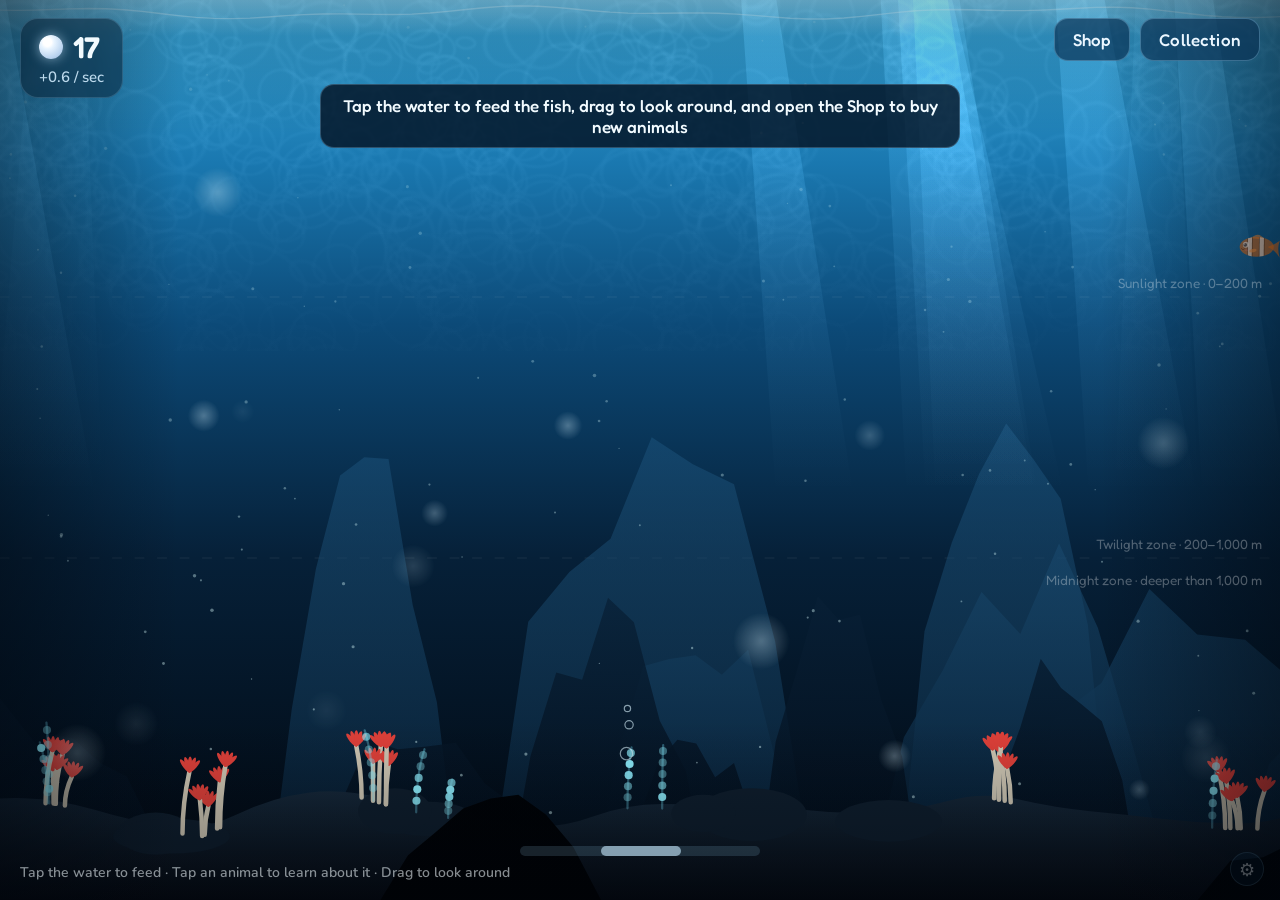
==== commit f3c08ab3: "Cel-shaded art for both worlds behind ?art=cel Every animal, decoration and piece of scenery in the " ====
--- a/deep-sea/index.html
+++ b/deep-sea/index.html
@@ -18,7 +18,9 @@
 </head>
 <body>
 <script src="../shared/helpers.js"></script>
+<script src="../shared/cel.js"></script>
 <script src="theme.js"></script>
+<script src="cel.js"></script>
 <script src="../shared/engine.js"></script>
 </body>
 </html>
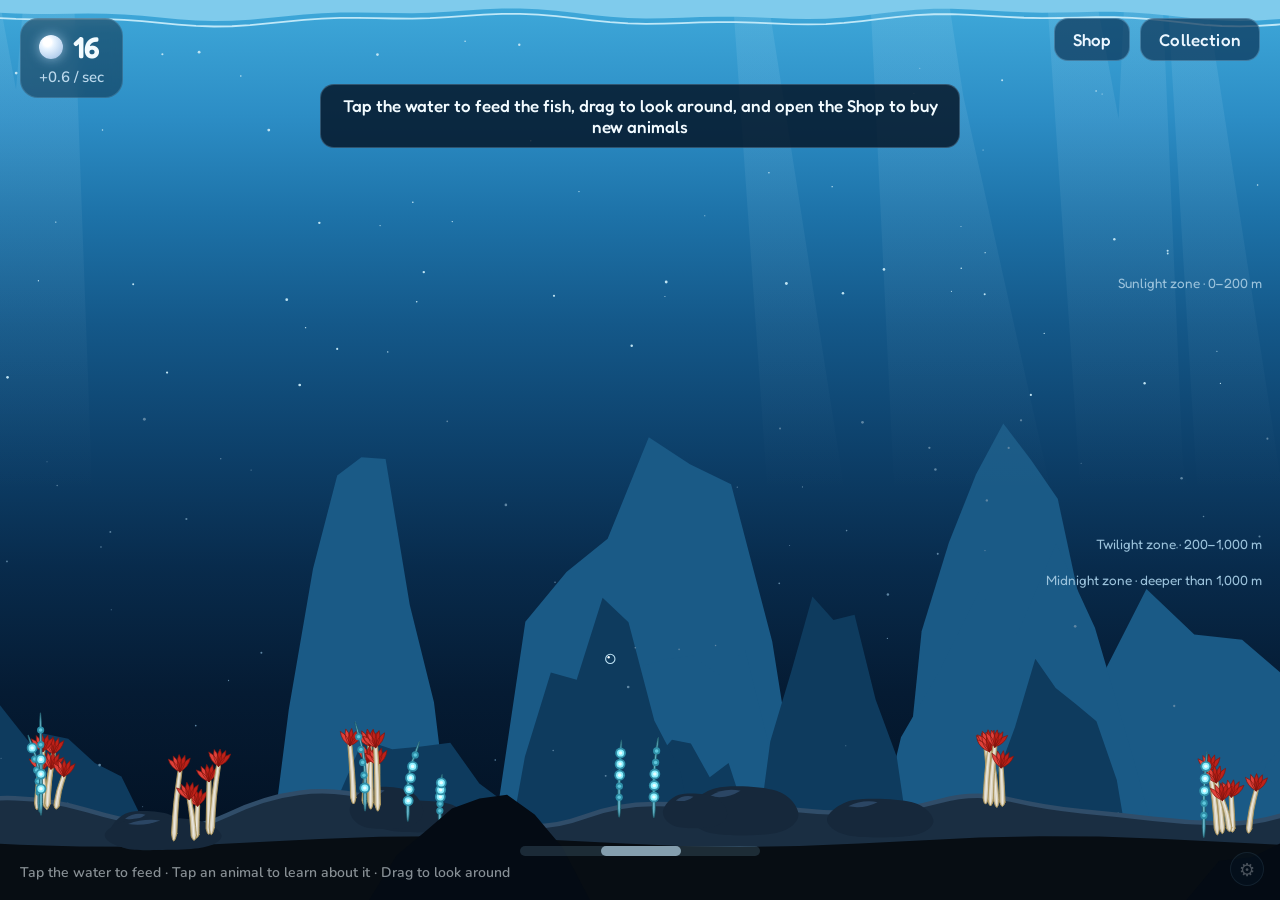
==== commit 04fcbeaf: "Trial: layered deep-sea scenery behind ?scene=new Rock tables, faceted boulders, sea fans and whip c" ====
--- a/deep-sea/index.html
+++ b/deep-sea/index.html
@@ -21,6 +21,7 @@
 <script src="../shared/cel.js"></script>
 <script src="theme.js"></script>
 <script src="cel.js"></script>
+<script src="reef.js"></script>
 <script src="../shared/engine.js"></script>
 </body>
 </html>
--- a/shared/engine.css
+++ b/shared/engine.css
@@ -4,8 +4,9 @@
   :root{--display:"Fredoka","Nunito","Segoe UI",sans-serif;--body:"Nunito","Segoe UI",sans-serif;
     --ink:#f2fbff;--ink-soft:#bcd9ec;--ink-faint:#8fb3cc;--gold:#ffd67a}
   html,body{margin:0;height:100%;overflow:hidden;background:var(--bg);color:var(--ink);
-    font-family:var(--body);user-select:none;-webkit-font-smoothing:antialiased}
-  canvas#c{display:block;width:100vw;height:100vh;touch-action:none}
+    font-family:var(--body);user-select:none;-webkit-user-select:none;-webkit-touch-callout:none;-webkit-font-smoothing:antialiased}
+  /* dvh = the height actually visible; on phones plain vh also counts the part hidden behind the browser bar */
+  canvas#c{display:block;width:100vw;height:100vh;height:100dvh;touch-action:none}
   .hidden{display:none!important}
   .ui{transition:opacity .8s}
   body.idle .ui{opacity:0;pointer-events:none}
@@ -25,7 +26,7 @@
   .tabs{display:flex;gap:6px;margin-bottom:10px}
   .tabs button{flex:1;padding:8px 6px;font-size:15px;background:rgba(var(--btn),.35)}
   .tabs button.on{background:rgba(var(--tab-on),.9)}
-  .shop{position:fixed;top:78px;right:20px;width:min(390px,calc(100vw - 40px));max-height:calc(100vh - 110px);overflow-y:auto;padding:14px}
+  .shop{position:fixed;top:78px;right:20px;width:min(390px,calc(100vw - 40px));max-height:calc(100vh - 110px);max-height:calc(100dvh - 110px);overflow-y:auto;padding:14px}
   .row{display:flex;align-items:center;gap:10px;padding:8px;border-radius:14px}
   .row+.row{margin-top:4px}
   .row:hover{background:rgba(var(--row-hover),.07)}
@@ -38,7 +39,7 @@
   .acts{display:flex;gap:8px;align-items:center}
   body.book-open .card,body.panel-open .toast{display:none}
   .book{position:fixed;left:50%;top:50%;transform:translate(-50%,-50%);width:min(880px,calc(100vw - 32px));
-    max-height:calc(100vh - 40px);overflow-y:auto;padding:18px;box-sizing:border-box}
+    max-height:calc(100vh - 40px);max-height:calc(100dvh - 40px);overflow-y:auto;padding:18px;box-sizing:border-box}
   .book header{display:flex;align-items:center;gap:12px;margin-bottom:12px}
   .book h2{margin:0;font-size:24px}
   .book header span{opacity:.7;flex:1}
@@ -74,6 +75,9 @@
   .parent{position:fixed;right:16px;bottom:14px}
   .gear{width:34px;height:34px;padding:0;font-size:18px;opacity:.3;border-radius:50%;background:rgba(var(--btn),.4);
     position:relative;overflow:hidden;touch-action:none}
+  /* phones: a bigger target, and holding it must never start selecting or copying text */
+  @media (pointer:coarse){.gear{width:46px;height:46px;font-size:22px}}
+  .gear,.gear *{-webkit-user-select:none;user-select:none;-webkit-touch-callout:none}
   .gear.holding{opacity:.9}
   .gear.holding::after{content:'';position:absolute;inset:0;background:rgba(var(--accent),.55);transform-origin:bottom;
     animation:fillup 2s linear forwards}
